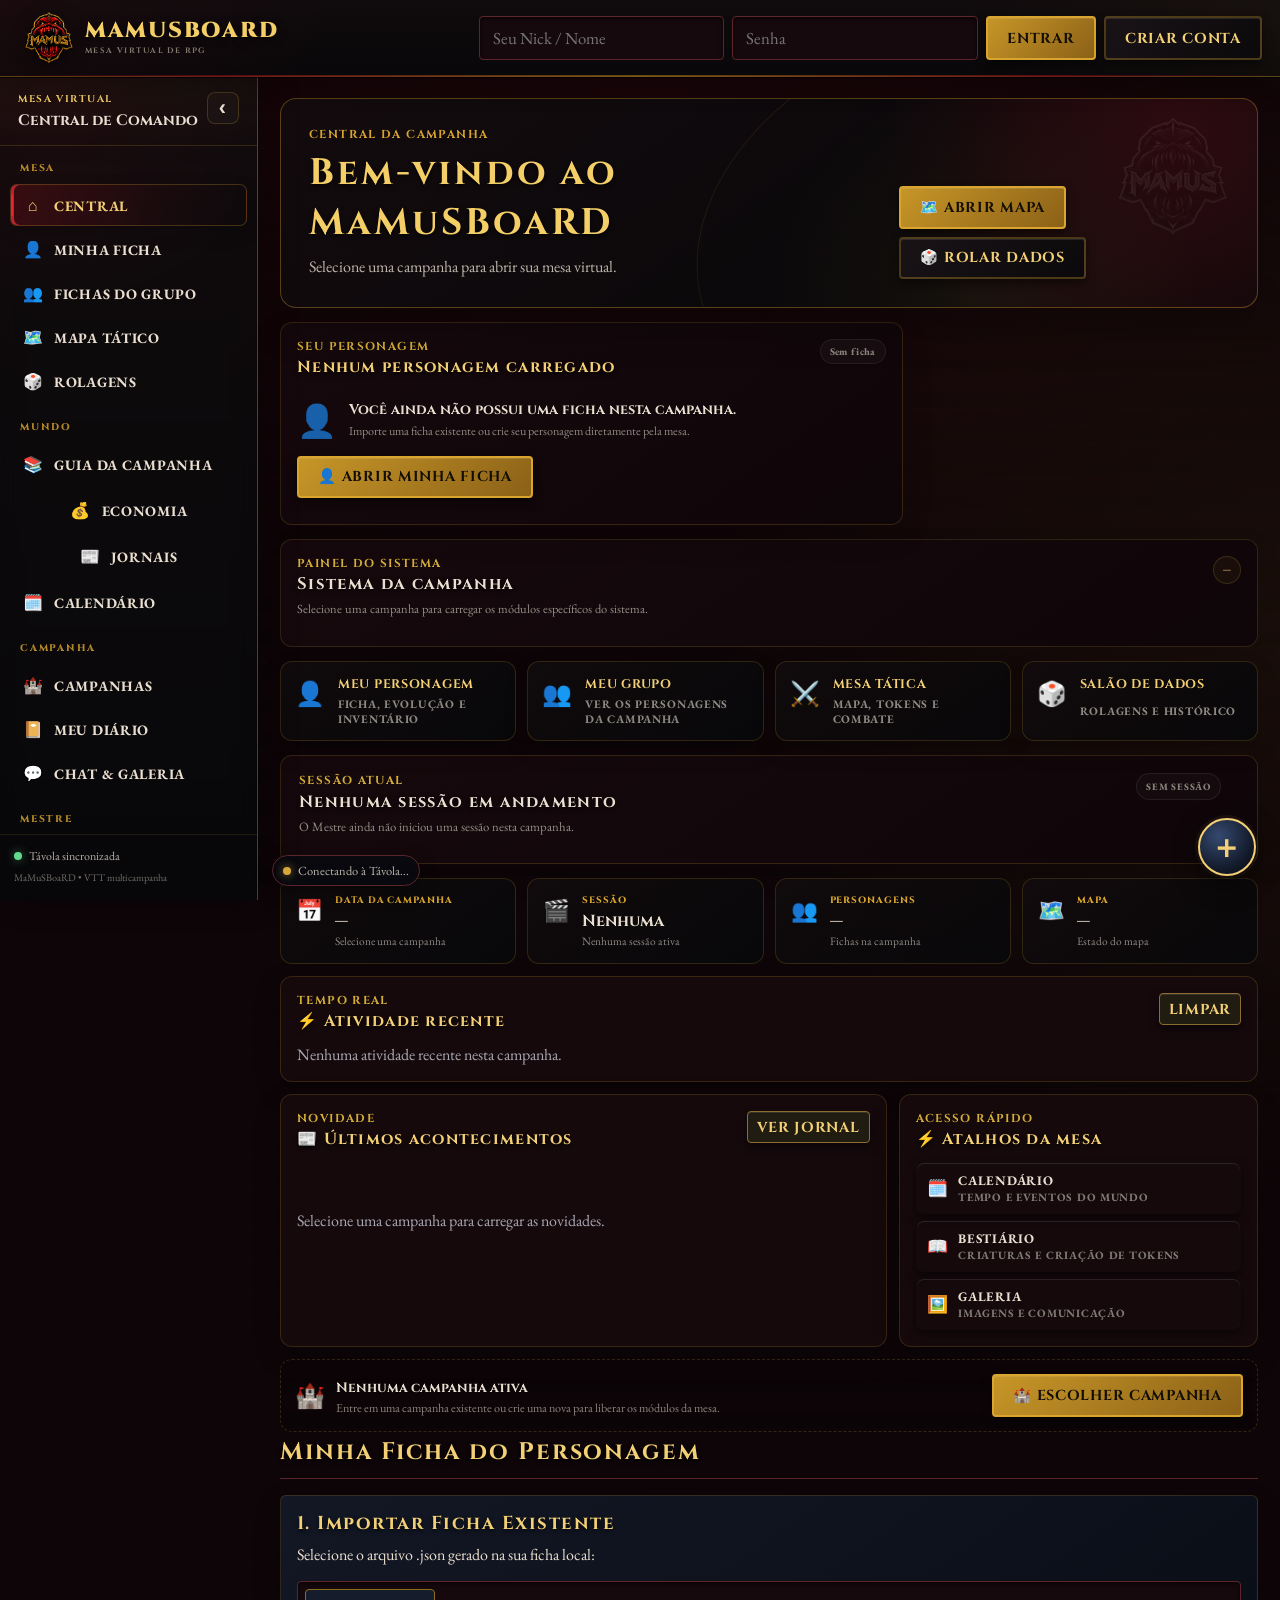
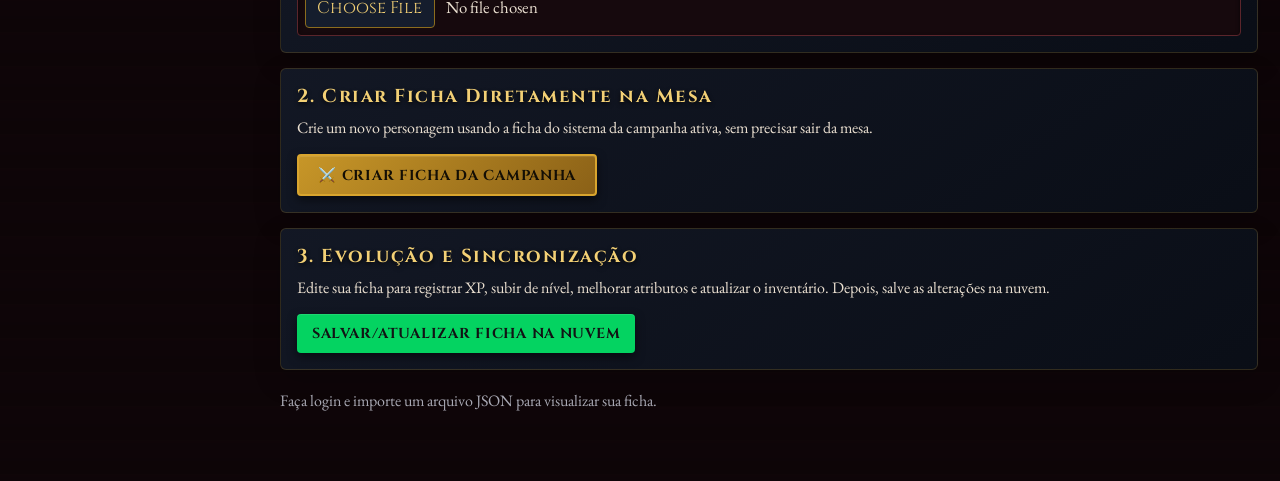
==== index.html @ 80d5f9ea "Add files via upload" ====
<!DOCTYPE html>
<html lang="pt-BR">
<head>
  <meta charset="UTF-8">
  <meta name="viewport" content="width=device-width, initial-scale=1.0, viewport-fit=cover">
  <meta name="theme-color" content="#12070a" id="meta-theme-color">
  <meta name="color-scheme" content="dark">
  <meta name="mobile-web-app-capable" content="yes">
  <meta name="apple-mobile-web-app-capable" content="yes">
  <meta name="apple-mobile-web-app-status-bar-style" content="black-translucent">
  <meta name="apple-mobile-web-app-title" content="MaMuSBoaRD">
  <link rel="manifest" href="manifest.json">
  <title>MaMuSBoaRD</title>
  <link rel="preconnect" href="https://fonts.googleapis.com">
  <link rel="preconnect" href="https://fonts.gstatic.com" crossorigin>
  <link href="https://fonts.googleapis.com/css2?family=Cinzel:wght@600;700;900&family=EB+Garamond:ital,wght@0,400;0,600;1,400&display=swap" rel="stylesheet">
  <link rel="stylesheet" href="style.css?v=fase2-frontend-v3">
  <link rel="icon" type="image/png" sizes="64x64" href="assets/favicon-64.png">
  <script src="https://cdn.jsdelivr.net/npm/@supabase/supabase-js@2"></script>
  <script src="js/core/supabase.js?v=marco4-supabase-v1"></script>
  <!-- MaMuS Core: estado e bootstrap de transição arquitetural -->
  <script src="js/core/state.js?v=marco1-core-v1"></script>
  <script src="js/core/bootstrap.js?v=marco1-core-v1"></script>
  <script src="js/realtime.js?v=marco2-realtime-v1"></script>
  <script src="js/auth/auth.js?v=marco4-auth-v1"></script>
  <script src="js/campaigns/campaigns.js?v=marco4-campaigns-v1"></script>
  <script src="js/systems/systems.js?v=marco5-systems-v1"></script>
</head>
<body>
  <!-- Cabeçalho global da aplicação -->
  <div id="topo-geral">
    <header class="topo-mesa">
      <div class="topo-marca">
        <button type="button" id="btn-menu-mobile" class="btn-menu-mobile" aria-label="Abrir menu de navegação" aria-expanded="false" aria-controls="sidebar-navegacao" onclick="alternarMenuNavegacao(event)">☰</button>
        <button type="button" class="logo-mamusboard" onclick="mudarAba('inicio')" aria-label="Ir para a Central da Campanha">
          <span class="logo-marca-imagem" aria-label="Logo MaMuS">
            <img class="logo-layer logo-layer-original" src="assets/mamus-logo.png" alt="Logo MaMuS">
            <span class="logo-layer logo-layer-base" aria-hidden="true"></span>
            <span class="logo-layer logo-layer-red" aria-hidden="true"></span>
            <span class="logo-layer logo-layer-gold" aria-hidden="true"></span>
          </span>
          <span class="logo-wordmark"><span class="logo-texto">MaMuSBoaRD</span><small>MESA VIRTUAL DE RPG</small></span>
        </button>
      </div>
      <div class="auth-container" aria-label="Autenticação">
        <div id="form-login" class="form-login">
          <input type="text" id="auth-nick" placeholder="Seu Nick / Nome">
          <input type="password" id="auth-senha" placeholder="Senha">
          <button onclick="fazerLogin()" class="btn-acao">Entrar</button>
          <button onclick="fazerCadastro()" class="btn-secundario">Criar Conta</button>
        </div>
        <div id="status-usuario" style="display: none; align-items: center; gap: 10px;">
          <span class="status-usuario-texto">🟢 <strong id="user-nick-display"></strong></span><span id="badge-master-global" class="badge-master-global" style="display:none;">👑 MASTER</span>
          <button onclick="fazerLogout()" class="btn-perigo btn-sair">Sair</button>
        </div>
      </div>
    </header>
  </div>

  <div id="overlay-menu-navegacao" class="overlay-menu-navegacao" aria-hidden="true" onclick="fecharMenuNavegacao()"></div>

  <div id="app-shell">
    <aside id="sidebar-navegacao" class="sidebar-navegacao" aria-label="Navegação principal">
      <div class="sidebar-cabecalho">
        <div class="sidebar-cabecalho-linha">
          <div class="sidebar-cabecalho-marca">
            <span class="sidebar-overline">MESA VIRTUAL</span>
            <strong>Central de Comando</strong>
          </div>
          <button type="button" id="btn-recolher-sidebar" class="btn-recolher-sidebar" aria-label="Recolher menu lateral" aria-expanded="true" title="Recolher menu lateral" onclick="alternarSidebarNavegacao(event)">‹</button>
        </div>
      </div>
      <nav class="abas-navegacao" aria-label="Módulos da mesa">
        <div class="nav-grupo" data-nav-group="mesa">
          <div class="nav-grupo-titulo">MESA</div>
          <button class="ativo nav-principal" data-nav-group-item="mesa" onclick="mudarAba('inicio', event)"><span>⌂</span><span>Central</span></button>
          <button data-nav-group-item="mesa" onclick="mudarAba('ficha', event)"><span>👤</span><span>Minha Ficha</span></button>
          <button data-nav-group-item="mesa" onclick="mudarAba('grupo', event)"><span>👥</span><span>Fichas do Grupo</span></button>
          <button data-nav-group-item="mesa" onclick="mudarAba('mapa', event)"><span>🗺️</span><span>Mapa Tático</span></button>
          <button data-nav-group-item="mesa" onclick="mudarAba('rolagens', event)"><span>🎲</span><span>Rolagens</span></button>
        </div>

        <div class="nav-grupo" data-nav-group="mundo">
          <div class="nav-grupo-titulo">MUNDO</div>
          <button id="btn-aba-bestiario" data-nav-group-item="mundo" onclick="mudarAba('bestiario', event)" style="display:none;"><span>📖</span><span>Bestiário</span></button>
          <button id="btn-aba-guias" class="aba-mundo" data-nav-group-item="mundo" onclick="mudarAba('guias', event)" aria-hidden="true"><span>📚</span><span>Guia da Campanha</span></button>
          <button id="btn-aba-noctavell" class="aba-mundo" data-nav-group-item="mundo" onclick="mudarAba('noctavell', event)" style="display:none;"><span>🕯️</span><span>Véu</span></button>
          <button id="btn-aba-economia" class="aba-mundo" data-nav-group-item="mundo" onclick="mudarAba('economia', event)" aria-label="Economia do Mundo"><span>💰</span><span>Economia</span></button>
          <button id="btn-aba-jornais" class="aba-mundo" data-nav-group-item="mundo" onclick="mudarAba('jornais', event)" aria-label="Jornais do Mundo"><span>📰</span><span>Jornais</span></button>
          <button id="btn-aba-calendario" class="aba-mundo" data-nav-group-item="mundo" onclick="mudarAba('calendario', event)" aria-label="Calendário das Brasas"><span>🗓️</span><span>Calendário</span></button>
        </div>

        <div class="nav-grupo" data-nav-group="campanha">
          <div class="nav-grupo-titulo">CAMPANHA</div>
          <button data-nav-group-item="campanha" onclick="mudarAba('campanhas', event)"><span>🏰</span><span>Campanhas</span></button>
          <button id="btn-aba-sessoes" data-nav-group-item="campanha" onclick="mudarAba('sessoes', event)" style="display:none;"><span>🎬</span><span>Sessões</span></button>
          <button id="btn-aba-diario" data-nav-group-item="campanha" onclick="mudarAba('diario', event)"><span>📔</span><span>Meu Diário</span></button>
          <button data-nav-group-item="campanha" onclick="mudarAba('galeria', event)"><span>💬</span><span>Chat & Galeria</span></button>
        </div>

        <div class="nav-grupo" data-nav-group="mestre">
          <div class="nav-grupo-titulo">MESTRE</div>
          <button id="btn-aba-sistemas" data-nav-group-item="mestre" onclick="mudarAba('sistemas', event)"><span>⚙️</span><span>Sistemas RPG</span></button>
        </div>
      </nav>
      <div class="sidebar-rodape">
        <div class="sidebar-status"><span class="sidebar-status-dot"></span><span>Távola sincronizada</span></div>
        <small>MaMuSBoaRD • VTT multicampanha</small>
      </div>
    </aside>

    <div id="conteudo-aplicacao">
      <div id="contexto-campanha" class="contexto-campanha" style="display:none;">
        <div class="contexto-campanha-identidade">
          <span class="contexto-campanha-rotulo">CAMPANHA ATIVA</span>
          <strong id="campanha-ativa-nome">Nenhuma campanha</strong>
        </div>
        <span class="contexto-campanha-sistema" id="campanha-ativa-sistema">Sistema: —</span>
        <span class="contexto-campanha-sistema" id="campanha-ativa-papel">Papel: —</span>
        <button type="button" class="btn-contexto-trocar" onclick="mudarAba('campanhas')">Trocar campanha</button>
      </div>

      <main>
        <section id="aba-inicio" class="painel ativo painel-central">
          <div class="central-hero">
            <div class="central-hero-texto">
              <span class="eyebrow-galeria">CENTRAL DA CAMPANHA</span>
              <h2 id="central-titulo">Bem-vindo ao MaMuSBoaRD</h2>
              <p id="central-subtitulo">Selecione uma campanha para abrir sua mesa virtual.</p>
            </div>
            <div class="central-hero-acoes">
              <button type="button" id="central-btn-mapa" class="btn-ficha-principal" onclick="mudarAba('mapa')">🗺️ Abrir Mapa</button>
              <button type="button" id="central-btn-rolagem" class="btn-secundario" onclick="mudarAba('rolagens')">🎲 Rolar Dados</button>
            </div>
          </div>

          <div class="central-dashboard-principal">
            <section class="central-personagem-card" id="central-personagem-card">
              <div class="central-card-titulo">
                <div><span class="eyebrow-galeria">SEU PERSONAGEM</span><h3 id="central-personagem-titulo">Nenhum personagem carregado</h3></div>
                <span id="central-ficha-status" class="central-save-status central-save-status-vazio">Sem ficha</span>
              </div>
              <div id="central-personagem-conteudo" class="central-personagem-conteudo">
                <div class="central-personagem-vazio">
                  <span>👤</span>
                  <div><strong>Você ainda não possui uma ficha nesta campanha.</strong><p>Importe uma ficha existente ou crie seu personagem diretamente pela mesa.</p></div>
                </div>
                <div class="central-personagem-acoes">
                  <button type="button" class="btn-ficha-principal" onclick="mudarAba('ficha')">👤 Abrir Minha Ficha</button>
                </div>
              </div>
            </section>

            <section class="central-mestre-card" id="central-mestre-card" style="display:none;">
              <div class="central-card-titulo">
                <div><span class="eyebrow-galeria">MESTRE</span><h3>👑 Painel da Mesa</h3></div>
              </div>
              <div class="central-mestre-resumo" id="central-mestre-resumo">
                <div><strong id="central-mestre-jogadores">—</strong><small>Personagens</small></div>
                <div><strong id="central-mestre-sessao">—</strong><small>Sessão atual</small></div>
                <div><strong id="central-mestre-mapa">—</strong><small>Mapa</small></div>
              </div>
              <div class="central-mestre-acoes">
                <button type="button" onclick="mudarAba('sessoes')">🎬 Sessões</button>
                <button type="button" onclick="mudarAba('mapa')">🗺️ Mapa</button>
                <button type="button" onclick="mudarAba('grupo')">👥 Grupo</button>
              </div>
            </section>
          </div>

          <section class="central-sistema-card" id="central-sistema-card">
            <div class="central-card-titulo central-sistema-titulo">
              <div><span class="eyebrow-galeria">PAINEL DO SISTEMA</span><h3 id="central-sistema-titulo">Sistema da campanha</h3></div>
              <span id="central-sistema-badge" class="central-system-badge">—</span>
            </div>
            <p id="central-sistema-descricao" class="central-sistema-descricao">Selecione uma campanha para carregar os módulos específicos do sistema.</p>
            <div id="central-sistema-widgets" class="central-sistema-widgets"></div>
          </section>

          <div class="central-acoes-rapidas">
            <button type="button" onclick="mudarAba('ficha')"><span>👤</span><strong>Meu personagem</strong><small>Ficha, evolução e inventário</small></button>
            <button type="button" onclick="mudarAba('grupo')"><span>👥</span><strong>Meu grupo</strong><small>Ver os personagens da campanha</small></button>
            <button type="button" onclick="mudarAba('mapa')"><span>⚔️</span><strong>Mesa tática</strong><small>Mapa, tokens e combate</small></button>
            <button type="button" onclick="mudarAba('rolagens')"><span>🎲</span><strong>Salão de dados</strong><small>Rolagens e histórico</small></button>
          </div>

          <section class="central-sessao-card" id="central-sessao-card">
            <div class="central-sessao-principal">
              <div class="central-card-titulo central-sessao-titulo">
                <div><span class="eyebrow-galeria">SESSÃO ATUAL</span><h3 id="central-sessao-titulo">Nenhuma sessão em andamento</h3></div>
                <span id="central-sessao-status" class="central-session-badge central-session-badge-vazia">SEM SESSÃO</span>
              </div>
              <p id="central-sessao-descricao" class="central-sessao-descricao">O Mestre ainda não iniciou uma sessão nesta campanha.</p>
              <div class="central-sessao-meta" id="central-sessao-meta"></div>
            </div>
            <div class="central-sessao-acoes" id="central-sessao-acoes"></div>
          </section>

          <div class="central-kpis">
            <article class="central-kpi"><span>📅</span><div><small>DATA DA CAMPANHA</small><strong id="central-kpi-data">—</strong><em id="central-kpi-data-detalhe">Selecione uma campanha</em></div></article>
            <article class="central-kpi"><span>🎬</span><div><small>SESSÃO</small><strong id="central-kpi-sessao">Nenhuma</strong><em id="central-kpi-sessao-detalhe">Nenhuma sessão ativa</em></div></article>
            <article class="central-kpi"><span>👥</span><div><small>PERSONAGENS</small><strong id="central-kpi-grupo">—</strong><em>Fichas na campanha</em></div></article>
            <article class="central-kpi"><span>🗺️</span><div><small>MAPA</small><strong id="central-kpi-mapa">—</strong><em id="central-kpi-mapa-detalhe">Estado do mapa</em></div></article>
          </div>

          <section class="central-painel-card central-atividade-card">
            <div class="central-card-titulo"><div><span class="eyebrow-galeria">TEMPO REAL</span><h3>⚡ Atividade recente</h3></div><button type="button" class="btn-pequeno" onclick="limparAtividadeCentral()">Limpar</button></div>
            <div id="central-atividade" class="central-atividade-lista"><p class="texto-vazio">Nenhuma atividade recente nesta campanha.</p></div>
          </section>

          <div class="central-grid-inferior">
            <section class="central-painel-card">
              <div class="central-card-titulo"><div><span class="eyebrow-galeria">NOVIDADE</span><h3>📰 Últimos acontecimentos</h3></div><button type="button" class="btn-pequeno" onclick="mudarAba('jornais')">Ver jornal</button></div>
              <div id="central-ultima-noticia" class="central-noticia"><p class="texto-vazio">Selecione uma campanha para carregar as novidades.</p></div>
            </section>
            <section class="central-painel-card">
              <div class="central-card-titulo"><div><span class="eyebrow-galeria">ACESSO RÁPIDO</span><h3>⚡ Atalhos da mesa</h3></div></div>
              <div class="central-lista-atalhos">
                <button type="button" onclick="mudarAba('calendario')"><span>🗓️</span><div><strong>Calendário</strong><small>Tempo e eventos do mundo</small></div></button>
                <button type="button" onclick="mudarAba('bestiario')"><span>📖</span><div><strong>Bestiário</strong><small>Criaturas e criação de tokens</small></div></button>
                <button type="button" onclick="mudarAba('galeria')"><span>🖼️</span><div><strong>Galeria</strong><small>Imagens e comunicação</small></div></button>
              </div>
            </section>
          </div>

          <div id="central-sem-campanha" class="central-sem-campanha">
            <div><span>🏰</span><div><strong>Nenhuma campanha ativa</strong><p>Entre em uma campanha existente ou crie uma nova para liberar os módulos da mesa.</p></div></div>
            <button type="button" class="btn-ficha-principal" onclick="mudarAba('campanhas')">🏰 Escolher campanha</button>
          </div>
        </section>


  <div id="acoes-rapidas" class="acoes-rapidas" aria-label="Ações rápidas">
    <button type="button" id="btn-acoes-rapidas" class="btn-acoes-rapidas" aria-expanded="false" aria-controls="menu-acoes-rapidas" aria-label="Abrir ações rápidas" onclick="alternarAcoesRapidas(event)">
      <span class="acoes-rapidas-icone">＋</span>
    </button>

    <div id="menu-acoes-rapidas" class="menu-acoes-rapidas" aria-hidden="true">
      <button type="button" class="acao-rapida acao-rolagem" onclick="acaoRapida('rolagem')">
        <span class="acao-icone">🎲</span><span><strong>Rolar</strong><small>Dados e expressões</small></span>
      </button>
      <button type="button" class="acao-rapida acao-ataque" onclick="acaoRapida('ataque')">
        <span class="acao-icone">⚔️</span><span><strong>Ação / Ataque</strong><small>Rolar uma ação rápida</small></span>
      </button>
      <button type="button" class="acao-rapida acao-vida" onclick="acaoRapida('vida')">
        <span class="acao-icone">❤️</span><span><strong>Alterar Vida</strong><small>Último token tocado</small></span>
      </button>
      <button type="button" class="acao-rapida acao-chat" onclick="acaoRapida('chat')">
        <span class="acao-icone">💬</span><span><strong>Chat & Galeria</strong><small>Ir para comunicação</small></span>
      </button>
      <button type="button" class="acao-rapida acao-nota" onclick="acaoRapida('nota')">
        <span class="acao-icone">📝</span><span><strong>Nota rápida</strong><small>Salvar uma anotação</small></span>
      </button>
      <button type="button" class="acao-rapida acao-mapa" onclick="acaoRapida('mapa')">
        <span class="acao-icone">🗺️</span><span><strong>Ir para o Mapa</strong><small>Abrir a mesa tática</small></span>
      </button>
    </div>
  </div>

    <section id="aba-guias" class="painel">
      <div class="cabecalho-campanhas">
        <div>
          <span class="eyebrow-galeria">📚 Biblioteca da Mesa</span>
          <h2 style="margin:4px 0 0;">Guia da Campanha</h2>
          <p id="guias-subtitulo" class="texto-vazio">Entre em uma campanha para carregar os materiais do sistema.</p>
        </div>
      </div>
      <div id="guias-lista" class="guias-lista"><div class="estado-galeria">Nenhum guia carregado.</div></div>
      <div id="guia-leitor" class="guia-leitor" style="display:none;">
        <div class="guia-leitor-barra">
          <button type="button" class="btn-secundario" onclick="fecharLeitorGuia()">← Voltar aos guias</button>
          <strong id="guia-leitor-titulo">Guia</strong>
          <a id="guia-abrir-original" class="btn-secundario guia-link-original" href="#" target="_blank" rel="noopener">Abrir</a>
        </div>
        <iframe id="guia-iframe" title="Leitor de guia do RPG" loading="lazy"></iframe>
      </div>
    </section>

    <section id="aba-campanhas" class="painel">
      <div class="cabecalho-campanhas">
        <div>
          <span class="eyebrow-galeria">🏰 Távola de Campanhas</span>
          <h2>Campanhas</h2>
          <p class="subtexto-galeria">Cada campanha possui seus próprios personagens, mapas, imagens e recursos. Nada é misturado entre mesas.</p>
        </div>
        <button id="btn-nova-campanha" class="btn-nova-campanha" style="display:none;" onclick="abrirNovaCampanha()">＋ Nova Campanha</button>
      </div>

      <div id="painel-nova-campanha" class="card-secao card-nova-campanha" style="display:none;">
        <h3 id="titulo-form-campanha">👑 Criar nova campanha</h3>
        <p id="texto-form-campanha">Escolha um nome para a nova mesa. Ela será criada separada da campanha atual.</p>
        <div class="form-nova-campanha">
          <input id="nova-campanha-nome" type="text" maxlength="80" placeholder="Ex.: A Queda de Avalon">
          <input id="nova-campanha-descricao" type="text" maxlength="180" placeholder="Descrição curta (opcional)">
          <label class="campo-formulario-campanha"><span>⚙️ Sistema RPG</span><select id="nova-campanha-sistema"><option value="">Carregando sistemas...</option></select></label>
          <button id="btn-salvar-campanha" type="button" onclick="criarNovaCampanha()" class="btn-ficha-principal">⚔️ Criar Campanha</button>
          <button type="button" onclick="fecharNovaCampanha()" class="btn-secundario">Cancelar</button>
        </div>
      </div>

      <div id="painel-pedidos-campanha" class="card-secao card-nova-campanha" style="display:none;">
        <h3>👑 Pedidos de entrada</h3>
        <p>Gerencie quem pediu acesso às suas campanhas.</p>
        <div id="lista-pedidos-campanha" class="lista-campanhas"><div class="estado-galeria">Nenhum pedido pendente.</div></div>
      </div>

      <div id="aviso-campanha-encerrada" class="aviso-campanha-encerrada" style="display:none;"></div>
      <div id="lista-campanhas" class="lista-campanhas">
        <div class="estado-galeria">Faça login para carregar campanhas.</div>
      </div>
    </section>

    <section id="aba-sistemas" class="painel">
      <div class="cabecalho-campanhas">
        <div>
          <span class="eyebrow-galeria">⚙️ Forja das Regras</span>
          <h2>Sistemas RPG</h2>
          <p class="subtexto-galeria">Crie sistemas reutilizáveis. O sistema define a estrutura da ficha; a campanha guarda os personagens.</p>
        </div>
        <button id="btn-novo-sistema" class="btn-nova-campanha" style="display:none;" onclick="abrirNovoSistema()">＋ Novo Sistema</button>
      </div>
      <div id="painel-novo-sistema" class="card-secao card-nova-campanha" style="display:none;">
        <h3 id="titulo-editor-sistema">👑 Criar novo sistema</h3>
        <p>Defina as regras e monte visualmente a ficha. A estrutura fica salva dentro do sistema e pode ser reutilizada por várias campanhas.</p>
        <input type="hidden" id="sistema-editando-id">
        <div class="form-sistema">
          <label><span>Nome do sistema</span><input id="novo-sistema-nome" type="text" maxlength="100" placeholder="Ex.: D&D 5e"></label>
          <label><span>Descrição</span><textarea id="novo-sistema-descricao" maxlength="500" rows="2" placeholder="Como funciona este sistema?"></textarea></label>
          <div class="builder-bloco builder-tema-bloco">
            <div class="builder-titulo"><strong>🎨 Identidade visual</strong><small>Defina as cores usadas pela ficha deste sistema.</small></div>
            <div class="builder-tema-grid">
              <label><span>Cor principal</span><input id="sistema-cor-primaria" type="color" value="#c5a059"></label>
              <label><span>Fundo</span><input id="sistema-cor-fundo" type="color" value="#080a0f"></label>
              <label><span>Painel</span><input id="sistema-cor-painel" type="color" value="#151821"></label>
            </div>
          </div>

          <div class="builder-etapa-nav">
            <button type="button" class="builder-etapa ativo" onclick="mudarEtapaBuilder(1)">1. Componentes</button>
            <button type="button" class="builder-etapa" onclick="mudarEtapaBuilder(2)">2. Layout da Ficha</button>
            <button type="button" class="builder-etapa" onclick="mudarEtapaBuilder(3)">3. Pré-visualização</button>
          </div>

          <div id="builder-etapa-1" class="builder-etapa-conteudo ativo">
            <div class="builder-bloco">
              <div class="builder-titulo"><strong>🎲 Dados disponíveis</strong><small>Selecione os dados usados pelo sistema.</small></div>
              <div id="builder-dados" class="builder-chips"></div>
            </div>
            <div class="builder-bloco">
              <div class="builder-titulo"><strong>🛡️ Atributos</strong><button type="button" class="btn-pequeno" onclick="adicionarCampoSistema('atributos')">＋ Adicionar</button></div>
              <div id="builder-atributos" class="builder-lista"></div>
            </div>
            <div class="builder-bloco">
              <div class="builder-titulo"><strong>❤️ Recursos</strong><button type="button" class="btn-pequeno" onclick="adicionarCampoSistema('recursos')">＋ Adicionar</button></div>
              <div id="builder-recursos" class="builder-lista"></div>
            </div>
            <div class="builder-bloco">
              <div class="builder-titulo"><strong>🎯 Perícias</strong><button type="button" class="btn-pequeno" onclick="adicionarCampoSistema('pericias')">＋ Adicionar</button></div>
              <div id="builder-pericias" class="builder-lista"></div>
            </div>
            <div class="builder-bloco">
              <div class="builder-titulo"><strong>📜 Campos livres da ficha</strong><button type="button" class="btn-pequeno" onclick="adicionarCampoSistema('campos')">＋ Adicionar</button></div>
              <div id="builder-campos" class="builder-lista"></div>
            </div>
          </div>

          <div id="builder-etapa-2" class="builder-etapa-conteudo">
            <div class="builder-bloco">
              <div class="builder-titulo"><strong>🧱 Seções da ficha</strong><button type="button" class="btn-pequeno" onclick="adicionarSecaoSistema()">＋ Nova seção</button></div>
              <p class="builder-ajuda">Crie a ordem visual da ficha. Cada seção pode receber componentes do sistema e uma largura de coluna.</p>
              <div id="builder-secoes" class="builder-secoes"></div>
            </div>
          </div>

          <div id="builder-etapa-3" class="builder-etapa-conteudo">
            <div class="builder-bloco">
              <div class="builder-titulo"><strong>👁️ Prévia em tempo real</strong><small>Esta é uma aproximação da ficha que os jogadores verão.</small></div>
              <div id="builder-preview" class="builder-preview"></div>
            </div>
          </div>

          <div class="builder-acoes">
            <button onclick="salvarSistema()" class="btn-ficha-principal">⚒️ Salvar Sistema</button>
            <button onclick="fecharNovoSistema()" class="btn-secundario">Cancelar</button>
          </div>
        </div>
      </div>
      <div id="lista-sistemas" class="lista-campanhas"><div class="estado-galeria">Faça login para carregar os sistemas.</div></div>
    </section>

    <section id="aba-noctavell" class="painel">
      <div class="cabecalho-campanhas">
        <div>
          <span class="eyebrow-galeria">🕯️ NOCTAVELL</span>
          <h2>Central do Véu</h2>
          <p class="subtexto-galeria">Quadro de trabalhos, batidas narrativas e ferramentas do submundo.</p>
        </div>
      </div>
      <div class="grid-campanhas">
        <div class="card-secao"><h3>🎲 Dado do Véu</h3><p>1d6 simbólico: Equilíbrio · Ruptura · Silêncio · Eco · Verdade · Olho do Véu.</p><button type="button" class="btn-ficha-principal" onclick="rolarDadoNoctavell()">Rolar 1d6</button><div id="noctavell-resultado-dado" style="margin-top:10px;font-size:1.1rem;"></div></div>
        <div class="card-secao"><h3>🕯️ Batidas da Cena</h3><div class="toolbar-noctavell"><button type="button" class="btn-secundario" onclick="batidaNoctavell('Preparação')">Preparação</button><button type="button" class="btn-secundario" onclick="batidaNoctavell('Confronto')">Confronto</button><button type="button" class="btn-secundario" onclick="batidaNoctavell('Clímax')">Clímax</button><button type="button" class="btn-secundario" onclick="batidaNoctavell('Desfecho')">Desfecho</button></div><p class="texto-vazio">Preparação → Confronto → Clímax → Desfecho. Detalhes sensoriais podem render Ponto de Imersão.</p></div>
        <div class="card-secao"><h3>📜 Quadro de Trabalhos</h3><div id="noctavell-trabalhos-lista"><p class="texto-vazio">Carregando trabalhos...</p></div><button type="button" class="btn-secundario" onclick="novoTrabalhoNoctavell()">＋ Novo trabalho</button></div>
        <div class="card-secao"><h3>⚖️ Consequências de Contratos</h3><p><b>Leve:</b> Marca do Véu / perda de influência.</p><p><b>Média:</b> maldição menor / dívida com Arcântria.</p><p><b>Grave:</b> caçado pela Corte de Cera ou entidade.</p><p><b>Total:</b> perda do Nome Verdadeiro ou alma selada.</p></div>
      </div>
    </section>

    <section id="aba-ficha" class="painel ativo">
      <h2>Minha Ficha do Personagem</h2>
      <div class="card-secao">
        <h3>1. Importar Ficha Existente</h3>
        <p>Selecione o arquivo .json gerado na sua ficha local:</p>
        <input type="file" id="arquivo-json" accept=".json" onchange="importarArquivoJSON(event)">
      </div>
      <div class="card-secao" style="margin-top: 15px;">
        <h3>2. Criar Ficha Diretamente na Mesa</h3>
        <p>Crie um novo personagem usando a ficha do sistema da campanha ativa, sem precisar sair da mesa.</p>
        <button onclick="abrirCriadorFicha()" class="btn-ficha-principal">⚔️ Criar Ficha da Campanha</button>
      </div>
      <div class="card-secao" style="margin-top: 15px;">
        <h3>3. Evolução e Sincronização</h3>
        <p>Edite sua ficha para registrar XP, subir de nível, melhorar atributos e atualizar o inventário. Depois, salve as alterações na nuvem.</p>
        <button onclick="salvarFichaNoSupabase()" style="background: #04d361; color: #121214; font-weight: bold; padding: 10px 15px; border: none; border-radius: 4px; cursor: pointer;">Salvar/Atualizar Ficha na Nuvem</button>
      </div>
      <div id="container-ficha-carregada" style="margin-top: 20px;">
        <p class="texto-vazio">Faça login e importe um arquivo JSON para visualizar sua ficha.</p>
      </div>
    </section>

    <section id="aba-grupo" class="painel">
      <h2>Fichas dos Cavaleiros da Távola</h2>
      <button onclick="carregarFichasDoGrupo()" style="background: #8257e5; color: #fff; border: none; padding: 8px 12px; border-radius: 4px; cursor: pointer; margin-bottom: 15px;">Atualizar Lista do Grupo</button>
      <div id="lista-fichas-grupo">
        <p style="color: #a8a8b3;">Carregando fichas...</p>
      </div>
    </section>

    <section id="aba-bestiario" class="painel">
      <div class="cabecalho-campanhas">
        <div>
          <span id="bestiario-eyebrow" class="eyebrow-galeria">📖 Bestiário</span>
          <h2 id="bestiario-titulo-aba">📖 Bestiário</h2>
          <p id="bestiario-subtexto-aba" class="subtexto-galeria">Consulte criaturas do sistema ativo, filtre por reino/nível e coloque monstros diretamente no mapa.</p>
        </div>
      </div>
      <div class="bestiario-filtros card-secao">
        <input id="bestiario-busca" type="search" placeholder="🔎 Buscar criatura..." autocomplete="off">
        <select id="bestiario-reino"><option value="">🌍 Todos os reinos</option></select>
        <select id="bestiario-nivel"><option value="">⭐ Todos os níveis</option></select>
        <select id="bestiario-papel"><option value="">🎭 Todos os papéis</option></select>
      </div>
      <div id="bestiario-status" class="estado-galeria">Carregando bestiário...</div>
      <div id="bestiario-lista" class="bestiario-grid"></div>
      <div id="bestiario-detalhe" class="modal-ficha-grupo" style="display:none;">
        <div class="modal-ficha-conteudo bestiario-modal-conteudo">
          <div class="modal-ficha-cabecalho"><h2 id="bestiario-detalhe-titulo">Criatura</h2><button type="button" class="btn-fechar-modal" onclick="fecharDetalheBestiario()">×</button></div>
          <div id="bestiario-detalhe-corpo" class="modal-ficha-grupo-body"></div>
        </div>
      </div>
    </section>


    <section id="aba-economia" class="painel">
      <div class="cabecalho-campanhas">
        <div>
          <span class="eyebrow-galeria">💰 Mercado Vivo</span>
          <h2>Economia do Mundo</h2>
          <p class="subtexto-galeria">Os preços, a oferta e a demanda pertencem à campanha. O Mestre pode transformar acontecimentos em mudanças econômicas reais.</p>
        </div>
        <div class="economia-acoes-mestre" id="economia-acoes-mestre" style="display:none;">
          <button class="btn-nova-campanha" type="button" onclick="abrirEditorMercado()">＋ Mercado</button>
          <button class="btn-nova-campanha" type="button" onclick="abrirEditorMercadoria()">＋ Mercadoria</button>
          <button class="btn-nova-campanha" type="button" onclick="abrirEditorEventoEconomico()">＋ Evento</button>
        </div>
      </div>

      <div id="economia-sem-campanha" class="estado-galeria">Selecione uma campanha para carregar a economia.</div>
      <div id="economia-painel-mestre" class="card-secao economia-mestre" style="display:none;">
        <div class="economia-mestre-cabecalho"><div><h3>👑 Painel do Mestre</h3><p>Altere mercados, mercadorias e choques econômicos sem misturar dados de outras campanhas.</p></div><button type="button" class="btn-secundario" onclick="recarregarEconomiaAtual()">↻ Atualizar</button></div>
        <div id="economia-formulario" class="economia-formulario" style="display:none;"></div>
      </div>
      <div id="economia-resumo" class="economia-grid"></div>
      <div class="economia-secao"><div class="economia-secao-titulo"><h3>🪙 Moedas do mundo</h3><span>Valores-base do Éter & Brasas</span></div><div id="lista-moedas-economia" class="economia-grid"></div></div>
      <div class="economia-secao">
        <div class="economia-secao-titulo"><h3>🏪 Mercados</h3><span id="economia-contagem-mercados"></span></div>
        <div id="lista-mercados-economia" class="economia-grid"></div>
      </div>
      <div class="economia-secao">
        <div class="economia-secao-titulo"><h3>📦 Mercadorias</h3><span id="economia-contagem-itens"></span></div>
        <div id="lista-itens-economia" class="economia-grid"></div>
      </div>
      <div class="economia-secao">
        <div class="economia-secao-titulo"><h3>🌪️ Eventos econômicos</h3><span>Histórico da campanha</span></div>
        <div id="lista-eventos-economia" class="lista-campanhas"></div>
      </div>
    </section>

    <section id="aba-jornais" class="painel">
      <div class="cabecalho-campanhas">
        <div>
          <span class="eyebrow-galeria">📰 Notícias do mundo</span>
          <h2>Jornais</h2>
          <p class="subtexto-galeria">O Mestre registra acontecimentos, rumores, guerras, crises e descobertas. Os jogadores acompanham apenas as notícias publicadas para a campanha.</p>
        </div>
        <button id="btn-novo-jornal" class="btn-nova-campanha" type="button" style="display:none;" onclick="abrirEditorJornal()">＋ Nova notícia</button>
      </div>
      <div id="jornais-sem-campanha" class="estado-galeria">Selecione uma campanha para ler o jornal.</div>
      <div id="painel-editor-jornal" class="card-secao jornal-editor" style="display:none;"></div>
      <div class="jornal-filtros card-secao">
        <input id="jornal-busca" type="search" placeholder="🔎 Buscar notícia..." autocomplete="off">
        <select id="jornal-categoria"><option value="">Todas as categorias</option><option>Política</option><option>Guerra</option><option>Economia</option><option>Monstros</option><option>Magia</option><option>Guildas</option><option>Reinos</option><option>Mundo</option><option>Urgente</option><option>Rumor</option></select>
        <select id="jornal-regiao"><option value="">Todas as regiões</option></select>
      </div>
      <div id="lista-jornais" class="jornal-grid"></div>
    </section>

    <section id="aba-calendario" class="painel">
      <div class="cabecalho-campanhas">
        <div>
          <span class="eyebrow-galeria">🗓️ Calendário das Brasas</span>
          <h2>Calendário de Éter & Brasas</h2>
          <p class="subtexto-galeria">365 dias por ano: 10 meses de 36 dias e 5 Dias Livres. O Dia do Eclipse ocorre a cada 4 anos.</p>
        </div>
      </div>
      <div id="calendario-sem-campanha" class="estado-galeria">Selecione uma campanha de Éter & Brasas para carregar o calendário.</div>
      <div id="calendario-painel" style="display:none;">
        <div class="calendario-cabecalho">
          <div class="calendario-data-atual">
            <span class="calendario-rotulo">DATA ATUAL DA CAMPANHA</span>
            <strong id="calendario-data-titulo">Ano 1 • Dia 1</strong>
            <span id="calendario-data-detalhe">Aurora • Brasal, dia 1</span>
          </div>
          <div class="calendario-controles-mestre" id="calendario-controles-mestre" style="display:none;">
            <button type="button" class="btn-secundario" onclick="alterarDiaCalendario(-1)">◀ Dia anterior</button>
            <button type="button" class="btn-acao" onclick="alterarDiaCalendario(1)">Dia seguinte ▶</button>
          </div>
        </div>
        <div class="calendario-resumo" id="calendario-resumo"></div>
        <div class="calendario-legenda" id="calendario-legenda"></div>
        <div class="calendario-ano-controles">
          <button type="button" class="btn-secundario" onclick="mudarAnoCalendario(-1)">◀ Ano anterior</button>
          <strong id="calendario-ano-titulo">Ano 1</strong>
          <button type="button" class="btn-secundario" onclick="mudarAnoCalendario(1)">Ano seguinte ▶</button>
        </div>
        <div id="calendario-ano" class="calendario-ano"></div>
        <div class="calendario-nota">📜 <strong>Regra oficial:</strong> 10 meses × 36 dias = 360 dias; os Dias Livres são Fornalha Nova (37), Semeadura (146), Veio do Gelo (219), Colheita & Brumas (292) e Brasas Altas (365). O Dia do Eclipse é um dia extra a cada 4 anos.</div>
      </div>
    </section>

    <section id="aba-mapa" class="painel">
      <div style="display: flex; justify-content: space-between; align-items: center; margin-bottom: 12px; flex-wrap: wrap; gap: 8px;">
        <h2 style="margin: 0;">Mapa Tático e Mini-VTT</h2>
        <button onclick="alternarModoImersivoMapa()" id="btn-modo-imersivo" style="background: #8257e5; color: #fff; border: none; padding: 6px 14px; border-radius: 4px; cursor: pointer; font-weight: bold; font-size: 0.85rem;">
          📐 Maximizar Mapa
        </button>
      </div>

      <!-- Painel retrátil usando a tag <details> -->
      <details id="painel-upload-mestre" style="display: none; background: #202024; padding: 10px 15px; border-radius: 6px; margin-bottom: 15px; border: 1px solid #c5a059;">
        <summary style="color: #c5a059; font-weight: bold; cursor: pointer; font-size: 0.95rem; user-select: none;">
          👑 Painel do Mestre: Enviar Novo Mapa (clique para recolher/expandir)
        </summary>
        <div style="margin-top: 12px; border-top: 1px solid #29292e; padding-top: 10px;">
          <input type="file" id="arquivo-mapa" accept="image/*" style="margin-bottom: 10px; display: block;">
          <button onclick="fazerUploadMapa()" style="background: #c5a059; color: #121214; font-weight: bold; border: none; padding: 6px 12px; border-radius: 4px; cursor: pointer;">Publicar Mapa para o Grupo</button>
        </div>
      </details>

      <div id="container-mapa">
        <p style="color: #a8a8b3;">Nenhum mapa carregado no momento.</p>
      </div>
    </section>

    <section id="aba-rolagens" class="painel">
      <h2>Salão de Rolagens de Dados</h2>
      <div style="background: #202024; padding: 15px; border-radius: 6px; margin-bottom: 15px;">
        <h3>Rolagem Rápida</h3>
        <div style="display: flex; gap: 10px; flex-wrap: wrap; margin-top: 10px;">
          <button type="button" class="btn-dado" data-lados="4">d4</button>
          <button type="button" class="btn-dado" data-lados="6">d6</button>
          <button type="button" class="btn-dado" data-lados="8">d8</button>
          <button type="button" class="btn-dado" data-lados="10">d10</button>
          <button type="button" class="btn-dado" data-lados="12">d12</button>
          <button type="button" class="btn-dado" data-lados="20">d20</button>
          <button type="button" class="btn-dado" data-lados="100">d100</button>
        </div>
      </div>
      <div style="background: #202024; padding: 15px; border-radius: 6px; margin-bottom: 15px;">
        <h3>Expressão Personalizada</h3>
        <div style="display: flex; gap: 10px; margin-top: 10px;">
          <input type="text" id="expressao-dado" placeholder="ex: 2d20+5" style="flex: 1; padding: 8px; background: #121214; border: 1px solid #29292e; color: #fff; border-radius: 4px;">
          <button onclick="rolarExpressaoPersonalizada()" style="background: #8257e5; color: #fff; border: none; padding: 8px 15px; border-radius: 4px; cursor: pointer;">Rolar</button>
        </div>
      </div>
      <div>
        <h3>Histórico de Rolagens</h3>
        <div id="historico-rolagens" style="margin-top: 10px; max-height: 250px; overflow-y: auto;">
          <p style="color: #a8a8b3;">Nenhuma rolagem realizada ainda.</p>
        </div>
      </div>
    </section>

    <section id="aba-diario" class="painel">
      <div class="cabecalho-campanhas">
        <div>
          <span class="eyebrow-galeria">📔 Diário da sessão</span>
          <h2>Meu Bloco de Notas</h2>
          <p class="subtexto-galeria">Anote descobertas, pistas, falas e momentos importantes. O conteúdo fica catalogado na sessão atual e pode receber imagens.</p>
        </div>
        <div id="status-diario-sessao" class="status-galeria">Sem sessão aberta</div>
      </div>
      <div id="diario-sem-sessao" class="card-secao" style="display:none;">
        <h3>🕯️ Nenhuma sessão está aberta</h3>
        <p>Quando o Mestre iniciar uma sessão, seu diário ficará vinculado automaticamente a ela.</p>
      </div>
      <div id="painel-diario-editor" class="card-secao" style="display:none;">
        <div class="diario-meta">
          <label>📌 Título<input id="diario-titulo" type="text" maxlength="120" placeholder="Ex.: Pistas sobre Avalon"></label>
          <span id="diario-sessao-label">Sessão —</span>
        </div>
        <label class="diario-editor-label">✍️ Anotações
          <textarea id="diario-conteudo" rows="16" maxlength="30000" placeholder="Escreva aqui o que seu personagem descobriu, sentiu ou precisa lembrar..."></textarea>
        </label>
        <div class="diario-imagens-area">
          <div class="diario-imagens-cabecalho"><strong>🖼️ Imagens do diário</strong><span>Você pode anexar mapas, pistas, retratos e referências.</span></div>
          <input id="diario-arquivos" type="file" accept="image/*" multiple>
          <div id="diario-imagens-preview" class="diario-imagens-grid"></div>
        </div>
        <div class="diario-acoes">
          <button type="button" class="btn-ficha-principal" onclick="salvarDiarioAtual()">💾 Salvar Diário</button>
          <span id="diario-ultima-salvacao">Ainda não salvo nesta sessão.</span>
        </div>
      </div>
      <div id="diario-historico-pessoal" class="card-secao" style="display:none;">
        <h3>📚 Meus registros anteriores</h3>
        <div id="lista-diario-historico"></div>
      </div>
    </section>

    <section id="aba-sessoes" class="painel">
      <div class="cabecalho-campanhas">
        <div>
          <span class="eyebrow-galeria">🎬 Controle da mesa</span>
          <h2>Sessões da Campanha</h2>
          <p class="subtexto-galeria">Cada sessão guarda as rolagens e os diários separadamente, criando um histórico completo da campanha.</p>
        </div>
        <div id="status-sessao-mestre" class="status-galeria">Nenhuma sessão aberta</div>
      </div>
      <div id="painel-controle-sessao" class="card-secao" style="display:none;"></div>
      <div id="painel-resumo-sessao" class="card-secao" style="display:none;"></div>
      <div class="card-secao">
        <h3>📜 Histórico de sessões</h3>
        <div id="lista-sessoes-campanha"><div class="estado-galeria">Selecione uma campanha para carregar as sessões.</div></div>
      </div>
      <div id="painel-detalhes-sessao" class="card-secao" style="display:none;"></div>
    </section>

    <section id="aba-galeria" class="painel">
      <div class="cabecalho-galeria">
        <div>
          <span class="eyebrow-galeria">📚 Biblioteca visual da campanha</span>
          <h2>Galeria e Recursos Visuais</h2>
          <p class="subtexto-galeria">Organize imagens por pastas e escolha o que fica visível para o grupo.</p>
        </div>
        <div id="status-galeria" class="status-galeria">Sincronizada</div>
      </div>

      <div id="painel-galeria-mestre" class="card-galeria-mestre" style="display:none;">
        <div class="titulo-painel-galeria">
          <div>
            <strong>👑 Biblioteca do Mestre</strong>
            <small>Envie e organize os recursos visuais da campanha.</small>
          </div>
        </div>
        <div class="form-galeria-mestre">
          <label class="campo-galeria">
            <span>Imagem</span>
            <input type="file" id="arquivo-imagem" accept="image/*">
          </label>
          <label class="campo-galeria">
            <span>Nome</span>
            <input type="text" id="nome-imagem" maxlength="120" placeholder="Ex.: Retrato de Arthur">
          </label>
          <label class="campo-galeria">
            <span>Pasta</span>
            <input type="text" id="pasta-imagem" maxlength="60" value="Geral" placeholder="Ex.: NPCs">
          </label>
          <label class="campo-galeria">
            <span>Visibilidade</span>
            <select id="visibilidade-imagem">
              <option value="publica">🌐 Visível para os jogadores</option>
              <option value="oculta">🔒 Oculta para os jogadores</option>
            </select>
          </label>
          <button onclick="fazerUploadImagem()" class="btn-publicar-galeria">📤 Adicionar à Biblioteca</button>
        </div>
      </div>

      <div class="barra-pastas-galeria">
        <div>
          <span class="rotulo-pastas">PASTAS</span>
          <div id="galeria-pastas" class="galeria-pastas">
            <button class="pasta-galeria ativa" onclick="filtrarGaleriaPasta('Todas', event)">📚 Todas</button>
          </div>
        </div>
        <button id="btn-atualizar-galeria" class="btn-atualizar-galeria" onclick="carregarGaleria(true)">↻ Atualizar</button>
      </div>

      <div id="galeria-grid" class="galeria-grid-profissional">
        <div class="estado-galeria">Carregando biblioteca...</div>
      </div>
    </section>
  </main>

  <div id="modal-imagem-mestre" class="modal-imagem-mestre" style="display:none;" role="dialog" aria-modal="true" aria-label="Imagem compartilhada pelo Mestre">
    <div class="imagem-mestre-backdrop" onclick="fecharImagemMestre()"></div>
    <div class="imagem-mestre-conteudo">
      <div class="imagem-mestre-cabecalho">
        <div>
          <span class="imagem-mestre-kicker">👑 O MESTRE MOSTROU</span>
          <h2 id="imagem-mestre-titulo">Imagem da campanha</h2>
          <span id="imagem-mestre-pasta" class="imagem-mestre-pasta">Geral</span>
        </div>
        <button type="button" onclick="fecharImagemMestre()" class="btn-fechar-imagem-mestre" aria-label="Fechar imagem">✕</button>
      </div>
      <div class="imagem-mestre-palco">
        <img id="imagem-mestre-preview" src="" alt="Imagem compartilhada pelo Mestre">
      </div>
    </div>
  </div>

  <div id="modal-ficha-grupo" style="display: none; position: fixed; top: 0; left: 0; width: 100vw; height: 100vh; background: rgba(0,0,0,0.8); z-index: 9998; justify-content: center; align-items: center; padding: 20px;">
    <div class="modal-ficha-grupo-conteudo">
      <div style="background: #1a1d26; padding: 12px 20px; display: flex; justify-content: space-between; align-items: center; border-bottom: 1px solid #c5a059;">
        <h2 id="modal-titulo-personagem" style="color: #f3d075; font-size: 1.2rem; margin: 0;">Ficha do Cavaleiro</h2>
        <button onclick="fecharModalFichaGrupo()" style="background: #ff5252; color: #fff; border: none; padding: 4px 10px; border-radius: 4px; cursor: pointer; font-weight: bold;">✕ Fechar</button>
      </div>
      <div id="modal-conteudo-ficha" class="modal-ficha-grupo-body"></div>
    </div>
  </div>

  <!-- Editor completo da ficha dentro da Mesa -->
  <div id="modal-criador-ficha" class="modal-ficha-completa" style="display:none;">
    <div class="modal-ficha-completa-conteudo">
      <div class="modal-ficha-cabecalho">
        <h2>⚔️ Criar Nova Ficha — MaMuSBoaRD</h2>
        <button onclick="fecharCriadorFicha()" class="btn-fechar-modal">✕ Fechar</button>
      </div>
      <iframe id="iframe-criador-ficha" title="Criador de Ficha MaMuSBoaRD" src="about:blank"></iframe>
    </div>
  </div>

  <!-- Navegação móvel da Fase 1.5 -->
  <nav id="mobile-bottom-nav" class="mobile-bottom-nav" aria-label="Navegação rápida móvel">
    <button type="button" class="mobile-nav-item" data-mobile-aba="inicio" onclick="navegarMobile('inicio')"><span>⌂</span><small>Central</small></button>
    <button type="button" class="mobile-nav-item" data-mobile-aba="mapa" onclick="navegarMobile('mapa')"><span>🗺️</span><small>Mapa</small></button>
    <button type="button" class="mobile-nav-item" data-mobile-aba="rolagens" onclick="navegarMobile('rolagens')"><span>🎲</span><small>Dados</small></button>
    <button type="button" class="mobile-nav-item" data-mobile-aba="ficha" onclick="navegarMobile('ficha')"><span>👤</span><small>Ficha</small></button>
    <button type="button" id="btn-mobile-mais" class="mobile-nav-item" aria-expanded="false" aria-controls="mobile-more-menu" onclick="alternarMenuMobileMais(event)"><span>⋯</span><small>Mais</small></button>
  </nav>
  <div id="mobile-more-menu" class="mobile-more-menu" aria-hidden="true">
    <div class="mobile-more-backdrop" onclick="fecharMenuMobileMais()"></div>
    <section class="mobile-more-sheet" role="dialog" aria-label="Mais módulos">
      <div class="mobile-more-handle"></div>
      <div class="mobile-more-cabecalho"><strong>Mais módulos</strong><button type="button" onclick="fecharMenuMobileMais()" aria-label="Fechar">✕</button></div>
      <div id="mobile-more-grid" class="mobile-more-grid"></div>
    </section>
  </div>

  <div id="toast-container"></div>

  <div id="status-conexao" class="status-conexao" aria-live="polite"><span class="status-ponto"></span><span id="status-conexao-texto">Conectando à Távola...</span></div>

  <script src="js/characters/characters.js?v=marco6-characters-v1"></script>
  <script src="app.js?v=marco5-systems-v1"></script>
  <script>if("serviceWorker" in navigator){window.addEventListener("load",()=>navigator.serviceWorker.register("./service-worker.js").catch(()=>{}));}</script>
</body>
</html>
---- style.css ----
:root {
  --cam-bg: #100609;
  --cam-panel: #16090d;
  --cam-panel-alt: #211016;
  --cam-gold: #d4af37;
  --cam-gold-light: #f3d075;
  --cam-gold-dark: #8c6d1e;
  --cam-border: #5b252b;
  --cam-text: #eadfd0;
  --cam-blue-royal: #35121b;
  --cam-primary: #c21f32;
  --cam-primary-rgb: 194,31,50;
  --cam-gold-rgb: 212,175,55;
}

* {
  box-sizing: border-box;
  margin: 0;
  padding: 0;
  font-family: 'EB Garamond', serif;
  scrollbar-width: thin;
  scrollbar-color: var(--cam-gold-dark) var(--cam-bg);
}

body {
  background-color: var(--cam-bg);
  background-image: 
    radial-gradient(circle at 50% 0%, rgba(27, 42, 74, 0.3) 0%, transparent 70%),
    radial-gradient(circle at 10% 90%, rgba(140, 109, 30, 0.08) 0%, transparent 40%);
  color: var(--cam-text);
  min-height: 100vh;
  display: flex;
  flex-direction: column;
}

/* Tipografia Épica */
h1, h2, h3, h4, .epic-title {
  font-family: 'Cinzel', serif;
  letter-spacing: 0.08em;
  color: var(--cam-gold-light);
  text-shadow: 0 2px 4px rgba(0,0,0,0.8);
}

/* Header e Navegação */
.topo-mesa {
  background: var(--cam-panel);
  border-bottom: 2px solid var(--cam-border);
  padding: 1rem 1.5rem;
  display: flex;
  justify-content: space-between;
  align-items: center;
  flex-wrap: wrap;
  gap: 1rem;
}

.auth-container {
  display: flex;
  align-items: center;
  gap: 10px;
}

.form-login {
  display: flex;
  gap: 8px;
  flex-wrap: wrap;
}

.abas-navegacao {
  display: flex;
  gap: 6px;
  background: var(--cam-panel-alt);
  padding: 8px 12px;
  border-bottom: 1px solid var(--cam-border);
  overflow-x: auto;
}

.abas-navegacao button {
  background: transparent;
  border: 1px solid transparent;
  color: var(--cam-text);
  padding: 6px 14px;
  font-size: 0.85rem;
  box-shadow: none;
}

/* Abas do Mundo — Economia e Jornais: sempre disponíveis na navegação. */
.abas-navegacao #btn-aba-economia,
.abas-navegacao #btn-aba-jornais {
  display: inline-flex !important;
  align-items: center;
  justify-content: center;
  flex: 0 0 auto;
  visibility: visible !important;
  opacity: 1 !important;
  pointer-events: auto !important;
}

.abas-navegacao button.ativo, .abas-navegacao button:hover {
  background: var(--cam-blue-royal);
  border-color: var(--cam-gold);
  color: var(--cam-gold-light);
}

main {
  padding: 1.2rem;
  flex: 1;
}

/* Scrollbars */
::-webkit-scrollbar {
  width: 8px;
  height: 8px;
}
::-webkit-scrollbar-track {
  background: var(--cam-bg);
  border-left: 1px solid var(--cam-border);
}
::-webkit-scrollbar-thumb {
  background: var(--cam-gold-dark);
  border-radius: 2px;
  border: 1px solid var(--cam-gold);
}
::-webkit-scrollbar-thumb:hover {
  background: var(--cam-gold);
}

/* Botões */
button {
  background: linear-gradient(135deg, #1b2a4a 0%, #0f172a 100%);
  color: var(--cam-gold-light);
  border: 2px solid var(--cam-gold);
  padding: 0.6rem 1.2rem;
  border-radius: 4px;
  cursor: pointer;
  font-family: 'Cinzel', serif;
  font-weight: 700;
  font-size: 0.9rem;
  letter-spacing: 0.05em;
  transition: all 0.25s ease;
  box-shadow: 0 4px 10px rgba(0,0,0,0.5), inset 0 1px 0 rgba(255,255,255,0.1);
  text-transform: uppercase;
}

button:hover {
  background: linear-gradient(135deg, #283e6b 0%, #1b2a4a 100%);
  border-color: #ffe082;
  color: #fff;
  box-shadow: 0 0 15px rgba(212, 175, 55, 0.4), inset 0 1px 3px rgba(255,255,255,0.2);
  transform: translateY(-2px);
}

button:active {
  transform: translateY(1px);
  box-shadow: 0 2px 5px rgba(0,0,0,0.6);
}

/* Inputs e Selects */
input, select, textarea {
  background: var(--cam-panel);
  border: 1px solid var(--cam-border);
  color: var(--cam-text);
  padding: 0.6rem 0.8rem;
  border-radius: 4px;
  font-size: 1.05rem;
  outline: none;
  transition: all 0.2s;
  box-shadow: inset 0 2px 4px rgba(0,0,0,0.6);
}

input:focus, select:focus, textarea:focus {
  border-color: var(--cam-gold);
  box-shadow: inset 0 2px 4px rgba(0,0,0,0.6), 0 0 8px rgba(212, 175, 55, 0.3);
}

/* Painéis de Conteúdo */
.painel {
  display: none;
}

.painel.ativo {
  display: block;
  animation: fadeIn 0.4s cubic-bezier(0.16, 1, 0.3, 1);
}

@keyframes fadeIn {
  from { opacity: 0; transform: translateY(6px); }
  to { opacity: 1; transform: translateY(0); }
}

/* Sistema de Alertas/Toasts */
#toast-container {
  position: fixed;
  bottom: 20px;
  right: 20px;
  z-index: 9999;
  display: flex;
  flex-direction: column;
  gap: 12px;
}

.toast {
  background: linear-gradient(135deg, #10141f 0%, #07090f 100%);
  color: var(--cam-gold-light);
  padding: 14px 20px;
  border-radius: 6px;
  border: 2px solid var(--cam-gold);
  box-shadow: 0 8px 24px rgba(0,0,0,0.8), 0 0 10px rgba(212, 175, 55, 0.2);
  font-size: 1rem;
  font-family: 'EB Garamond', serif;
  animation: slideInRight 0.3s cubic-bezier(0.175, 0.885, 0.32, 1.275);
  display: flex;
  align-items: center;
  gap: 12px;
}

@keyframes slideInRight {
  from { transform: translateX(100%); opacity: 0; }
  to { transform: translateX(0); opacity: 1; }
}

/* --- ESTILO VTT (MAPA TÁTICO E TOKENS) --- */
.vtt-wrapper {
  position: relative;
  width: 100%;
  background: #000;
  border: 2px solid var(--cam-gold);
  border-radius: 6px;
  overflow: hidden;
  display: flex;
  justify-content: center;
  align-items: center;
  box-shadow: inset 0 0 20px rgba(0,0,0,0.9);
}

.vtt-mapa-img {
  max-width: 100%;
  max-height: 100%;
  object-fit: contain;
  display: block;
  user-select: none;
  pointer-events: none;
}

.vtt-grid {
  position: absolute;
  top: 0; left: 0; width: 100%; height: 100%;
  background-image: 
    linear-gradient(to right, rgba(212, 175, 55, 0.25) 1px, transparent 1px),
    linear-gradient(to bottom, rgba(212, 175, 55, 0.25) 1px, transparent 1px);
  pointer-events: none;
  display: none;
}

.vtt-grid.ativo {
  display: block;
}

.vtt-token {
  position: absolute;
  border-radius: 50%;
  border: 2px solid var(--cam-gold);
  background: var(--cam-panel);
  color: var(--cam-gold-light);
  font-family: 'Cinzel', serif;
  font-size: 0.8rem;
  font-weight: bold;
  display: flex;
  justify-content: center;
  align-items: center;
  cursor: grab;
  box-shadow: 0 4px 10px rgba(0,0,0,0.8);
  user-select: none;
  z-index: 10;
  transition: box-shadow 0.2s, border-color 0.2s;
}

.vtt-token:active {
  cursor: grabbing;
  border-color: #fff;
  box-shadow: 0 0 15px var(--cam-gold);
}

.vtt-ping {
  position: absolute;
  width: 30px;
  height: 30px;
  border: 3px solid #00e676;
  border-radius: 50%;
  transform: translate(-50%, -50%);
  animation: pingAnim 1s ease-out forwards;
  pointer-events: none;
  z-index: 99;
}

@keyframes pingAnim {
  0% { transform: translate(-50%, -50%) scale(0.5); opacity: 1; }
  100% { transform: translate(-50%, -50%) scale(3); opacity: 0; }
}

/* Responsividade Mobile */
@media (max-width: 768px) {
  body {
    padding-bottom: 20px;
  }

  h1 { font-size: 1.3rem !important; }
  h2 { font-size: 1.1rem !important; }
  h3 { font-size: 1.0rem !important; }

  button {
    padding: 0.5rem 0.8rem;
    font-size: 0.85rem;
  }

  input, select, textarea {
    font-size: 16px !important;
  }
}


/* ==========================================================
   FICHAS COMPLETAS DENTRO DA MESA
   ========================================================== */
.card-secao {
  background: linear-gradient(135deg, rgba(16,20,31,.96), rgba(22,27,44,.92));
  border: 1px solid var(--cam-border);
  border-radius: 6px;
  padding: 1rem;
  box-shadow: 0 4px 15px rgba(0,0,0,.35);
}
.card-secao h3 { margin-bottom: .5rem; }
.card-secao p { margin-bottom: .8rem; line-height: 1.45; }
.btn-ficha-principal {
  background: linear-gradient(135deg, #8c6d1e, #d4af37) !important;
  color: #080a0f !important;
  border-color: #f3d075 !important;
}
.modal-ficha-completa, .modal-ficha-grupo {
  position: fixed; inset: 0; z-index: 10000;
  background: rgba(3,5,9,.9);
  display: flex; align-items: center; justify-content: center;
  padding: 10px;
}
.modal-ficha-completa-conteudo {
  width: min(1400px, 100%); height: min(96vh, 1100px);
  background: #080a0f; border: 2px solid var(--cam-gold);
  border-radius: 8px; overflow: hidden; display: flex; flex-direction: column;
  box-shadow: 0 0 40px rgba(0,0,0,.9);
}
.modal-ficha-cabecalho {
  min-height: 52px; padding: 8px 12px; background: var(--cam-panel);
  border-bottom: 1px solid var(--cam-border); display:flex;
  align-items:center; justify-content:space-between; gap:10px;
}
.modal-ficha-cabecalho h2 { margin:0; font-size:1rem; }
.btn-fechar-modal { padding:6px 10px; background:#5c2020 !important; }
#iframe-criador-ficha { width:100%; flex:1; border:0; background:#080a0f; }
.modal-ficha-grupo-conteudo {
  width:min(1200px, 100%); height:min(94vh, 1050px); background:#080a0f;
  border:2px solid var(--cam-gold); border-radius:8px; overflow:hidden;
  display:flex; flex-direction:column; box-shadow:0 0 40px rgba(0,0,0,.9);
}
.modal-ficha-grupo-body { flex:1; overflow:hidden; padding:0 !important; }
#modal-conteudo-ficha iframe { width:100%; height:100%; border:0; display:block; }
@media (max-width:768px) {
  main { padding:.7rem; }
  .modal-ficha-completa, .modal-ficha-grupo { padding:0; }
  .modal-ficha-completa-conteudo, .modal-ficha-grupo-conteudo {
    width:100%; height:100%; border-radius:0; border-left:0; border-right:0;
  }
  .modal-ficha-cabecalho { min-height:48px; }
  .modal-ficha-cabecalho h2 { font-size:.82rem; }
}


/* ==========================================================
   POLIMENTO — CRÔNICAS DE CAMELOT
   Camada visual adicional; preserva o comportamento do VTT.
   ========================================================== */
:root {
  --cam-gold-rgb: 212, 175, 55;
  --cam-success: #5fcf82;
  --cam-danger: #d45b5b;
  --cam-shadow: 0 14px 36px rgba(0,0,0,.45);
}

html { scroll-behavior: smooth; }
body {
  background-image:
    radial-gradient(circle at 50% -10%, rgba(39,59,99,.42), transparent 55%),
    radial-gradient(circle at 100% 100%, rgba(212,175,55,.07), transparent 35%),
    linear-gradient(rgba(255,255,255,.012) 1px, transparent 1px),
    linear-gradient(90deg, rgba(255,255,255,.009) 1px, transparent 1px);
  background-size: auto, auto, 34px 34px, 34px 34px;
}

body::before {
  content: "";
  position: fixed;
  inset: 0;
  pointer-events: none;
  z-index: -1;
  opacity: .16;
  background-image: radial-gradient(rgba(255,255,255,.22) .5px, transparent .5px);
  background-size: 5px 5px;
  mix-blend-mode: screen;
}

/* Cabeçalho + navegação permanecem juntos quando a página rola.
   Isso evita que a barra de abas cubra o título do conteúdo. */
#topo-geral {
  position: sticky;
  top: 0;
  z-index: 1000;
}

.topo-mesa {
  position: relative;
  z-index: 2;
  background: linear-gradient(180deg, rgba(16,20,31,.98), rgba(10,13,21,.97));
  box-shadow: 0 8px 24px rgba(0,0,0,.32);
}
.topo-mesa h1 {
  font-size: clamp(1.05rem, 2vw, 1.55rem);
  line-height: 1.15;
}
.topo-mesa h1::before { content: "⚔ "; color: var(--cam-gold); }

.abas-navegacao {
  position: relative;
  top: auto;
  z-index: 1;
  scrollbar-width: none;
  background: rgba(12,16,26,.96);
  backdrop-filter: blur(10px);
  box-shadow: 0 6px 18px rgba(0,0,0,.2);
}
.abas-navegacao::-webkit-scrollbar { display:none; }
.abas-navegacao button { white-space: nowrap; min-height: 40px; }
.abas-navegacao button.ativo { box-shadow: inset 0 -2px 0 var(--cam-gold), 0 0 12px rgba(var(--cam-gold-rgb),.08); }

main { width: min(1500px, 100%); margin: 0 auto; }
.painel > h2 {
  margin: .25rem 0 1rem;
  padding-bottom: .65rem;
  border-bottom: 1px solid var(--cam-border);
}
.card-secao, .painel > div[style*="background: #202024"] {
  box-shadow: var(--cam-shadow);
}
.card-secao:hover { border-color: rgba(var(--cam-gold-rgb),.55); }

button, input, select, textarea { -webkit-tap-highlight-color: transparent; }
button:focus-visible, input:focus-visible, select:focus-visible, textarea:focus-visible {
  outline: 2px solid var(--cam-gold-light);
  outline-offset: 2px;
}
button:disabled { opacity: .55; cursor: not-allowed; transform: none !important; }

.btn-secundario { background: linear-gradient(135deg,#202b42,#111827) !important; }
.btn-perigo { background: linear-gradient(135deg,#6d2929,#3b1717) !important; color:#fff !important; border-color:#b94a4a !important; }
.btn-sair { padding: 6px 10px !important; }

.status-conexao {
  position: fixed;
  left: 14px;
  bottom: 14px;
  z-index: 9997;
  display: inline-flex;
  align-items: center;
  gap: 7px;
  padding: 6px 10px;
  border: 1px solid var(--cam-border);
  border-radius: 999px;
  background: rgba(8,10,15,.88);
  color: #bdb7aa;
  font-size: .78rem;
  box-shadow: 0 6px 18px rgba(0,0,0,.35);
  backdrop-filter: blur(8px);
  transition: opacity .25s ease, transform .25s ease;
}
.status-ponto { width:8px; height:8px; border-radius:50%; background:#d6a83d; box-shadow:0 0 8px rgba(214,168,61,.7); }
.status-conexao.online .status-ponto { background:#5fcf82; box-shadow:0 0 8px rgba(95,207,130,.8); }
.status-conexao.offline .status-ponto { background:#d45b5b; box-shadow:0 0 8px rgba(212,91,91,.7); }

.toast {
  min-width: min(320px, calc(100vw - 28px));
  max-width: 440px;
  animation: toastIn .35s cubic-bezier(.2,.8,.2,1);
}
@keyframes toastIn { from { transform: translateY(8px) translateX(16px); opacity:0; } to { transform:none; opacity:1; } }

.vtt-wrapper { min-height: 280px; box-shadow: inset 0 0 30px rgba(0,0,0,.9), 0 12px 30px rgba(0,0,0,.35); }
.vtt-token { will-change: left, top; }
.vtt-ping { will-change: transform, opacity; }

#galeria-grid > div, #historico-rolagens > div { transition: transform .18s ease, border-color .18s ease, box-shadow .18s ease; }
#galeria-grid > div:hover, #historico-rolagens > div:hover { transform: translateY(-2px); border-color: var(--cam-gold) !important; box-shadow: 0 8px 20px rgba(0,0,0,.3); }
#galeria-grid img { background: #0b0d12; }

.texto-vazio { color:#a8a8b3; }

/* Inputs de arquivo ficam mais amigáveis no celular */
input[type="file"] { width: 100%; min-height: 44px; padding: .45rem; }
input[type="file"]::file-selector-button {
  margin-right: .7rem;
  padding: .45rem .7rem;
  border: 1px solid var(--cam-gold-dark);
  border-radius: 4px;
  background: #151d2d;
  color: var(--cam-gold-light);
  font-family: 'Cinzel', serif;
  cursor: pointer;
}

/* Área de toque confortável */
@media (pointer: coarse) {
  button { min-height: 44px; }
  .abas-navegacao button { min-height: 44px; }
  input, select, textarea { min-height: 44px; }
}

@media (max-width: 768px) {
  .topo-mesa { position: relative; padding: .8rem .75rem; }
  .auth-container, .form-login { width:100%; }
  .form-login { display:grid; grid-template-columns: 1fr 1fr; }
  .form-login input:first-child { grid-column: 1 / -1; }
  .form-login button { width:100%; }
  #status-usuario { width:100%; justify-content:space-between; flex-wrap:wrap; }
  .abas-navegacao { top:auto; padding:6px; }
  main { padding: .75rem; }
  .card-secao { padding: .9rem; }
  .status-conexao { left:50%; transform:translateX(-50%); bottom:8px; }
  #toast-container { left: 10px !important; right: 10px !important; top: 10px !important; align-items: stretch; }
  .toast { width:100%; min-width:0; max-width:none; }
}

@media (max-width: 480px) {
  .abas-navegacao { gap:4px; }
  .abas-navegacao button { padding: .5rem .7rem; font-size:.75rem; }
  .painel > h2 { font-size:1.05rem !important; }
}

@media (prefers-reduced-motion: reduce) {
  html { scroll-behavior: auto; }
  *, *::before, *::after { animation-duration: .01ms !important; animation-iteration-count: 1 !important; transition-duration: .01ms !important; }
}

/* ==========================================================
   TOQUE / MOBILE — garante que a interface continue clicável
   ========================================================== */
html, body {
  -webkit-tap-highlight-color: transparent;
}

button, input, select, textarea, a, label, summary {
  pointer-events: auto;
  touch-action: manipulation;
}

button {
  -webkit-user-select: none;
  user-select: none;
}

.abas-navegacao {
  touch-action: pan-x;
  -webkit-overflow-scrolling: touch;
}

/* O gesto de toque no mapa é tratado pelo próprio VTT.
   Fora dele, o navegador fica livre para rolar a página normalmente. */
.vtt-wrapper {
  touch-action: none;
}

.vtt-token {
  touch-action: none;
  -webkit-user-select: none;
  user-select: none;
}

@media (max-width: 768px) {
  button, .btn-acao, .btn-secundario, .btn-perigo, .btn-ficha-principal {
    touch-action: manipulation !important;
    pointer-events: auto !important;
  }

  .abas-navegacao button {
    flex: 0 0 auto;
  }
}

/* ==========================================================
   CORREÇÃO DEFINITIVA DE TOQUE — MOBILE
   Garante que nenhuma camada visual possa ficar acima dos
   controles da interface. O VTT continua tratando o toque
   apenas dentro do mapa.
   ========================================================== */
#topo-geral,
.topo-mesa,
.auth-container,
.form-login,
.abas-navegacao,
main,
.painel,
.card-secao,
button,
input,
select,
textarea,
a,
label,
summary {
  position: relative;
}

#topo-geral,
main {
  z-index: 1;
}

button,
input,
select,
textarea,
a,
label,
summary {
  z-index: 2;
  -webkit-tap-highlight-color: transparent;
}

/* Não deixar camadas auxiliares capturarem toques da página. */
body::before,
#toast-container,
.status-conexao {
  pointer-events: none !important;
}

/* O status é apenas visual; não pode bloquear controles atrás dele. */
.status-conexao {
  touch-action: none !important;
}

@media (max-width: 768px) {
  html,
  body {
    width: 100%;
    min-height: 100%;
    overflow-x: hidden;
    touch-action: pan-y;
  }

  #topo-geral,
  .topo-mesa,
  .auth-container,
  .form-login,
  .abas-navegacao,
  main {
    pointer-events: auto !important;
  }

  .form-login input,
  .form-login button,
  .abas-navegacao button {
    position: relative;
    z-index: 5;
    pointer-events: auto !important;
    touch-action: manipulation !important;
  }

  .form-login input {
    -webkit-user-select: text !important;
    user-select: text !important;
  }

  /* Scroll horizontal das abas continua funcionando, mas os botões recebem toque. */
  .abas-navegacao {
    pointer-events: auto !important;
    touch-action: pan-x;
  }
}

/* ==========================================================
   CENTRAL DE AÇÕES RÁPIDAS — QoL
   ========================================================== */
/* A Central de Ações Rápidas pertence à mesa, não à Central de Campanhas.
   Mantê-la fora da tela evita que o botão flutuante cubra 'Entrar nesta campanha'
   em telas pequenas. */
.acoes-rapidas { display: none; }

.acoes-rapidas {
  position: fixed;
  right: 24px;
  bottom: 24px;
  z-index: 9990;
  display: flex;
  flex-direction: column-reverse;
  align-items: flex-end;
  gap: 12px;
  pointer-events: none;
}

.btn-acoes-rapidas {
  pointer-events: auto;
  width: 58px;
  height: 58px;
  min-height: 58px !important;
  padding: 0 !important;
  border-radius: 50%;
  border: 2px solid var(--cam-gold-light);
  background: radial-gradient(circle at 35% 30%, #35496f, #111827 68%, #090c13);
  color: var(--cam-gold-light);
  box-shadow: 0 8px 24px rgba(0,0,0,.55), 0 0 0 3px rgba(197,160,89,.08);
  display: grid;
  place-items: center;
  font-family: 'Cinzel', serif;
  font-size: 2rem;
  line-height: 1;
  transition: transform .22s ease, box-shadow .22s ease, border-color .22s ease;
}

.btn-acoes-rapidas:hover {
  transform: translateY(-2px) scale(1.04);
  box-shadow: 0 12px 30px rgba(0,0,0,.62), 0 0 18px rgba(197,160,89,.18);
}

.acoes-rapidas.aberto .btn-acoes-rapidas {
  transform: rotate(45deg);
  border-color: var(--cam-gold);
}

.acoes-rapidas-icone {
  display: block;
  transition: transform .22s ease;
}

.menu-acoes-rapidas {
  display: flex;
  flex-direction: column;
  align-items: flex-end;
  gap: 8px;
  /* Quando fechado, NENHUM descendente pode receber cliques/toques.
     pointer-events:none no pai sozinho não basta porque filhos podem
     sobrescrever a propriedade com pointer-events:auto. */
  pointer-events: none !important;
  visibility: hidden;
  opacity: 0;
  transform: translateY(12px) scale(.96);
  transform-origin: bottom right;
  transition: opacity .18s ease, transform .18s ease;
}

.acoes-rapidas.aberto .menu-acoes-rapidas {
  pointer-events: auto !important;
  visibility: visible;
  opacity: 1;
  transform: none;
}

/* Estado fechado é também um estado de interação, não apenas visual. */
.acoes-rapidas:not(.aberto) .acao-rapida {
  pointer-events: none !important;
  visibility: hidden !important;
  user-select: none !important;
}

/* CORREÇÃO DEFINITIVA:
   Menu fechado não pode existir na árvore de hit-testing.
   pointer-events/visibility sozinhos podem falhar em combinações de
   transform, elementos sobrepostos e navegadores móveis. */
.acoes-rapidas:not(.aberto) #menu-acoes-rapidas {
  display: none !important;
  pointer-events: none !important;
  visibility: hidden !important;
  opacity: 0 !important;
  transform: none !important;
}

.acoes-rapidas.aberto #menu-acoes-rapidas {
  display: flex;
}

.acoes-rapidas.aberto .acao-rapida {
  pointer-events: auto !important;
  visibility: visible;
}

.acao-rapida {
  pointer-events: auto;
  min-height: 48px !important;
  width: min(270px, calc(100vw - 48px));
  padding: 7px 12px !important;
  border: 1px solid var(--cam-border);
  border-left: 3px solid var(--cam-gold);
  border-radius: 8px;
  background: linear-gradient(135deg, rgba(22,29,45,.98), rgba(10,14,23,.98));
  color: var(--cam-text);
  display: flex;
  align-items: center;
  gap: 10px;
  text-align: left;
  box-shadow: 0 7px 20px rgba(0,0,0,.45);
  font-family: 'EB Garamond', serif;
  transition: transform .16s ease, border-color .16s ease, background .16s ease;
}

.acao-rapida:hover {
  transform: translateX(-4px);
  border-color: var(--cam-gold);
  background: linear-gradient(135deg, rgba(31,43,68,.99), rgba(12,17,28,.99));
}

.acao-icone {
  width: 34px;
  min-width: 34px;
  height: 34px;
  display: grid;
  place-items: center;
  border-radius: 6px;
  background: rgba(197,160,89,.08);
  font-size: 1.15rem;
}

.acao-rapida span:last-child {
  display: flex;
  flex-direction: column;
  gap: 1px;
  line-height: 1.05;
}

.acao-rapida strong {
  color: var(--cam-gold-light);
  font-family: 'Cinzel', serif;
  font-size: .78rem;
  letter-spacing: .03em;
}

.acao-rapida small {
  color: #aaa79f;
  font-size: .78rem;
}

@media (max-width: 768px) {
  .acoes-rapidas {
    right: max(14px, env(safe-area-inset-right));
    bottom: max(14px, env(safe-area-inset-bottom));
  }

  .btn-acoes-rapidas {
    width: 56px;
    height: 56px;
    min-height: 56px !important;
  }

  .menu-acoes-rapidas {
    width: min(310px, calc(100vw - 28px));
    max-height: min(70vh, 520px);
    overflow-y: auto;
    padding: 4px;
    gap: 7px;
  }

  .acao-rapida {
    width: 100%;
    min-height: 54px !important;
    touch-action: manipulation !important;
  }
}

@media (prefers-reduced-motion: reduce) {
  .btn-acoes-rapidas,
  .acoes-rapidas-icone,
  .menu-acoes-rapidas,
  .acao-rapida {
    transition: none !important;
  }
}


/* ==========================================================
   POLIMENTO GLOBAL v1 — DESEMPENHO + LEGIBILIDADE + QOL
   ========================================================== */

/* Evita trabalho de layout desnecessário em blocos independentes. */
.card-secao,
#container-ficha-carregada,
#lista-fichas-grupo,
#historico-rolagens,
#galeria-grid {
  contain: layout style;
}

/* Galerias longas não precisam renderizar tudo de uma vez. */
#galeria-grid > div,
#historico-rolagens > div {
  content-visibility: auto;
  contain-intrinsic-size: 150px;
}

/* Área do mapa continua com o comportamento atual, mas evita repaints
   desnecessários no restante da página. */
.vtt-wrapper {
  contain: layout paint;
}

/* Hierarquia visual mais clara nas áreas de conteúdo. */
.card-secao {
  background: linear-gradient(145deg, rgba(19,24,37,.98), rgba(10,14,23,.98));
  border-color: rgba(197,160,89,.32);
}

.card-secao h3 {
  line-height: 1.25;
}

.card-secao p {
  line-height: 1.55;
}

/* Botões ficam mais previsíveis: animação apenas quando existe interação. */
@media (hover: hover) and (pointer: fine) {
  button:hover {
    transform: translateY(-1px);
  }
}

/* Em touch não usamos hover persistente nem efeitos caros. */
@media (pointer: coarse) {
  button:hover {
    transform: none;
    box-shadow: 0 4px 10px rgba(0,0,0,.5), inset 0 1px 0 rgba(255,255,255,.1);
  }

  .card-secao:hover {
    border-color: rgba(197,160,89,.32);
  }
}

/* Navegação mais confortável e estável em telas pequenas. */
@media (max-width: 768px) {
  main {
    padding-bottom: 5rem;
  }

  .topo-mesa h1 {
    letter-spacing: .045em;
  }

  .abas-navegacao {
    overscroll-behavior-x: contain;
  }

  .abas-navegacao button {
    flex: 0 0 auto;
  }
}

/* Reduz consumo visual quando o usuário prefere menos movimento. */
@media (prefers-reduced-motion: reduce) {
  .painel.ativo {
    animation: none !important;
  }
}

/* ==========================================================
   GALERIA v2 — BIBLIOTECA DE CAMPANHA + MOSTRAR PARA TODOS
   ========================================================== */
.cabecalho-galeria {
  display:flex;
  align-items:flex-end;
  justify-content:space-between;
  gap:18px;
  margin-bottom:16px;
}
.eyebrow-galeria,.rotulo-pastas,.imagem-mestre-kicker {
  display:block;
  font-family:'Cinzel',serif;
  font-size:.72rem;
  letter-spacing:.12em;
  color:var(--cam-gold);
  font-weight:700;
  text-transform:uppercase;
}
.subtexto-galeria { margin-top:5px; color:#a8a8b3; }
.status-galeria {
  padding:7px 11px;
  border:1px solid var(--cam-border);
  border-radius:999px;
  background:rgba(16,20,31,.8);
  color:#bfc4d1;
  white-space:nowrap;
  font-size:.82rem;
}
.card-galeria-mestre {
  margin-bottom:16px;
  padding:16px;
  border:1px solid rgba(212,175,55,.45);
  border-radius:8px;
  background:linear-gradient(145deg,rgba(28,28,31,.98),rgba(14,17,25,.98));
  box-shadow:0 8px 25px rgba(0,0,0,.2);
}
.titulo-painel-galeria { margin-bottom:13px; }
.titulo-painel-galeria strong { color:var(--cam-gold-light); font-family:'Cinzel',serif; }
.titulo-painel-galeria small { display:block; color:#a8a8b3; margin-top:3px; }
.form-galeria-mestre {
  display:grid;
  grid-template-columns:minmax(150px,1.2fr) minmax(140px,1fr) minmax(120px,.8fr) minmax(190px,1.2fr) auto;
  gap:10px;
  align-items:end;
}
.campo-galeria { display:flex; flex-direction:column; gap:5px; }
.campo-galeria span { color:#c9c1af; font-size:.8rem; font-family:'Cinzel',serif; }
.campo-galeria input,.campo-galeria select {
  width:100%; min-height:40px; padding:8px 10px; border-radius:5px;
  background:#0d1018; color:#eee; border:1px solid #3a3427;
}
.campo-galeria input:focus,.campo-galeria select:focus { border-color:var(--cam-gold); outline:none; box-shadow:0 0 0 2px rgba(212,175,55,.12); }
.btn-publicar-galeria { min-height:40px; white-space:nowrap; }
.btn-publicar-galeria:disabled { opacity:.6; cursor:wait; }
.barra-pastas-galeria {
  display:flex; justify-content:space-between; align-items:flex-end; gap:12px;
  margin:10px 0 12px; padding-bottom:9px; border-bottom:1px solid rgba(74,61,36,.7);
}
.galeria-pastas { display:flex; gap:7px; flex-wrap:wrap; margin-top:6px; }
.pasta-galeria {
  border:1px solid #3a3427; background:#10141f; color:#c9c1af;
  padding:6px 10px; border-radius:999px; font-family:'EB Garamond',serif; font-size:.88rem;
}
.pasta-galeria:hover,.pasta-galeria.ativa { border-color:var(--cam-gold); color:var(--cam-gold-light); background:#18213a; }
.btn-atualizar-galeria { padding:6px 11px; white-space:nowrap; }
.galeria-grid-profissional {
  display:grid; grid-template-columns:repeat(auto-fill,minmax(180px,1fr)); gap:12px;
}
.card-imagem-galeria {
  min-width:0; overflow:hidden; border:1px solid #302b22; border-radius:8px;
  background:#0e121b; transition:transform .16s ease,border-color .16s ease,box-shadow .16s ease;
}
.card-imagem-galeria:hover { transform:translateY(-2px); border-color:var(--cam-gold); box-shadow:0 10px 24px rgba(0,0,0,.3); }
.card-imagem-galeria.imagem-oculta { border-color:#493f2b; }
.thumb-galeria { height:145px; background:#07090f; position:relative; overflow:hidden; }
.thumb-galeria img { width:100%; height:100%; object-fit:cover; display:block; }
.info-imagem-galeria { padding:9px 10px 5px; }
.info-imagem-galeria strong { display:block; color:#eee; white-space:nowrap; overflow:hidden; text-overflow:ellipsis; }
.info-imagem-galeria span { display:block; margin-top:3px; color:#8f95a3; font-size:.76rem; }
.acoes-imagem-galeria { display:flex; gap:6px; padding:7px 9px 9px; }
.btn-mini-galeria { flex:1; padding:6px 7px; font-family:'EB Garamond',serif; font-size:.8rem; border-width:1px; }
.btn-mostrar-galeria { border-color:#9b7a22; color:#f3d075; }
.estado-galeria { grid-column:1/-1; padding:30px 15px; text-align:center; color:#8f95a3; border:1px dashed #3a3427; border-radius:8px; }

.modal-imagem-mestre {
  position:fixed; inset:0; z-index:10050; display:flex; align-items:center; justify-content:center;
  padding:20px; isolation:isolate;
}
.imagem-mestre-backdrop { position:absolute; inset:0; background:rgba(2,4,8,.91); backdrop-filter:blur(4px); }
.imagem-mestre-conteudo {
  position:relative; z-index:1; width:min(1100px,96vw); max-height:94vh;
  border:1px solid var(--cam-gold); border-radius:10px; overflow:hidden;
  background:linear-gradient(145deg,#10141f,#080b12); box-shadow:0 25px 80px rgba(0,0,0,.75);
  animation:imagemMestreEntrada .22s ease-out;
}
@keyframes imagemMestreEntrada { from{opacity:0;transform:scale(.97)} to{opacity:1;transform:scale(1)} }
.imagem-mestre-cabecalho { display:flex; justify-content:space-between; gap:15px; align-items:flex-start; padding:13px 16px; border-bottom:1px solid rgba(212,175,55,.35); }
.imagem-mestre-cabecalho h2 { margin:2px 0 2px; font-size:1.15rem; }
.imagem-mestre-pasta { color:#9ca3af; font-size:.8rem; }
.btn-fechar-imagem-mestre { border-color:#704044; background:#2b1518; color:#ffb5b5; padding:7px 10px; }
.imagem-mestre-palco { display:flex; justify-content:center; align-items:center; padding:16px; max-height:calc(94vh - 92px); overflow:auto; }
.imagem-mestre-palco img { display:block; max-width:100%; max-height:calc(94vh - 130px); width:auto; height:auto; object-fit:contain; border-radius:5px; }
body.imagem-mestre-aberta { overflow:hidden !important; }

@media (max-width:900px) {
  .form-galeria-mestre { grid-template-columns:repeat(2,minmax(0,1fr)); }
  .btn-publicar-galeria { width:100%; }
}
@media (max-width:600px) {
  .cabecalho-galeria { align-items:flex-start; flex-direction:column; }
  .form-galeria-mestre { grid-template-columns:1fr; }
  .barra-pastas-galeria { align-items:stretch; flex-direction:column; }
  .galeria-pastas { flex-wrap:nowrap; overflow-x:auto; padding-bottom:3px; }
  .pasta-galeria { flex:0 0 auto; }
  .galeria-grid-profissional { grid-template-columns:repeat(2,minmax(0,1fr)); gap:9px; }
  .thumb-galeria { height:120px; }
  .acoes-imagem-galeria { flex-direction:column; }
  .imagem-mestre-conteudo { width:100%; }
  .imagem-mestre-palco { padding:8px; }
  .imagem-mestre-palco img { max-height:calc(94vh - 110px); }
}
@media (prefers-reduced-motion:reduce) {
  .card-imagem-galeria,.imagem-mestre-conteudo { transition:none; animation:none; }
}

/* ==========================================
   MULTICAMPANHA — ETAPA 1
   ========================================== */
.contexto-campanha {
  display:flex;
  align-items:center;
  gap:10px;
  flex-wrap:wrap;
  padding:8px 14px;
  background:linear-gradient(90deg,rgba(197,160,89,.10),rgba(16,20,31,.92));
  border-top:1px solid rgba(197,160,89,.18);
  border-bottom:1px solid rgba(197,160,89,.28);
  color:#e8e0cf;
  font-size:.9rem;
}
.contexto-campanha-rotulo {
  color:#c5a059;
  font-family:'Cinzel',serif;
  font-size:.78rem;
  text-transform:uppercase;
  letter-spacing:.04em;
}
.contexto-campanha strong { color:#f3d075; }
.contexto-campanha-sistema { color:#9ca3af; }

.cabecalho-campanhas {
  display:flex;
  align-items:flex-start;
  justify-content:space-between;
  gap:18px;
  margin-bottom:18px;
}
.cabecalho-campanhas h2 { margin:4px 0 5px; }
.btn-nova-campanha {
  min-height:42px;
  padding:9px 14px;
  border:1px solid #c5a059;
  border-radius:6px;
  background:linear-gradient(145deg,#c5a059,#8d6d2f);
  color:#15120b;
  font-weight:800;
  cursor:pointer;
  white-space:nowrap;
}
.btn-nova-campanha:hover { filter:brightness(1.08); }
.card-nova-campanha { border-color:#c5a059; margin-bottom:18px; }
.form-nova-campanha {
  display:grid;
  grid-template-columns:1.1fr 1.4fr auto auto;
  gap:9px;
  align-items:center;
  margin-top:12px;
}
.form-nova-campanha input {
  width:100%; min-height:40px; box-sizing:border-box; padding:8px 10px;
  background:#0d1018; color:#eee; border:1px solid #3a3427; border-radius:5px;
}
.form-nova-campanha input:focus { outline:none; border-color:#c5a059; box-shadow:0 0 0 2px rgba(197,160,89,.12); }
.lista-campanhas { display:grid; grid-template-columns:repeat(auto-fit,minmax(280px,1fr)); gap:12px; }
.card-campanha {
  display:flex; flex-direction:column; justify-content:space-between; gap:14px;
  min-width:0; padding:16px; border:1px solid #302b22; border-radius:9px;
  background:linear-gradient(145deg,#151923,#0d1018);
  box-shadow:0 8px 20px rgba(0,0,0,.18);
}
.card-campanha.ativa { border-color:#c5a059; box-shadow:0 10px 28px rgba(0,0,0,.28), inset 0 0 0 1px rgba(197,160,89,.10); }
.card-campanha-conteudo { display:flex; gap:12px; align-items:flex-start; }
.card-campanha-icone { font-size:2rem; line-height:1; filter:drop-shadow(0 3px 5px rgba(0,0,0,.35)); }
.card-campanha h3 { margin:0 0 5px; color:#f3d075; font-family:'Cinzel',serif; font-size:1.05rem; }
.card-campanha p { margin:0 0 8px; color:#a8a8b3; line-height:1.4; }
.card-campanha-meta { color:#8f95a3; font-size:.78rem; }
.btn-selecionar-campanha {
  width:100%; min-height:39px; padding:8px 10px; border-radius:5px;
  border:1px solid #3a3427; background:#202024; color:#eee; cursor:pointer; font-weight:700;
}
.card-campanha.ativa .btn-selecionar-campanha { border-color:#8d6d2f; color:#f3d075; background:#211c12; }
.btn-selecionar-campanha:hover { border-color:#c5a059; }

@media (max-width:800px) {
  .cabecalho-campanhas { flex-direction:column; }
  .btn-nova-campanha { width:100%; }
  .form-nova-campanha { grid-template-columns:1fr; }
}
@media (max-width:600px) {
  .contexto-campanha { padding:7px 10px; gap:7px; font-size:.82rem; }
  .contexto-campanha-rotulo { font-size:.7rem; }
  .lista-campanhas { grid-template-columns:1fr; }
}

/* ===== FORJA DE SISTEMAS RPG ===== */
.form-sistema { display:grid; gap:14px; }
.form-sistema > label { display:grid; gap:6px; color:#e6ca88; font-family:'Cinzel',serif; font-size:.82rem; }
.form-sistema input, .form-sistema textarea { width:100%; box-sizing:border-box; background:#0d1018; color:#eee; border:1px solid #3a3427; border-radius:5px; padding:9px 10px; font-family:'EB Garamond',serif; font-size:1rem; }
.form-sistema input:focus, .form-sistema textarea:focus { outline:none; border-color:#c5a059; box-shadow:0 0 0 2px rgba(197,160,89,.12); }
.builder-bloco { border:1px solid #332d23; border-radius:8px; padding:12px; background:linear-gradient(145deg,#121620,#0d1017); }
.builder-titulo { display:flex; justify-content:space-between; align-items:center; gap:10px; margin-bottom:10px; color:#f3d075; font-family:'Cinzel',serif; }
.builder-titulo small { margin-left:auto; color:#8f95a3; font-family:'EB Garamond',serif; font-weight:400; }
.builder-chips { display:flex; flex-wrap:wrap; gap:7px; }
.builder-chip { border:1px solid #4a3d24; background:#17150f; color:#d9c79c; border-radius:999px; padding:7px 11px; cursor:pointer; font-weight:700; }
.builder-chip.ativo { background:#c5a059; color:#15120b; border-color:#f3d075; }
.builder-lista { display:grid; gap:7px; }
.builder-linha { display:grid; grid-template-columns:1.3fr .7fr auto; gap:7px; align-items:center; }
.builder-linha.campo-livre { grid-template-columns:1fr .8fr auto; }
.builder-linha input, .builder-linha select { min-width:0; width:100%; box-sizing:border-box; background:#0b0d12; color:#eee; border:1px solid #3a3427; border-radius:5px; padding:7px 8px; }
.btn-pequeno { min-height:32px; min-width:auto; padding:5px 9px; background:#211c12; color:#f3d075; border:1px solid #8d6d2f; border-radius:4px; cursor:pointer; }
.btn-remover-campo { min-height:32px; min-width:36px; padding:5px 8px; background:#2a1515; color:#ff9b9b; border:1px solid #713b3b; border-radius:4px; cursor:pointer; }
.builder-acoes { display:flex; gap:9px; flex-wrap:wrap; }
.card-sistema { display:flex; flex-direction:column; gap:12px; padding:16px; border:1px solid #302b22; border-radius:9px; background:linear-gradient(145deg,#151923,#0d1018); }
.card-sistema.legado { border-color:#8d6d2f; }
.card-sistema-topo { display:flex; justify-content:space-between; gap:15px; align-items:flex-start; }
.card-sistema h3 { margin:0 0 4px; color:#f3d075; font-family:'Cinzel',serif; }
.card-sistema p { margin:0; color:#a8a8b3; line-height:1.4; }
.card-sistema-meta { color:#8f95a3; font-size:.8rem; margin-top:7px; }
.card-sistema-acoes { display:flex; flex-wrap:wrap; gap:7px; }
.btn-sistema-acao { min-height:37px; padding:7px 10px; border:1px solid #3a3427; border-radius:5px; background:#202024; color:#eee; cursor:pointer; font-weight:700; }
.btn-sistema-acao:hover { border-color:#c5a059; color:#f3d075; }
.badge-legado { display:inline-flex; align-items:center; padding:4px 7px; border-radius:999px; background:#211c12; border:1px solid #8d6d2f; color:#f3d075; font-size:.72rem; font-weight:800; }
@media(max-width:700px){ .builder-titulo { align-items:flex-start; flex-wrap:wrap; } .builder-titulo small { width:100%; margin-left:0; } .builder-linha, .builder-linha.campo-livre { grid-template-columns:1fr; } .btn-remover-campo { width:100%; } }

/* =========================================================
   CONSTRUTOR VISUAL DE SISTEMAS — ETAPA 3
   ========================================================= */
.builder-etapa-nav{display:flex;gap:8px;flex-wrap:wrap;margin:18px 0 14px;padding-bottom:10px;border-bottom:1px solid rgba(197,160,89,.28)}
.builder-etapa{flex:1 1 160px!important;min-width:140px!important;background:#12151c!important;color:#cbbd9e!important;border:1px solid #4a3d24!important;padding:10px 12px!important;border-radius:5px!important}
.builder-etapa.ativo{background:linear-gradient(135deg,#5d451b,#241a0d)!important;color:#f3d075!important;border-color:#c5a059!important;box-shadow:0 0 12px rgba(197,160,89,.16)!important}
.builder-etapa-conteudo{display:none}.builder-etapa-conteudo.ativo{display:block}
.builder-ajuda{color:#aaa08d;font-size:.9rem;margin:0 0 12px}
.builder-item-avancado{border:1px solid #3e3525;border-radius:6px;background:rgba(5,7,10,.35);padding:8px;margin-bottom:8px}
.builder-item-avancado .builder-linha{margin-bottom:7px}
.builder-opcoes{display:flex;align-items:center;gap:12px;flex-wrap:wrap;color:#bcb29d;font-size:.82rem}
.builder-opcoes select{width:auto;min-width:70px;padding:5px 7px}
.builder-check{display:flex;align-items:center;gap:5px;white-space:nowrap}.builder-check input{width:auto!important}
.builder-movimento{display:flex;gap:4px;margin-left:auto}.builder-movimento button{min-width:34px!important;width:34px;padding:5px!important;flex:0 0 34px!important}.builder-movimento button:disabled{opacity:.3;cursor:not-allowed}
.builder-secoes{display:grid;gap:12px}
.builder-secao-card{border:1px solid #514329;border-radius:7px;padding:12px;background:rgba(9,11,16,.55)}
.builder-secao-cabecalho{display:flex;align-items:center;gap:10px;border-bottom:1px solid #3e3525;padding-bottom:9px;margin-bottom:9px}
.builder-secao-titulo{display:flex;gap:7px;align-items:center;flex:1}.builder-secao-titulo input{min-width:0}.builder-secao-titulo .builder-icone{width:58px;text-align:center}
.builder-secao-opcoes{display:flex;align-items:center;gap:8px;color:#bcb29d;font-size:.85rem;margin-bottom:10px}.builder-secao-opcoes select{width:auto}
.builder-catalogo-campos{display:grid;grid-template-columns:repeat(auto-fit,minmax(180px,1fr));gap:7px}
.builder-campo-toggle{display:grid;grid-template-columns:auto 1fr;grid-template-rows:auto auto;gap:0 7px;padding:8px;border:1px solid #3c3426;border-radius:5px;background:#0b0d12;cursor:pointer}.builder-campo-toggle input{grid-row:1/3;width:auto}.builder-campo-toggle span{color:#e2d9c5}.builder-campo-toggle small{color:#9b8d72;font-size:.72rem}
.builder-preview{border:1px solid #4a3d24;border-radius:7px;padding:12px;background:#090b10;min-height:300px}.preview-ficha{max-width:900px;margin:auto;border:1px solid #6b5730;background:#151821;padding:14px;border-radius:6px}.preview-cabecalho{text-align:center;border-bottom:1px solid #6b5730;margin-bottom:12px;padding-bottom:8px}.preview-cabecalho h3{font-family:Cinzel;color:#f3d075;margin:0}.preview-cabecalho p{margin:3px 0;color:#b9aa88}.preview-secao{border:1px solid #3f3626;border-radius:5px;padding:10px;margin-bottom:10px;background:#0d1018}.preview-secao h4{font-family:Cinzel;color:#e6ca88;margin:0 0 9px;border-bottom:1px solid #332d22;padding-bottom:5px}.preview-grid{display:grid;grid-template-columns:repeat(var(--cols,2),minmax(0,1fr));gap:8px}.preview-campo{min-width:0}.preview-campo label,.preview-grid>div>label{display:block;font-size:.78rem;color:#cbbd9e;margin-bottom:3px}.preview-campo input,.preview-campo textarea,.preview-grid input{width:100%;box-sizing:border-box;background:#080a0f;border:1px solid #3d3425;color:#eee;border-radius:4px;padding:6px}.preview-checkbox{display:flex!important;gap:5px;align-items:center;background:#080a0f;border:1px solid #3d3425;padding:6px;border-radius:4px}.preview-checkbox input{width:auto!important}.preview-campo.span-2{grid-column:span 2}.preview-campo.span-3{grid-column:span 3}.preview-campo.span-4{grid-column:span 4}
@media(max-width:700px){.builder-secao-cabecalho{align-items:flex-start}.builder-secao-cabecalho .builder-movimento{flex-wrap:wrap}.builder-campo-toggle{min-width:0}.preview-grid{grid-template-columns:1fr!important}.preview-campo.span-2,.preview-campo.span-3,.preview-campo.span-4{grid-column:auto}.builder-opcoes{gap:7px}}

/* ETAPA 4 — construtor avançado */
.builder-item-avancado{border:1px solid #4a3d24;border-radius:7px;background:rgba(8,10,15,.72);margin:8px 0;overflow:hidden}.builder-item-avancado summary{list-style:none;cursor:pointer;display:flex;justify-content:space-between;align-items:center;gap:10px;padding:10px 12px;color:#f3d075}.builder-item-avancado summary::-webkit-details-marker{display:none}.builder-item-avancado summary small{display:block;color:#9e947f;font-size:.78em;font-weight:400}.builder-item-avancado summary .builder-movimento{display:flex;gap:4px}.builder-item-corpo{padding:0 12px 12px;border-top:1px solid #3b3121}.builder-opcoes-avancadas{display:grid!important;grid-template-columns:repeat(3,minmax(0,1fr));gap:8px!important;margin-top:8px}.builder-opcoes-avancadas label{display:grid;gap:4px;font-size:.78rem;color:#cdbd9b}.builder-opcoes-avancadas input,.builder-opcoes-avancadas select{min-width:0}.builder-formula{grid-column:span 2}.builder-tema-grid{display:grid;grid-template-columns:repeat(3,1fr);gap:12px}.builder-tema-grid label{display:grid;gap:5px;color:#cdbd9b;font-size:.82rem}.builder-tema-grid input[type=color]{width:100%;height:42px;padding:3px;border:1px solid #4a3d24;border-radius:5px;background:#080a0f;cursor:pointer}.builder-preview .preview-ficha{background:var(--preview-bg,#151821)}
@media(max-width:700px){.builder-opcoes-avancadas{grid-template-columns:1fr!important}.builder-formula{grid-column:auto}.builder-tema-grid{grid-template-columns:1fr}}

/* =========================================================
   WORLD TRIGGER — CAMPO TÁTICO
   ========================================================= */
.wt-mesa-painel{
  margin:0 0 10px;
  padding:10px;
  border:1px solid #1e4f68;
  border-radius:7px;
  background:linear-gradient(135deg,rgba(7,20,30,.96),rgba(9,15,22,.98));
  box-shadow:0 5px 18px rgba(0,0,0,.28);
}
.wt-mesa-cabecalho{display:flex;align-items:center;justify-content:space-between;gap:10px;margin-bottom:8px}
.wt-mesa-cabecalho strong{font-family:'Cinzel',serif;color:#69d3ff}
.wt-mesa-cabecalho small{display:block;color:#8aaaba;font-size:.75rem;margin-top:2px}
#wt-radar-contador{font-size:.75rem;color:#bdeaff;border:1px solid #1e4f68;border-radius:999px;padding:4px 8px;white-space:nowrap}
.wt-mesa-controles{display:flex;gap:7px;align-items:end;flex-wrap:wrap}
.wt-mesa-controles label{display:grid;gap:3px;color:#9ec8dd;font-size:.78rem}
.wt-mesa-controles input{width:100px;background:#08141e;color:#fff;border:1px solid #1e4f68;border-radius:4px;padding:6px;font:inherit}
.wt-mesa-controles button{background:#0c2433;color:#bdeaff;border:1px solid #2d91bd;border-radius:5px;padding:7px 9px;cursor:pointer;font:inherit;font-size:.82rem}
.wt-mesa-controles button:hover{border-color:#69d3ff}
.wt-mesa-controles .wt-toggle.ativo{background:#123d51;border-color:#69d3ff;box-shadow:0 0 9px rgba(57,184,255,.16)}
.wt-fov-controle{display:flex!important;align-items:center;gap:6px!important;white-space:nowrap;color:#bdeaff!important}
.wt-fov-controle input[type="range"]{width:105px!important;padding:0!important;accent-color:#39b8ff}
#wt-fov-label{min-width:28px;color:#69d3ff;font-weight:bold}
.wt-fov-camada{z-index:2}
.wt-fov-circulo{position:absolute;transform:translate(-50%,-50%);border:1px solid rgba(105,211,255,.65);border-radius:50%;box-shadow:0 0 0 9999px rgba(57,184,255,.025), inset 0 0 22px rgba(57,184,255,.08);background:radial-gradient(circle,rgba(57,184,255,.04),rgba(57,184,255,0) 68%);pointer-events:none}
.wt-fov-mestre{position:absolute;top:8px;right:8px;padding:5px 8px;border:1px solid #1e4f68;border-radius:999px;background:rgba(7,16,24,.82);color:#69d3ff;font-size:.72rem}

.wt-radar-lista{display:grid;grid-template-columns:repeat(2,minmax(0,1fr));gap:6px;margin-top:9px;max-height:170px;overflow:auto}
.wt-radar-item{display:grid;gap:2px;padding:7px;border:1px solid #173c4f;border-radius:5px;background:#08141e;min-width:0}
.wt-radar-item strong{font-size:.75rem;color:#69d3ff}
.wt-radar-item span{font-size:.82rem;color:#e2d9c5;white-space:nowrap;overflow:hidden;text-overflow:ellipsis}
.wt-radar-item small{font-size:.72rem;color:#8aaaba;white-space:nowrap;overflow:hidden;text-overflow:ellipsis}
.wt-radar-vazio{grid-column:1/-1;text-align:center;color:#718a98;font-size:.78rem;padding:7px}
@media(max-width:700px){
  .wt-mesa-cabecalho{align-items:flex-start}
  .wt-mesa-controles label{flex:1;min-width:105px}
  .wt-mesa-controles input{width:100%}
  .wt-radar-lista{grid-template-columns:1fr}
}

/* Ações destrutivas exclusivas do Mestre */
.btn-excluir-galeria { border-color:#8f4747 !important; color:#ffc5c5 !important; background:#261414 !important; }
.btn-excluir-galeria:hover { border-color:#c96a6a !important; color:#ffe1e1 !important; }

/* World Trigger — loadout e opções do mapa */
.wt-triggers-mapa{margin:10px 0;padding:10px;border:1px solid #1e4f68;border-radius:6px;background:#071018}.wt-triggers-mapa>strong{display:block;color:#69d3ff;margin-bottom:7px}.wt-triggers-mapa-lista{display:flex;flex-wrap:wrap;gap:7px}.wt-trigger-btn{background:#0c2433;color:#d7f3ff;border:1px solid #2d91bd;border-radius:5px;padding:7px 9px;cursor:pointer;font:inherit}.wt-trigger-btn:hover,.wt-trigger-btn.ativo{border-color:#69d3ff;box-shadow:0 0 8px rgba(57,184,255,.14)}.wt-trigger-btn small{display:block;color:#8aaaba;font-size:.72rem}.wt-sem-triggers{padding:9px;border:1px dashed #765b2b;border-radius:5px;color:#ffca70;background:#15110a}.wt-slot-group{max-height:360px;overflow:auto}


/* Proteção de interação dos dados no mobile. */
.btn-dado { position: relative; z-index: 1; pointer-events: auto !important; touch-action: manipulation !important; }


/* =========================================================
   WORLD TRIGGER — RADAR / VISÃO / GEOMETRIA TÁTICA
   ========================================================= */
.wt-edicao-tatica{display:none;align-items:center;gap:6px;flex-wrap:wrap;padding:7px 8px;border:1px solid #3d5360;border-radius:6px;background:#09131b;margin-top:7px}
.wt-edicao-tatica.ativo{display:flex}
.wt-edicao-tatica strong{color:#f3d075;margin-right:3px;font-size:.78rem}
.wt-edicao-tatica button{background:#0c2433!important;color:#bdeaff!important;border:1px solid #2d91bd!important;border-radius:5px;padding:6px 8px!important;font-size:.76rem!important;cursor:pointer}
.wt-edicao-tatica button.ativo{background:#173f50!important;border-color:#69d3ff!important;box-shadow:0 0 8px rgba(57,184,255,.16)}
.wt-obstaculos-camada{z-index:3}
.wt-obstaculo{position:absolute;box-sizing:border-box;pointer-events:none}
.wt-obstaculo.parede{background:repeating-linear-gradient(135deg,rgba(35,39,45,.92) 0 5px,rgba(15,18,22,.94) 5px 10px);border:1px solid rgba(180,190,200,.65);box-shadow:inset 0 0 0 1px rgba(0,0,0,.4)}
.wt-obstaculo.cobertura{background:rgba(197,160,89,.16);border:2px dashed rgba(243,208,117,.75);box-shadow:inset 0 0 12px rgba(197,160,89,.12)}
.wt-edicao-tatica + .wt-fov-controle{margin-left:0}
@media(max-width:700px){
  .wt-edicao-tatica{width:100%}
  .wt-edicao-tatica strong{width:100%}
  .wt-edicao-tatica button{flex:1;min-width:70px}
}

/* Bestiário Elarion */
.bestiario-filtros{display:grid;grid-template-columns:2fr 1fr 1fr 1fr;gap:10px;margin-bottom:16px}
.bestiario-filtros input,.bestiario-filtros select{width:100%;box-sizing:border-box;padding:11px;border-radius:8px;border:1px solid #39333f;background:#0e0d12;color:#eee}
.bestiario-grid{display:grid;grid-template-columns:repeat(auto-fill,minmax(280px,1fr));gap:14px}
.bestiario-card{background:linear-gradient(145deg,#19151d,#100e13);border:1px solid #3a303f;border-radius:12px;padding:15px;box-shadow:0 8px 20px rgba(0,0,0,.2)}
.bestiario-card h3{margin:0 0 5px;color:#e3bd68}.bestiario-meta{color:#aaa;font-size:.86rem;margin-bottom:10px}.bestiario-recursos{display:grid;grid-template-columns:repeat(4,1fr);gap:6px;margin:10px 0}.bestiario-recurso{background:#0d0c10;border-radius:7px;padding:7px;text-align:center}.bestiario-recurso strong{display:block;font-size:1rem}.bestiario-recurso small{color:#999}.bestiario-acoes{display:flex;gap:7px;flex-wrap:wrap;margin-top:12px}.bestiario-acoes button{flex:1;min-width:110px}.bestiario-modal-conteudo{max-width:850px;max-height:88vh;overflow:auto}.bestiario-detalhe-grid{display:grid;grid-template-columns:repeat(4,1fr);gap:8px}.bestiario-bloco{background:#121016;border:1px solid #302933;border-radius:9px;padding:12px;margin-top:10px}.bestiario-bloco h4{margin:0 0 8px;color:#d6b15f}.bestiario-bloco ul{margin:6px 0 0 18px;padding:0}.bestiario-ataque{padding:8px 0;border-bottom:1px solid #2b2630}.bestiario-ataque:last-child{border-bottom:0}
@media(max-width:700px){.bestiario-filtros{grid-template-columns:1fr}.bestiario-detalhe-grid{grid-template-columns:repeat(2,1fr)}.bestiario-grid{grid-template-columns:1fr}}


/* Bestiário Elarion — modal de ficha da criatura */
#bestiario-detalhe { position:fixed; inset:0; z-index:10050; background:rgba(3,5,9,.92); align-items:center; justify-content:center; padding:10px; }
#bestiario-detalhe[style*="display: flex"] { display:flex !important; }
#bestiario-detalhe .bestiario-modal-conteudo { width:min(1000px,100%); max-height:min(94vh,1000px); overflow:auto; background:#080a0f; border:2px solid var(--cam-gold,#d4af37); border-radius:8px; box-shadow:0 0 40px rgba(0,0,0,.9); }
#bestiario-detalhe .modal-ficha-grupo-body { overflow:auto !important; padding:16px !important; }
@media (max-width:768px){ #bestiario-detalhe{padding:0;} #bestiario-detalhe .bestiario-modal-conteudo{width:100%;height:100%;max-height:none;border-radius:0;border-left:0;border-right:0;} }

/* =========================================================
   ÉTER & BRASAS — ECONOMIA VIVA + JORNAIS
   ========================================================= */
.economia-acoes-mestre{display:flex;gap:7px;flex-wrap:wrap;align-items:center}
.economia-mestre{border-color:#70411f;background:linear-gradient(135deg,rgba(47,25,14,.88),rgba(20,13,10,.94))}
.economia-mestre-cabecalho,.economia-secao-titulo{display:flex;justify-content:space-between;align-items:center;gap:10px}
.economia-mestre h3,.economia-secao-titulo h3{margin:0;color:#f0b36d;font-family:'Cinzel',serif}
.economia-mestre p,.economia-secao-titulo span{color:#a99b8a;font-size:.82rem}
.economia-formulario{margin-top:12px}
.economia-editor{padding:14px;border:1px solid #70411f;border-radius:10px;background:#120c09}
.economia-editor h3{margin-top:0;color:#f0b36d}
.economia-form-grid{display:grid;grid-template-columns:repeat(4,minmax(0,1fr));gap:10px}
.economia-form-grid label,.economia-editor>label{display:grid;gap:5px;color:#d5c1a5;font-size:.82rem;margin-bottom:10px}
.economia-form-grid input,.economia-form-grid select,.economia-editor textarea,.economia-editor>label input{width:100%;box-sizing:border-box;background:#0b0908;color:#f6eee4;border:1px solid #4b3325;border-radius:7px;padding:9px;font:inherit}
.economia-editor textarea{resize:vertical}
.economia-editor-acoes{display:flex;gap:8px;flex-wrap:wrap}
.economia-grid{display:grid;grid-template-columns:repeat(auto-fit,minmax(260px,1fr));gap:12px;margin-top:12px}
.economia-kpi{background:linear-gradient(145deg,#21140d,#120c09);border:1px solid #4b3325;border-radius:10px;padding:14px;text-align:center}
.economia-kpi strong{display:block;font-size:1.7rem;color:#f0b36d;font-family:'Cinzel',serif}.economia-kpi span{color:#a99b8a;font-size:.8rem}
.economia-secao{margin-top:20px}.economia-card{background:linear-gradient(145deg,#1b120e,#100b09);border:1px solid #463126;border-radius:10px;padding:14px;box-shadow:0 7px 18px rgba(0,0,0,.18)}
.economia-card-topo{display:flex;justify-content:space-between;gap:10px;align-items:flex-start}.economia-card h4{margin:5px 0 0;color:#f3d2a7;font-family:'Cinzel',serif}.economia-selo{font-size:.72rem;color:#bc8b60}.economia-moeda{font-size:1.35rem;color:#f0b36d}.economia-preco{font-size:1.05rem;color:#f0b36d;white-space:nowrap}.economia-card p{color:#c5b8aa;line-height:1.5;font-size:.85rem}.economia-mini-grid{display:grid;grid-template-columns:repeat(2,1fr);gap:6px;margin-top:10px}.economia-mini-grid span{padding:7px;background:#0b0908;border-radius:6px;color:#938679;font-size:.73rem}.economia-mini-grid b{display:block;color:#e6d8c8;margin-top:2px}.economia-card-acoes{display:flex;gap:6px;margin-top:11px}.economia-card-acoes button{flex:1;background:#17100c;color:#e8d2ba;border:1px solid #51382a;border-radius:6px;padding:7px;cursor:pointer}.economia-card-acoes button:hover{border-color:#c57e42}
.economia-evento{display:flex;justify-content:space-between;align-items:center;gap:12px}.economia-evento .card-campanha-conteudo{flex:1}
.jornal-filtros{display:grid;grid-template-columns:2fr 1fr 1fr;gap:10px;margin:14px 0}.jornal-filtros input,.jornal-filtros select{width:100%;box-sizing:border-box;padding:10px;border-radius:8px;border:1px solid #47362a;background:#100c0a;color:#eee}
.jornal-grid{display:grid;grid-template-columns:repeat(auto-fit,minmax(330px,1fr));gap:16px}.jornal-folha{background:#e9dfc9;color:#241d16;border-radius:3px;padding:17px;box-shadow:0 8px 24px rgba(0,0,0,.28);border:1px solid #9d8b70;position:relative}.jornal-folha.jornal-destaque{grid-column:1/-1}.jornal-cabecalho{display:flex;justify-content:space-between;gap:8px;border-bottom:2px solid #4d4031;padding-bottom:7px;color:#675946;font-size:.72rem}.jornal-marca{font-family:'Cinzel',serif;font-weight:900;letter-spacing:.08em}.jornal-meta{display:flex;gap:7px;flex-wrap:wrap;margin:10px 0}.jornal-meta span,.jornal-meta b{font-size:.67rem;padding:3px 6px;border:1px solid #9b896f;border-radius:999px;color:#574a3a}.jornal-folha h3{font-family:'Cinzel',serif;font-size:1.45rem;line-height:1.15;margin:8px 0;color:#201811}.jornal-manchete{font-family:'EB Garamond',serif;font-size:1.05rem;font-weight:600;margin:0 0 10px;color:#554738}.jornal-corpo{font-family:'EB Garamond',serif;font-size:1rem;line-height:1.55;white-space:normal}.jornal-acoes{display:flex;gap:7px;margin-top:14px;padding-top:10px;border-top:1px dashed #9d8b70}.jornal-acoes button{padding:7px 9px;border-radius:5px;border:1px solid #776652;background:#d9ccb5;color:#2b2219;cursor:pointer}.jornal-editor{background:linear-gradient(145deg,#21140d,#120c09);border-color:#70411f}.jornal-editor h3{color:#f0b36d}.jornal-editor-grid{display:grid;grid-template-columns:2fr 1fr 1fr 1fr;gap:10px}.jornal-editor label{display:grid;gap:5px;color:#d5c1a5;font-size:.82rem;margin-bottom:10px}.jornal-editor input,.jornal-editor select,.jornal-editor textarea{width:100%;box-sizing:border-box;background:#0b0908;color:#f6eee4;border:1px solid #4b3325;border-radius:7px;padding:9px;font:inherit}.jornal-editor textarea{resize:vertical}.jornal-editor-acoes{display:flex;gap:8px;flex-wrap:wrap}
@media(max-width:800px){.economia-form-grid,.jornal-editor-grid{grid-template-columns:repeat(2,minmax(0,1fr))}.jornal-grid{grid-template-columns:1fr}.jornal-folha.jornal-destaque{grid-column:auto}}
@media(max-width:600px){.economia-acoes-mestre{width:100%}.economia-acoes-mestre button{flex:1}.economia-form-grid,.jornal-editor-grid,.jornal-filtros{grid-template-columns:1fr}.economia-evento{align-items:flex-start;flex-direction:column}.economia-evento>button{width:100%}}


/* Campanhas encerradas */
.status-campanha { display:inline-flex; align-items:center; gap:5px; margin-left:7px; padding:3px 8px; border:1px solid rgba(180,180,180,.25); border-radius:999px; font-size:.72rem; color:#c5c5cc; background:rgba(255,255,255,.04); }
.status-campanha.encerrada { color:#e2b9a0; border-color:rgba(190,110,80,.35); background:rgba(90,45,30,.18); }
.aviso-campanha-encerrada { margin:0 0 14px; padding:12px 14px; border:1px solid rgba(190,110,80,.35); border-radius:12px; background:rgba(90,45,30,.18); color:#e7c9ba; }
.acoes-campanha { display:flex; gap:8px; flex-wrap:wrap; align-items:center; margin-top:10px; }
.btn-perigo-campanha { background:linear-gradient(135deg,#54241f,#301613)!important; border:1px solid rgba(190,90,70,.5)!important; color:#ffd8d0!important; }
.btn-encerrar-campanha { background:linear-gradient(135deg,#4b3820,#282014)!important; border:1px solid rgba(197,160,89,.45)!important; color:#f3d075!important; }


/* Sessões e Diário */
.status-sessao-aberta { color:#04d361; border-color:#2f7d52 !important; }
.status-sessao-encerrada { color:#c9bfa9; border-color:#5b5549 !important; }
.diario-meta { display:grid; grid-template-columns:minmax(0,1fr) auto; gap:14px; align-items:end; margin-bottom:14px; }
.diario-meta label, .diario-editor-label { display:flex; flex-direction:column; gap:7px; color:var(--cam-gold-light); font-weight:700; }
.diario-meta span { padding:10px 14px; border:1px solid var(--cam-border); border-radius:4px; color:#b9b3a6; background:var(--cam-panel); white-space:nowrap; }
.diario-editor-label textarea { resize:vertical; min-height:280px; line-height:1.55; }
.diario-imagens-area { margin-top:16px; padding:14px; border:1px solid var(--cam-border); background:rgba(16,20,31,.75); border-radius:6px; }
.diario-imagens-cabecalho { display:flex; justify-content:space-between; gap:12px; flex-wrap:wrap; margin-bottom:10px; }
.diario-imagens-cabecalho strong { color:var(--cam-gold-light); font-family:'Cinzel',serif; }
.diario-imagens-cabecalho span { color:#aaa5a0; }
.diario-imagens-grid { display:grid; grid-template-columns:repeat(auto-fill,minmax(150px,1fr)); gap:10px; margin-top:12px; }
.diario-imagem-card { position:relative; border:1px solid var(--cam-border); background:#0b0e15; border-radius:5px; overflow:hidden; min-height:150px; }
.diario-imagem-card img { width:100%; height:150px; object-fit:cover; display:block; }
.diario-imagem-card .diario-imagem-nome { padding:7px 8px; color:#ddd5c5; font-size:.9rem; overflow-wrap:anywhere; }
.diario-imagem-card button { position:absolute; top:6px; right:6px; padding:4px 7px; min-width:36px; }
.diario-acoes { display:flex; align-items:center; gap:12px; flex-wrap:wrap; margin-top:14px; }
.diario-acoes span { color:#9e9aa0; font-size:.9rem; }
.sessao-controle { display:flex; align-items:center; justify-content:space-between; gap:16px; flex-wrap:wrap; }
.sessao-controle h3 { margin-bottom:5px; }
.sessao-controle p { color:#aaa5a0; }
.sessao-resumo-grid { display:grid; grid-template-columns:repeat(3,minmax(0,1fr)); gap:10px; margin-top:12px; }
.sessao-resumo-item { border:1px solid var(--cam-border); background:var(--cam-panel); padding:12px; border-radius:5px; }
.sessao-resumo-item span { display:block; color:#9f9aa0; font-size:.82rem; }
.sessao-resumo-item strong { display:block; color:var(--cam-gold-light); font-size:1.35rem; margin-top:3px; }
.sessao-detalhe { border-top:1px solid var(--cam-border); padding:14px 0; }
.sessao-detalhe:first-child { border-top:0; }
.sessao-detalhe summary { cursor:pointer; color:var(--cam-gold-light); font-weight:700; }
.diario-registro { border:1px solid var(--cam-border); background:var(--cam-panel); padding:13px; border-radius:5px; margin:10px 0; }
.diario-registro h4 { margin-bottom:5px; }
.diario-registro-conteudo { white-space:pre-wrap; color:#ddd5c5; line-height:1.5; margin-top:9px; }
.diario-registro-meta { color:#9e9aa0; font-size:.85rem; }
.diario-registro-imagens { display:grid; grid-template-columns:repeat(auto-fill,minmax(120px,1fr)); gap:8px; margin-top:10px; }
.diario-registro-imagens img { width:100%; height:120px; object-fit:cover; border-radius:4px; border:1px solid var(--cam-border); }
@media (max-width:700px) { .diario-meta { grid-template-columns:1fr; } .diario-meta span { white-space:normal; } .sessao-resumo-grid { grid-template-columns:1fr; } .diario-imagens-grid { grid-template-columns:repeat(2,minmax(0,1fr)); } }

/* ==========================================================
   CORREÇÃO — NAVEGAÇÃO COMPLETA VISÍVEL
   Em desktop, as abas agora quebram em mais de uma linha em
   vez de ficarem escondidas além da largura da tela.
   Em telas pequenas, mantém rolagem horizontal por toque.
   ========================================================== */
@media (min-width: 769px) {
  .abas-navegacao {
    flex-wrap: wrap !important;
    overflow-x: visible !important;
    overflow-y: visible !important;
    align-items: center;
    row-gap: 4px;
  }

  .abas-navegacao button {
    flex: 0 0 auto !important;
  }
}

@media (max-width: 768px) {
  .abas-navegacao {
    flex-wrap: nowrap !important;
    overflow-x: auto !important;
    overflow-y: hidden !important;
    align-items: center;
    white-space: nowrap;
  }
}


/* ==========================================================
   MaMuSBoaRD — IDENTIDADE GLOBAL E TEMAS POR SISTEMA
   ========================================================== */
body {
  background-color: var(--cam-bg);
  background-image:
    radial-gradient(circle at 50% 0%, rgba(var(--cam-primary-rgb), .18) 0%, transparent 70%),
    radial-gradient(circle at 10% 90%, rgba(var(--cam-gold-rgb), .07) 0%, transparent 40%);
  transition: background-color .25s ease, color .25s ease;
}

.topo-mesa {
  background: linear-gradient(180deg, color-mix(in srgb, var(--cam-panel) 98%, black), color-mix(in srgb, var(--cam-bg) 96%, black));
  border-bottom-color: var(--cam-border);
}

.abas-navegacao {
  background: color-mix(in srgb, var(--cam-panel-alt) 96%, black);
  border-bottom-color: var(--cam-border);
}

.abas-navegacao button.ativo,
.abas-navegacao button:hover {
  background: color-mix(in srgb, var(--cam-primary) 30%, var(--cam-panel-alt));
  border-color: var(--cam-gold);
  color: var(--cam-gold-light);
}

button {
  background: linear-gradient(135deg,
    color-mix(in srgb, var(--cam-primary) 42%, var(--cam-panel-alt)),
    color-mix(in srgb, var(--cam-bg) 88%, var(--cam-primary)));
  color: var(--cam-gold-light);
  border-color: var(--cam-gold);
}

.btn-secundario {
  background: linear-gradient(135deg,
    color-mix(in srgb, var(--cam-primary) 20%, var(--cam-panel-alt)),
    var(--cam-panel)) !important;
}

.card-secao,
.card-campanha,
.card-sistema,
.card-secao-campanha {
  border-color: var(--cam-border);
}

input, select, textarea {
  border-color: var(--cam-border);
}

#contexto-campanha {
  border-color: var(--cam-border);
  background: color-mix(in srgb, var(--cam-panel) 94%, var(--cam-primary));
}

/* O tema principal da mesa: vermelho + preto + dourado.
   Os temas de sistema substituem estes tokens automaticamente. */
body.tema-sistema {
  --cam-gold: var(--tema-primaria);
  --cam-gold-light: color-mix(in srgb, var(--tema-primaria) 72%, white);
  --cam-gold-dark: color-mix(in srgb, var(--tema-primaria) 60%, black);
  --cam-border: color-mix(in srgb, var(--tema-primaria) 35%, #25252b);
  --cam-primary: var(--tema-primaria);
  --cam-primary-rgb: var(--tema-primary-rgb);
  --cam-bg: var(--tema-fundo);
  --cam-panel: var(--tema-painel);
  --cam-panel-alt: color-mix(in srgb, var(--tema-painel) 82%, var(--tema-primaria));
  --cam-blue-royal: color-mix(in srgb, var(--tema-primaria) 25%, var(--tema-painel));
}

body.tema-base {
  --cam-gold-rgb: 212,175,55;
}

#meta-theme-color { color-scheme: dark; }

@media (prefers-reduced-motion: reduce) {
  body { transition: none; }
}

/* ==========================================================
   MaMuSBoaRD — SINCRONIZAÇÃO VISUAL COM A FICHA DO SISTEMA
   A campanha ativa passa a usar a mesma identidade cromática
   definida pela ficha/configuração do sistema.
   ========================================================== */
body.tema-sistema {
  --cam-bg: var(--tema-fundo);
  --cam-panel: var(--tema-painel);
  --cam-panel-alt: var(--tema-painel-2, var(--tema-painel));
  --cam-primary: var(--tema-primaria);
  --cam-primary-rgb: var(--tema-primary-rgb);
  --cam-gold: var(--tema-primaria);
  --cam-gold-light: color-mix(in srgb, var(--tema-primaria) 68%, white);
  --cam-gold-dark: color-mix(in srgb, var(--tema-primaria) 58%, black);
  --cam-border: color-mix(in srgb, var(--tema-primaria) 38%, var(--tema-painel));
  --tema-accent: var(--tema-secundaria, var(--tema-primaria));
}

body.tema-sistema .card-secao,
body.tema-sistema .card-campanha,
body.tema-sistema .card-sistema,
body.tema-sistema .card-secao-campanha,
body.tema-sistema .painel,
body.tema-sistema .modal-conteudo,
body.tema-sistema .bloco,
body.tema-sistema .resultado,
body.tema-sistema .historico-item,
body.tema-sistema .diario-registro {
  border-color: var(--cam-border) !important;
  background-color: var(--cam-panel) !important;
}

body.tema-sistema input,
body.tema-sistema select,
body.tema-sistema textarea,
body.tema-sistema .campo-input,
body.tema-sistema .campo-select {
  background-color: color-mix(in srgb, var(--cam-bg) 88%, var(--cam-primary)) !important;
  border-color: var(--cam-border) !important;
  color: var(--cam-text, #eee8df) !important;
}

body.tema-sistema input:focus,
body.tema-sistema select:focus,
body.tema-sistema textarea:focus {
  border-color: var(--cam-gold) !important;
  box-shadow: 0 0 0 2px color-mix(in srgb, var(--cam-primary) 22%, transparent) !important;
}

body.tema-sistema .abas-navegacao,
body.tema-sistema .topo-mesa,
body.tema-sistema #contexto-campanha {
  background-color: var(--cam-panel) !important;
  border-color: var(--cam-border) !important;
}

body.tema-sistema .abas-navegacao button.ativo,
body.tema-sistema .abas-navegacao button:hover,
body.tema-sistema button.btn-primary,
body.tema-sistema .btn-primary,
body.tema-sistema .btn-blue,
body.tema-sistema .builder-chip.ativo {
  background: color-mix(in srgb, var(--tema-primaria) 34%, var(--cam-panel)) !important;
  border-color: var(--cam-gold) !important;
  color: var(--cam-gold-light) !important;
}

body.tema-sistema button,
body.tema-sistema .btn {
  border-color: var(--cam-gold) !important;
}

body.tema-sistema h1,
body.tema-sistema h2,
body.tema-sistema h3,
body.tema-sistema .titulo-secao,
body.tema-sistema .card-sistema h3,
body.tema-sistema .card-campanha h3 {
  color: var(--cam-gold-light) !important;
}

body.tema-sistema .card-sistema .sistema-icone,
body.tema-sistema .badge-sistema,
body.tema-sistema .pill,
body.tema-sistema .tag,
body.tema-sistema .status-badge {
  border-color: var(--cam-border) !important;
  background: color-mix(in srgb, var(--tema-secundaria, var(--tema-primaria)) 16%, var(--cam-panel)) !important;
}

body.tema-sistema a,
body.tema-sistema .link,
body.tema-sistema .texto-destaque {
  color: var(--tema-secundaria, var(--cam-gold-light));
}

body.tema-sistema .barra-progresso > div,
body.tema-sistema .progress > div,
body.tema-sistema .vida-fill,
body.tema-sistema .xp-fill {
  background: var(--tema-primaria) !important;
}

/* Biblioteca de Guias do RPG */
.guias-lista{display:grid;grid-template-columns:repeat(auto-fit,minmax(260px,1fr));gap:14px;margin-top:16px}.guia-card{display:flex;gap:14px;align-items:flex-start;background:var(--viz-card,#151923);border:1px solid rgba(201,168,91,.28);border-radius:12px;padding:16px;min-width:0}.guia-card-icone{font-size:2rem;line-height:1}.guia-card-corpo{min-width:0;flex:1}.guia-card h3{margin:0 0 5px}.guia-card p{margin:0 0 12px;color:var(--muted-color,#a8a8b3)}.guia-leitor{margin-top:16px}.guia-leitor-barra{display:flex;align-items:center;gap:10px;flex-wrap:wrap;margin-bottom:10px;padding:10px 12px;background:var(--panel-bg,#151923);border:1px solid rgba(201,168,91,.28);border-radius:10px}.guia-leitor-barra strong{flex:1;min-width:180px}.guia-link-original{text-decoration:none}.guia-leitor iframe{width:100%;height:72vh;min-height:520px;border:1px solid rgba(201,168,91,.28);border-radius:10px;background:#0b0d12}@media(max-width:640px){.guias-lista{grid-template-columns:1fr}.guia-leitor iframe{height:70vh;min-height:480px}.guia-card{padding:14px}}


/* Calendário das Brasas */
.calendario-cabecalho{display:flex;justify-content:space-between;align-items:center;gap:16px;flex-wrap:wrap;background:var(--cam-panel);border:1px solid var(--cam-border);border-radius:8px;padding:16px;margin-bottom:14px}
.calendario-data-atual{display:flex;flex-direction:column;gap:4px}.calendario-rotulo{font-size:.72rem;letter-spacing:.12em;color:var(--cam-gold);font-family:'Cinzel',serif}.calendario-data-atual strong{font-family:'Cinzel',serif;color:var(--cam-gold-light);font-size:1.35rem}.calendario-data-atual span:last-child{color:var(--cam-text);opacity:.82}.calendario-controles-mestre,.calendario-ano-controles{display:flex;gap:8px;align-items:center;flex-wrap:wrap}
.calendario-resumo{display:grid;grid-template-columns:repeat(4,minmax(0,1fr));gap:10px;margin-bottom:12px}.calendario-resumo>div{background:var(--cam-panel-alt);border:1px solid var(--cam-border);padding:12px;border-radius:7px;min-width:0}.calendario-resumo span{display:block;font-size:.75rem;opacity:.7}.calendario-resumo strong{display:block;color:var(--cam-gold-light);font-family:'Cinzel',serif;margin-top:4px;overflow-wrap:anywhere}
.calendario-legenda{display:flex;gap:8px;flex-wrap:wrap;margin:10px 0 16px}.calendario-legenda span{padding:6px 9px;border:1px solid var(--cam-border);background:var(--cam-panel);border-radius:5px;font-size:.85rem}
.calendario-ano-controles{justify-content:center;margin:12px 0 18px}.calendario-ano-controles strong{font-family:'Cinzel',serif;color:var(--cam-gold-light);min-width:100px;text-align:center}
.calendario-ano{display:grid;grid-template-columns:repeat(2,minmax(0,1fr));gap:14px}.calendario-mes{background:var(--cam-panel);border:1px solid var(--cam-border);border-radius:8px;padding:12px}.calendario-mes header{display:flex;justify-content:space-between;gap:10px;align-items:flex-start;margin-bottom:10px}.calendario-mes header div{display:flex;gap:9px;align-items:center}.calendario-mes header div span{font-family:'Cinzel',serif;color:var(--cam-gold);font-size:.8rem}.calendario-mes header strong{font-family:'Cinzel',serif;color:var(--cam-gold-light);font-size:1rem}.calendario-mes header small{color:var(--cam-text);opacity:.65;text-align:right}.calendario-semana,.calendario-grade{display:grid;grid-template-columns:repeat(6,minmax(0,1fr));gap:4px}.calendario-semana{margin-bottom:4px}.calendario-semana span{text-align:center;font-size:.68rem;color:var(--cam-gold);white-space:nowrap;overflow:hidden;text-overflow:ellipsis}.calendario-dia{min-height:38px;background:var(--cam-panel-alt);border:1px solid rgba(212,175,55,.16);color:var(--cam-text);border-radius:4px;padding:4px;cursor:pointer}.calendario-dia:hover{border-color:var(--cam-gold);color:var(--cam-gold-light)}.calendario-dia.atual{background:var(--cam-blue-royal);border-color:var(--cam-gold);color:var(--cam-gold-light);font-weight:700;box-shadow:inset 0 0 0 1px var(--cam-gold-dark)}
.calendario-festival{grid-column:1/-1;background:linear-gradient(135deg,var(--cam-panel),var(--cam-panel-alt));border:1px solid var(--cam-gold-dark);border-radius:8px;padding:13px 15px;display:flex;align-items:center;gap:12px;flex-wrap:wrap}.calendario-festival span{font-size:.72rem;color:var(--cam-gold)}.calendario-festival strong{font-family:'Cinzel',serif;color:var(--cam-gold-light)}.calendario-festival small{opacity:.78}.calendario-festival.atual{box-shadow:inset 0 0 0 2px var(--cam-gold)}
.calendario-nota{margin-top:16px;padding:13px;border-left:3px solid var(--cam-gold);background:var(--cam-panel);border-radius:4px;line-height:1.45}.calendario-nota strong{color:var(--cam-gold-light)}
@media (max-width:760px){.calendario-resumo{grid-template-columns:repeat(2,minmax(0,1fr))}.calendario-ano{grid-template-columns:1fr}.calendario-mes header{flex-direction:column}.calendario-mes header small{text-align:left}.calendario-dia{min-height:34px}.calendario-semana span{font-size:.6rem}.calendario-cabecalho{align-items:flex-start}}
@media (max-width:420px){.calendario-resumo{grid-template-columns:1fr 1fr}.calendario-dia{min-height:31px;font-size:.8rem;padding:2px}.calendario-semana span{font-size:.52rem}.calendario-festival{display:block}.calendario-festival strong,.calendario-festival small{display:block;margin-top:3px}}


/* =========================================================
   MaMuSBoaRD — FASE 1: SHELL + CENTRAL DA CAMPANHA
   Navegação lateral, desktop/mobile e dashboard inicial.
   ========================================================= */
#topo-geral {
  position: sticky;
  top: 0;
  z-index: 1200;
}
.topo-mesa {
  min-height: 72px;
  padding: 10px 18px;
  background: linear-gradient(180deg, color-mix(in srgb, var(--cam-panel) 96%, #000), color-mix(in srgb, var(--cam-bg) 92%, #000));
  border-bottom: 1px solid var(--cam-border);
}
.topo-marca { display:flex; align-items:center; gap:10px; min-width:0; }
.logo-mamusboard {
  appearance:none; border:0; background:transparent; color:var(--cam-gold-light); padding:4px 6px; cursor:pointer;
  display:flex; align-items:center; gap:9px; text-align:left;
}
.logo-icone { font-size:1.2rem; color:var(--cam-gold); text-shadow:0 0 12px rgba(var(--cam-gold-rgb),.25); }
.logo-texto { font-family:'Cinzel',serif; font-size:clamp(1.05rem,2vw,1.35rem); font-weight:900; letter-spacing:.07em; }
.logo-mamusboard:hover .logo-texto { color:var(--cam-gold-light); }
.btn-menu-mobile { display:none; }
.status-usuario-texto { color:#8ee4a8; font-size:.88rem; white-space:nowrap; }
.badge-mestre { background:var(--cam-gold); color:#15130c; padding:3px 7px; border-radius:999px; font-size:.65rem; font-weight:900; letter-spacing:.08em; }
#app-shell { min-height:calc(100vh - 72px); }
.sidebar-navegacao {
  position:fixed; z-index:1100; top:72px; left:0; bottom:0; width:258px;
  display:flex; flex-direction:column; background:linear-gradient(180deg,var(--cam-panel),var(--cam-bg));
  border-right:1px solid var(--cam-border); box-shadow:10px 0 30px rgba(0,0,0,.22);
  overflow:hidden;
}
.sidebar-cabecalho { padding:20px 18px 14px; border-bottom:1px solid rgba(var(--cam-gold-rgb),.14); }
.sidebar-overline { display:block; color:var(--cam-gold); font-family:'Cinzel',serif; font-weight:700; font-size:.62rem; letter-spacing:.16em; }
.sidebar-cabecalho strong { display:block; margin-top:4px; font-family:'Cinzel',serif; color:var(--cam-text); font-size:.95rem; }
.abas-navegacao {
  position:relative; top:auto; z-index:auto; display:block; flex:1; overflow-y:auto; overflow-x:hidden;
  padding:13px 10px 12px; background:transparent; border:0; box-shadow:none;
}
.nav-grupo { margin:0 0 16px; }
.nav-grupo.grupo-vazio { display:none; }
.nav-grupo-titulo { padding:2px 10px 7px; color:color-mix(in srgb,var(--cam-gold) 68%,#fff); font-family:'Cinzel',serif; font-weight:800; font-size:.61rem; letter-spacing:.18em; opacity:.82; }
.abas-navegacao button {
  width:100%; min-height:42px; display:flex; align-items:center; gap:10px; justify-content:flex-start;
  padding:9px 11px; margin:2px 0; border:1px solid transparent; border-radius:8px;
  background:transparent; color:var(--cam-text); font-size:.9rem; box-shadow:none; text-align:left;
}
.abas-navegacao button span:first-child { width:22px; text-align:center; font-size:1rem; flex:0 0 22px; }
.abas-navegacao button:hover { background:color-mix(in srgb,var(--cam-primary) 10%,transparent); border-color:rgba(var(--cam-gold-rgb),.16); color:var(--cam-gold-light); transform:none; }
.abas-navegacao button.ativo { background:linear-gradient(90deg,color-mix(in srgb,var(--cam-primary) 24%,transparent),transparent); border-color:rgba(var(--cam-gold-rgb),.27); box-shadow:inset 3px 0 0 var(--cam-primary),0 7px 18px rgba(0,0,0,.15); color:var(--cam-gold-light); }
.sidebar-rodape { padding:13px 14px 15px; border-top:1px solid rgba(var(--cam-gold-rgb),.12); color:#8e8982; }
.sidebar-status { display:flex; align-items:center; gap:7px; font-size:.75rem; color:#b8b0a6; }
.sidebar-status-dot { width:8px; height:8px; border-radius:50%; background:#62d98b; box-shadow:0 0 10px rgba(98,217,139,.5); }
.sidebar-rodape small { display:block; margin-top:7px; font-size:.64rem; line-height:1.35; color:#716d67; }
#conteudo-aplicacao { margin-left:258px; min-width:0; }
#conteudo-aplicacao main { width:min(1500px,calc(100% - 0px)); padding:20px 22px 70px; margin:0 auto; }
.contexto-campanha {
  position:sticky; top:72px; z-index:900; margin:0; min-height:58px; padding:9px 20px;
  display:flex; align-items:center; gap:14px; border-bottom:1px solid var(--cam-border);
  background:color-mix(in srgb,var(--cam-panel) 94%,transparent); backdrop-filter:blur(12px); box-shadow:0 7px 18px rgba(0,0,0,.12);
}
.contexto-campanha-identidade { min-width:0; flex:1; display:flex; align-items:center; gap:10px; flex-wrap:wrap; }
.contexto-campanha-rotulo { font-family:'Cinzel',serif; font-size:.61rem; letter-spacing:.15em; color:var(--cam-gold); }
.contexto-campanha strong { color:var(--cam-text); font-family:'Cinzel',serif; font-size:.92rem; }
.contexto-campanha-sistema { padding:5px 9px; border:1px solid rgba(var(--cam-gold-rgb),.18); border-radius:999px; color:var(--cam-gold-light); font-size:.73rem; }
.btn-contexto-trocar { background:transparent; border:1px solid rgba(var(--cam-gold-rgb),.22); color:var(--cam-text); border-radius:7px; padding:6px 9px; cursor:pointer; white-space:nowrap; }
.btn-contexto-trocar:hover { border-color:var(--cam-gold); color:var(--cam-gold-light); }

/* Central */
.painel-central { max-width:1500px; margin:0 auto; }
.central-hero {
  display:flex; justify-content:space-between; align-items:flex-end; gap:20px; padding:28px;
  border:1px solid var(--cam-border); border-radius:16px; overflow:hidden; position:relative;
  background:radial-gradient(circle at 85% 20%, color-mix(in srgb,var(--cam-primary) 19%,transparent), transparent 35%), linear-gradient(145deg,color-mix(in srgb,var(--cam-panel) 96%,#000),var(--cam-panel-alt));
  box-shadow:0 18px 44px rgba(0,0,0,.22);
}
.central-hero::after { content:''; position:absolute; inset:auto -5% -60% 42%; height:200%; border-radius:50%; border:1px solid rgba(var(--cam-gold-rgb),.1); transform:rotate(-15deg); pointer-events:none; }
.central-hero-texto { position:relative; z-index:1; min-width:0; }
.central-hero h2 { margin:.35rem 0 .45rem; font-size:clamp(1.45rem,3vw,2.3rem); }
.central-hero p { color:#bdb5aa; max-width:740px; line-height:1.5; font-size:1rem; }
.central-hero-acoes { display:flex; gap:8px; flex-wrap:wrap; position:relative; z-index:1; }
.central-acoes-rapidas { display:grid; grid-template-columns:repeat(4,1fr); gap:11px; margin:14px 0; }
.central-acoes-rapidas button {
  text-align:left; border:1px solid rgba(var(--cam-gold-rgb),.15); background:color-mix(in srgb,var(--cam-panel) 90%,transparent); color:var(--cam-text); border-radius:12px;
  padding:14px; cursor:pointer; display:grid; grid-template-columns:34px 1fr; grid-template-rows:auto auto; column-gap:9px; box-shadow:0 10px 25px rgba(0,0,0,.14);
}
.central-acoes-rapidas button:hover { border-color:rgba(var(--cam-gold-rgb),.42); transform:translateY(-1px); }
.central-acoes-rapidas button > span { grid-row:1 / 3; font-size:1.5rem; padding-top:2px; }
.central-acoes-rapidas strong { font-family:'Cinzel',serif; font-size:.78rem; color:var(--cam-gold-light); }
.central-acoes-rapidas small { color:#8e8982; font-size:.72rem; margin-top:3px; }
.central-kpis { display:grid; grid-template-columns:repeat(4,1fr); gap:11px; }
.central-kpi { display:flex; gap:12px; align-items:flex-start; padding:15px; border:1px solid rgba(var(--cam-gold-rgb),.12); background:color-mix(in srgb,var(--cam-panel) 94%,#000); border-radius:12px; min-width:0; }
.central-kpi > span { font-size:1.35rem; padding-top:2px; }
.central-kpi small { display:block; color:var(--cam-gold); font-family:'Cinzel',serif; font-weight:800; font-size:.58rem; letter-spacing:.1em; }
.central-kpi strong { display:block; color:var(--cam-text); font-family:'Cinzel',serif; font-size:1rem; margin-top:4px; white-space:nowrap; overflow:hidden; text-overflow:ellipsis; }
.central-kpi em { display:block; color:#8f8a84; font-size:.71rem; font-style:normal; margin-top:2px; white-space:nowrap; overflow:hidden; text-overflow:ellipsis; }
.central-grid-inferior { display:grid; grid-template-columns:1.35fr .8fr; gap:12px; margin-top:12px; }
.central-painel-card { min-width:0; padding:16px; border:1px solid rgba(var(--cam-gold-rgb),.13); background:color-mix(in srgb,var(--cam-panel) 95%,#000); border-radius:12px; }
.central-card-titulo { display:flex; align-items:flex-start; justify-content:space-between; gap:10px; margin-bottom:12px; }
.central-card-titulo h3 { margin:2px 0 0; color:var(--cam-gold-light); font-size:1rem; }
.central-noticia { min-height:116px; display:flex; align-items:center; }
.central-noticia-detalhe span { display:inline-block; color:var(--cam-gold); font-family:'Cinzel',serif; font-size:.62rem; font-weight:800; letter-spacing:.12em; text-transform:uppercase; }
.central-noticia-detalhe h4 { margin:6px 0 4px; color:var(--cam-text); font-family:'Cinzel',serif; font-size:1rem; }
.central-noticia-detalhe p { color:#aaa39b; line-height:1.45; font-size:.82rem; margin:0; }
.central-noticia-detalhe small { color:#706c66; display:block; margin-top:8px; }
.central-lista-atalhos { display:grid; gap:6px; }
.central-lista-atalhos button { display:flex; gap:10px; align-items:center; width:100%; padding:9px 10px; text-align:left; border:1px solid transparent; background:transparent; color:var(--cam-text); border-radius:8px; cursor:pointer; }
.central-lista-atalhos button:hover { border-color:rgba(var(--cam-gold-rgb),.18); background:rgba(255,255,255,.018); }
.central-lista-atalhos button > span { font-size:1.05rem; }
.central-lista-atalhos strong { display:block; font-size:.82rem; }
.central-lista-atalhos small { display:block; color:#807b75; margin-top:1px; font-size:.7rem; }
.central-sem-campanha { margin-top:12px; padding:14px; border:1px dashed rgba(var(--cam-gold-rgb),.2); border-radius:12px; display:flex; justify-content:space-between; align-items:center; gap:12px; background:rgba(0,0,0,.12); }
.central-sem-campanha > div { display:flex; align-items:center; gap:11px; }
.central-sem-campanha > div > span { font-size:1.5rem; }
.central-sem-campanha strong { font-family:'Cinzel',serif; color:var(--cam-text); font-size:.85rem; }
.central-sem-campanha p { color:#89847d; margin-top:3px; font-size:.76rem; }

/* Mobile menu */
.overlay-menu-navegacao { display:none; }
@media(max-width:900px){
  .topo-mesa { min-height:64px; padding:8px 10px; }
  .btn-menu-mobile { display:flex; align-items:center; justify-content:center; width:40px; height:40px; border:1px solid rgba(var(--cam-gold-rgb),.22); background:transparent; color:var(--cam-text); border-radius:8px; font-size:1.15rem; cursor:pointer; }
  .auth-container { max-width:58%; }
  .form-login { justify-content:flex-end; }
  .form-login input { min-width:110px; max-width:140px; }
  #app-shell { min-height:calc(100vh - 64px); }
  .sidebar-navegacao { top:0; width:min(86vw,300px); transform:translateX(-102%); transition:transform .22s ease; box-shadow:18px 0 40px rgba(0,0,0,.4); }
  .sidebar-navegacao.aberto { transform:translateX(0); }
  .overlay-menu-navegacao.aberto { display:block; position:fixed; inset:0; z-index:1050; background:rgba(0,0,0,.52); backdrop-filter:blur(2px); }
  #conteudo-aplicacao { margin-left:0; }
  #conteudo-aplicacao main { padding:14px 12px 82px; }
  .contexto-campanha { top:64px; padding:8px 12px; flex-wrap:wrap; }
  .contexto-campanha-identidade { flex-basis:calc(100% - 130px); }
  .contexto-campanha-sistema { max-width:100%; }
  .central-hero { padding:20px; align-items:flex-start; flex-direction:column; }
  .central-hero-acoes { width:100%; }
  .central-hero-acoes button { flex:1; }
  .central-acoes-rapidas { grid-template-columns:repeat(2,1fr); }
  .central-kpis { grid-template-columns:repeat(2,1fr); }
  .central-grid-inferior { grid-template-columns:1fr; }
}
@media(max-width:620px){
  .topo-mesa { gap:8px; }
  .logo-texto { font-size:1rem; }
  .auth-container { max-width:none; }
  #form-login input { max-width:95px; min-width:84px; padding:8px; }
  #form-login .btn-secundario { display:none; }
  #status-usuario .status-usuario-texto { max-width:110px; overflow:hidden; text-overflow:ellipsis; }
  .contexto-campanha { align-items:flex-start; }
  .btn-contexto-trocar { margin-left:auto; }
  .central-acoes-rapidas, .central-kpis { grid-template-columns:1fr; }
  .central-sem-campanha { align-items:flex-start; flex-direction:column; }
  .central-sem-campanha .btn-ficha-principal { width:100%; }
}
@media(prefers-reduced-motion:reduce){
  .sidebar-navegacao { transition:none; }
}

/* Ajustes finais da Fase 1 */
@media(min-width:901px){ .status-conexao{ left:272px; } }
@media(max-width:900px){ .status-conexao{ left:50%; transform:translateX(-50%); } }


/* ==========================================================
   FASE 1.1 — SIDEBAR RECOLHÍVEL + WORKSPACE
   ========================================================== */
.sidebar-cabecalho-linha{display:flex;align-items:flex-start;justify-content:space-between;gap:8px}
.sidebar-cabecalho-marca{min-width:0}
.btn-recolher-sidebar{width:32px;height:32px;min-height:32px!important;flex:0 0 32px;display:flex;align-items:center;justify-content:center;padding:0!important;border:1px solid rgba(var(--cam-gold-rgb),.22);border-radius:8px;background:rgba(255,255,255,.025);color:var(--cam-text);cursor:pointer;font-family:Arial,sans-serif;font-size:1.35rem;line-height:1;box-shadow:none}
.btn-recolher-sidebar:hover{color:var(--cam-gold-light);border-color:var(--cam-gold);background:rgba(var(--cam-gold-rgb),.08);transform:none}
#conteudo-aplicacao{margin-left:258px;transition:margin-left .24s ease}
.sidebar-navegacao{width:258px;transition:width .24s ease,box-shadow .24s ease}
#app-shell.sidebar-recolhida .sidebar-navegacao,.sidebar-navegacao.recolhida{width:76px}
#app-shell.sidebar-recolhida #conteudo-aplicacao{margin-left:76px}
#app-shell.sidebar-recolhida .sidebar-cabecalho{padding:14px 8px 12px}
#app-shell.sidebar-recolhida .sidebar-cabecalho-linha{justify-content:center}
#app-shell.sidebar-recolhida .sidebar-cabecalho-marca{display:none}
#app-shell.sidebar-recolhida .nav-grupo-titulo{display:none}
#app-shell.sidebar-recolhida .nav-grupo{margin-bottom:10px}
#app-shell.sidebar-recolhida .abas-navegacao{padding:12px 8px}
#app-shell.sidebar-recolhida .abas-navegacao button{justify-content:center;gap:0;padding:9px 6px}
#app-shell.sidebar-recolhida .abas-navegacao button span:first-child{width:28px;flex-basis:28px;font-size:1.05rem}
#app-shell.sidebar-recolhida .abas-navegacao button span:nth-child(2){display:none}
#app-shell.sidebar-recolhida .sidebar-rodape{padding:11px 8px 14px}
#app-shell.sidebar-recolhida .sidebar-status{justify-content:center}
#app-shell.sidebar-recolhida .sidebar-status span:last-child,#app-shell.sidebar-recolhida .sidebar-rodape small{display:none}

/* A barra de contexto fica no fluxo do workspace; não cobre o mapa nem os controles do VTT. */
.contexto-campanha{position:relative!important;top:auto!important;z-index:3!important;margin:0}
#conteudo-aplicacao main{width:100%;max-width:none}

@media(max-width:900px){
  #conteudo-aplicacao,#app-shell.sidebar-recolhida #conteudo-aplicacao{margin-left:0}
  .sidebar-navegacao.recolhida,#app-shell.sidebar-recolhida .sidebar-navegacao{width:min(86vw,300px)}
  .btn-recolher-sidebar{display:none}
}

/* =========================================================
   FASE 1.2 — CENTRAL DO PERSONAGEM / PAINEL DO MESTRE
========================================================= */
.central-dashboard-principal{display:grid;grid-template-columns:minmax(0,1.45fr) minmax(280px,.8fr);gap:12px;margin:14px 0}
.central-personagem-card,.central-mestre-card{min-width:0;padding:16px;border:1px solid rgba(var(--cam-gold-rgb),.15);background:linear-gradient(145deg,color-mix(in srgb,var(--cam-panel) 96%,#000),color-mix(in srgb,var(--cam-bg) 93%,#000));border-radius:12px;box-shadow:0 12px 30px rgba(0,0,0,.12)}
.central-save-status{display:inline-flex;align-items:center;white-space:nowrap;padding:5px 9px;border-radius:999px;font-size:.64rem;font-weight:800;letter-spacing:.03em;border:1px solid transparent}
.central-save-status-ok{color:#a7efba;background:rgba(83,194,119,.08);border-color:rgba(83,194,119,.22)}
.central-save-status-alerta{color:#ffd49a;background:rgba(242,161,73,.08);border-color:rgba(242,161,73,.25)}
.central-save-status-salvando{color:var(--cam-gold-light);background:rgba(var(--cam-gold-rgb),.08);border-color:rgba(var(--cam-gold-rgb),.22)}
.central-save-status-vazio{color:#8a857e;background:rgba(255,255,255,.03);border-color:rgba(255,255,255,.07)}
.central-personagem-conteudo{min-height:118px;display:flex;flex-direction:column;gap:14px;justify-content:center}
.central-personagem-vazio{display:flex;align-items:center;gap:12px;color:#8f8a83}
.central-personagem-vazio>span{font-size:2rem;opacity:.8}
.central-personagem-vazio strong{display:block;color:var(--cam-text);font-family:'Cinzel',serif;font-size:.88rem}
.central-personagem-vazio p{margin:4px 0 0;font-size:.76rem;line-height:1.45}
.central-personagem-identidade{display:flex;align-items:center;gap:12px}
.central-personagem-avatar{width:48px;height:48px;border-radius:12px;display:flex;align-items:center;justify-content:center;font-family:'Cinzel',serif;font-size:1.25rem;font-weight:900;color:var(--cam-gold-light);background:linear-gradient(145deg,rgba(var(--cam-gold-rgb),.18),rgba(255,255,255,.035));border:1px solid rgba(var(--cam-gold-rgb),.25)}
.central-personagem-identidade strong{display:block;color:var(--cam-text);font-family:'Cinzel',serif;font-size:1.05rem}
.central-personagem-identidade small{display:block;color:#8c8780;margin-top:3px;font-size:.73rem}
.central-personagem-metricas{display:grid;grid-template-columns:repeat(3,minmax(0,1fr));gap:8px}
.central-personagem-metrica{padding:10px 11px;border-radius:9px;border:1px solid rgba(var(--cam-gold-rgb),.1);background:rgba(255,255,255,.018)}
.central-personagem-metrica small{display:block;color:var(--cam-gold);font-family:'Cinzel',serif;font-size:.57rem;letter-spacing:.1em;font-weight:800}
.central-personagem-metrica strong{display:block;color:var(--cam-text);margin-top:4px;font-family:'Cinzel',serif;font-size:.86rem;white-space:nowrap;overflow:hidden;text-overflow:ellipsis}
.central-barra{height:4px;background:rgba(255,255,255,.07);border-radius:999px;overflow:hidden;margin-top:7px}.central-barra span{display:block;height:100%;background:var(--cam-gold);border-radius:999px}
.central-personagem-acoes{display:flex;gap:7px;flex-wrap:wrap}
.central-personagem-acoes button{min-height:36px!important}
.central-mestre-resumo{display:grid;grid-template-columns:repeat(3,1fr);gap:7px;margin-top:2px}
.central-mestre-resumo>div{padding:12px 8px;text-align:center;border:1px solid rgba(var(--cam-gold-rgb),.1);border-radius:9px;background:rgba(255,255,255,.017)}
.central-mestre-resumo strong{display:block;color:var(--cam-text);font-family:'Cinzel',serif;font-size:1.05rem}.central-mestre-resumo small{display:block;color:#817c75;font-size:.62rem;margin-top:3px}
.central-mestre-acoes{display:grid;grid-template-columns:repeat(3,1fr);gap:7px;margin-top:10px}.central-mestre-acoes button{padding:9px 7px;border:1px solid rgba(var(--cam-gold-rgb),.15);background:rgba(255,255,255,.018);color:var(--cam-text);border-radius:8px;cursor:pointer;font-family:'Cinzel',serif;font-size:.7rem}.central-mestre-acoes button:hover{border-color:var(--cam-gold);background:rgba(var(--cam-gold-rgb),.06)}

@media (max-width:980px){.central-dashboard-principal{grid-template-columns:1fr}.central-personagem-metricas{grid-template-columns:repeat(3,1fr)}}
@media (max-width:650px){.central-personagem-metricas{grid-template-columns:1fr 1fr}.central-personagem-metrica:last-child:nth-child(3){grid-column:1/-1}.central-card-titulo{align-items:flex-start}.central-save-status{font-size:.58rem}.central-mestre-acoes{grid-template-columns:1fr}.central-personagem-acoes{display:grid;grid-template-columns:1fr 1fr}.central-personagem-acoes button:last-child{grid-column:1/-1}.central-personagem-vazio{align-items:flex-start}}


/* =========================================================
   FASE 1.3 — CENTRAL DE SESSÃO / ATIVIDADE EM TEMPO REAL
========================================================= */
.central-sessao-card{display:grid;grid-template-columns:minmax(0,1fr) auto;gap:18px;align-items:center;margin:14px 0;padding:17px 18px;border:1px solid rgba(var(--cam-gold-rgb),.16);border-radius:12px;background:linear-gradient(145deg,color-mix(in srgb,var(--cam-panel) 97%,#000),color-mix(in srgb,var(--cam-bg) 94%,#000));box-shadow:0 10px 26px rgba(0,0,0,.1)}
.central-sessao-titulo{margin-bottom:4px}.central-sessao-titulo h3{margin:3px 0 0;color:var(--cam-text);font-family:'Cinzel',serif;font-size:1.02rem}
.central-sessao-descricao{color:#938d85;font-size:.8rem;line-height:1.45;margin:5px 0 0}.central-sessao-meta{display:flex;gap:8px;flex-wrap:wrap;margin-top:10px}.central-sessao-meta span{padding:4px 8px;border-radius:999px;border:1px solid rgba(var(--cam-gold-rgb),.12);background:rgba(255,255,255,.02);color:#9d978f;font-size:.66rem}
.central-session-badge{display:inline-flex;align-items:center;justify-content:center;white-space:nowrap;padding:6px 9px;border-radius:999px;font-size:.61rem;font-weight:900;letter-spacing:.08em;border:1px solid transparent}.central-session-badge-aberta{color:#a7efba;background:rgba(83,194,119,.08);border-color:rgba(83,194,119,.23)}.central-session-badge-encerrada{color:#d1cbc3;background:rgba(255,255,255,.04);border-color:rgba(255,255,255,.1)}.central-session-badge-vazia{color:#88827b;background:rgba(255,255,255,.025);border-color:rgba(255,255,255,.07)}
.central-sessao-acoes{display:flex;gap:8px;align-items:center;justify-content:flex-end;flex-wrap:wrap}.central-sessao-acoes button{min-height:36px!important}
.central-atividade-card{margin-top:12px}.central-atividade-lista{display:grid;gap:6px}.central-atividade-item{display:grid;grid-template-columns:26px minmax(0,1fr) auto;gap:9px;align-items:center;padding:9px 10px;border:1px solid rgba(var(--cam-gold-rgb),.08);background:rgba(255,255,255,.015);border-radius:9px}.central-atividade-icone{width:26px;height:26px;display:flex;align-items:center;justify-content:center;border-radius:7px;background:rgba(var(--cam-gold-rgb),.07);font-size:.9rem}.central-atividade-texto{min-width:0;color:#c1bbb3;font-size:.76rem;line-height:1.35}.central-atividade-texto strong{color:var(--cam-text);font-weight:700}.central-atividade-tempo{color:#716c66;font-size:.62rem;white-space:nowrap}
.central-atividade-vazio{padding:16px 8px}
@media(max-width:760px){.central-sessao-card{grid-template-columns:1fr}.central-sessao-acoes{justify-content:stretch}.central-sessao-acoes button{flex:1}.central-atividade-item{grid-template-columns:26px minmax(0,1fr)}.central-atividade-tempo{grid-column:2}}

/* ============================================================
   FASE 1.4 — DASHBOARD DINÂMICO POR SISTEMA
   ============================================================ */
.central-sistema-card{margin:14px 0;padding:16px;border:1px solid rgba(var(--cam-gold-rgb),.16);border-radius:12px;background:linear-gradient(145deg,color-mix(in srgb,var(--cam-panel) 97%,#000),color-mix(in srgb,var(--cam-bg) 94%,#000));box-shadow:0 10px 26px rgba(0,0,0,.10)}
.central-sistema-titulo{margin-bottom:5px}.central-sistema-titulo h3{font-size:1.04rem;color:var(--cam-text)}
.central-system-badge{display:inline-flex;align-items:center;padding:6px 9px;border-radius:999px;border:1px solid rgba(var(--cam-gold-rgb),.18);background:rgba(var(--cam-gold-rgb),.05);color:var(--cam-gold-light);font-family:'Cinzel',serif;font-size:.61rem;font-weight:800;white-space:nowrap}
.central-sistema-descricao{color:#938d85;font-size:.78rem;line-height:1.45;margin:0 0 12px}
.central-sistema-widgets{display:grid;grid-template-columns:repeat(4,minmax(0,1fr));gap:8px}
.central-sistema-widget{display:grid;grid-template-columns:34px minmax(0,1fr) 16px;gap:9px;align-items:center;min-width:0;text-align:left;padding:10px;border:1px solid rgba(var(--cam-gold-rgb),.10);border-radius:10px;background:rgba(255,255,255,.018);color:var(--cam-text);cursor:pointer;transition:transform .16s ease,border-color .16s ease,background .16s ease}
.central-sistema-widget:hover{transform:translateY(-1px);border-color:rgba(var(--cam-gold-rgb),.3);background:rgba(var(--cam-gold-rgb),.05)}
.central-sistema-widget-icone{width:34px;height:34px;display:flex;align-items:center;justify-content:center;border-radius:9px;background:rgba(var(--cam-gold-rgb),.08);font-size:1.05rem}
.central-sistema-widget-corpo{min-width:0}.central-sistema-widget-corpo strong{display:block;color:var(--cam-text);font-family:'Cinzel',serif;font-size:.72rem;white-space:nowrap;overflow:hidden;text-overflow:ellipsis}.central-sistema-widget-corpo small{display:block;margin-top:3px;color:#847e77;font-size:.65rem;line-height:1.3}
.central-sistema-widget-seta{color:var(--cam-gold);font-size:1.15rem;text-align:center}
@media(max-width:1100px){.central-sistema-widgets{grid-template-columns:repeat(2,minmax(0,1fr))}}
@media(max-width:650px){.central-sistema-widgets{grid-template-columns:1fr}.central-sistema-card{padding:13px}.central-system-badge{font-size:.56rem}.central-sistema-widget{padding:11px}}


/* ==========================================================
   FASE 1.5 — MOBILE / TABLET / TOUCH
   ========================================================== */
.mobile-bottom-nav,.mobile-more-menu{display:none}

@media(max-width:900px){
  body{padding-bottom:70px;overscroll-behavior-y:contain}
  #conteudo-aplicacao main{padding-bottom:96px}
  .mobile-bottom-nav{
    display:grid;grid-template-columns:repeat(5,1fr);position:fixed;left:0;right:0;bottom:0;z-index:1200;
    min-height:64px;padding:6px max(8px,env(safe-area-inset-left)) calc(6px + env(safe-area-inset-bottom)) max(8px,env(safe-area-inset-right));
    background:color-mix(in srgb,var(--cam-panel) 96%,#000);border-top:1px solid rgba(var(--cam-gold-rgb),.2);
    box-shadow:0 -12px 30px rgba(0,0,0,.32);backdrop-filter:blur(12px)
  }
  .mobile-nav-item{appearance:none;border:0;background:transparent;color:#928d85;border-radius:12px;display:flex;flex-direction:column;align-items:center;justify-content:center;gap:2px;min-height:50px;padding:6px 3px;cursor:pointer;touch-action:manipulation;-webkit-tap-highlight-color:transparent}
  .mobile-nav-item span{font-size:1.15rem;line-height:1.1}
  .mobile-nav-item small{font-size:.58rem;line-height:1.1;font-family:'Cinzel',serif;font-weight:800;letter-spacing:.02em}
  .mobile-nav-item.ativo{color:var(--cam-gold-light);background:color-mix(in srgb,var(--cam-primary) 16%,transparent)}
  .mobile-nav-item:active{transform:scale(.96)}

  .mobile-more-menu{position:fixed;inset:0;z-index:1250;pointer-events:none;opacity:0;transition:opacity .18s ease}
  .mobile-more-menu.aberto{display:block;pointer-events:auto;opacity:1}
  .mobile-more-backdrop{position:absolute;inset:0;background:rgba(0,0,0,.56);backdrop-filter:blur(2px)}
  .mobile-more-sheet{position:absolute;left:0;right:0;bottom:0;max-height:min(76vh,620px);overflow:auto;padding:10px 14px calc(14px + env(safe-area-inset-bottom));background:linear-gradient(180deg,color-mix(in srgb,var(--cam-panel) 98%,#000),color-mix(in srgb,var(--cam-bg) 94%,#000));border-top:1px solid rgba(var(--cam-gold-rgb),.22);border-radius:18px 18px 0 0;box-shadow:0 -20px 60px rgba(0,0,0,.42);transform:translateY(18px);transition:transform .2s ease}
  .mobile-more-menu.aberto .mobile-more-sheet{transform:translateY(0)}
  .mobile-more-handle{width:38px;height:4px;border-radius:999px;background:rgba(255,255,255,.22);margin:2px auto 10px}
  .mobile-more-cabecalho{display:flex;justify-content:space-between;align-items:center;padding:3px 2px 12px;color:var(--cam-gold-light);font-family:'Cinzel',serif}
  .mobile-more-cabecalho button{width:34px;height:34px;border:1px solid rgba(var(--cam-gold-rgb),.18);background:transparent;color:var(--cam-text);border-radius:9px;cursor:pointer}
  .mobile-more-grid{display:grid;grid-template-columns:repeat(3,minmax(0,1fr));gap:8px}
  .mobile-more-item{min-height:72px;padding:9px 5px;border:1px solid rgba(var(--cam-gold-rgb),.11);border-radius:12px;background:rgba(255,255,255,.018);color:var(--cam-text);display:flex;flex-direction:column;align-items:center;justify-content:center;gap:6px;cursor:pointer;touch-action:manipulation}
  .mobile-more-item span{font-size:1.35rem}
  .mobile-more-item strong{font-family:'Cinzel',serif;font-size:.67rem;text-align:center;line-height:1.2}

  /* Alvos de toque mais generosos nos controles principais. */
  button,input,select,textarea{touch-action:manipulation}
  .btn-acao,.btn-secundario,.btn-ficha-principal,.btn-perigo{min-height:42px}
  .vtt-wrapper button,.vtt-wrapper input[type="range"]{min-height:40px}
}

@media(max-width:620px){
  .mobile-bottom-nav{min-height:62px}
  .mobile-more-grid{grid-template-columns:repeat(3,minmax(0,1fr))}
  .mobile-more-item{min-height:68px}
  .contexto-campanha{margin-bottom:8px}
  .central-hero h2{font-size:1.45rem}
  .central-hero-texto p{font-size:.82rem}
}

@media(min-width:901px) and (max-width:1180px){
  #conteudo-aplicacao main{padding-left:16px;padding-right:16px}
  .sidebar-navegacao{width:224px}
  #conteudo-aplicacao{margin-left:224px}
  #app-shell.sidebar-recolhida #conteudo-aplicacao{margin-left:72px}
}

@media(prefers-reduced-motion:reduce){
  .mobile-more-menu,.mobile-more-sheet{transition:none}
}

/* ==========================================================
   PATCH — SCROLL VERTICAL MOBILE / TABLET
   O documento inteiro deve continuar rolável fora de mapas/modais.
   ========================================================== */
html {
  min-height: 100%;
  overflow-x: hidden !important;
  overflow-y: auto !important;
  overscroll-behavior-y: auto !important;
  touch-action: pan-y !important;
}

body {
  min-height: 100%;
  height: auto !important;
  overflow-x: hidden !important;
  overflow-y: auto !important;
  overscroll-behavior-y: auto !important;
  touch-action: pan-y !important;
}

#app-shell,
#conteudo-aplicacao,
#conteudo-aplicacao main {
  height: auto !important;
  min-height: 0;
}

#conteudo-aplicacao {
  overflow: visible !important;
}

@media (max-width: 900px) {
  body {
    padding-bottom: 82px !important;
    overflow-y: auto !important;
    touch-action: pan-y !important;
  }

  #app-shell {
    min-height: 0 !important;
    height: auto !important;
    overflow: visible !important;
  }

  #conteudo-aplicacao {
    min-height: calc(100vh - 64px) !important;
    overflow: visible !important;
  }

  #conteudo-aplicacao main {
    overflow: visible !important;
  }

  /* A navegação móvel continua touch-friendly, mas não captura o gesto vertical. */
  .mobile-bottom-nav,
  .mobile-more-menu,
  .mobile-more-sheet,
  .sidebar-navegacao {
    touch-action: auto;
  }

  /* Só o mapa deve consumir o gesto para pan/zoom. */
  .vtt-wrapper,
  .vtt-token {
    touch-action: none !important;
  }
}

/* ==========================================================
   PATCH DEFINITIVO — SCROLL DE PÁGINA MOBILE/TABLET v4
   A página inteira é o container de rolagem. Nenhum wrapper geral
   pode capturar o gesto vertical. O VTT permanece independente.
   ========================================================== */
@media (max-width: 900px) {
  html {
    display: block !important;
    width: 100% !important;
    min-height: 100% !important;
    height: auto !important;
    overflow-x: hidden !important;
    overflow-y: scroll !important;
    -webkit-overflow-scrolling: touch !important;
    touch-action: pan-y !important;
  }

  body {
    display: block !important;
    width: 100% !important;
    min-height: 100% !important;
    height: auto !important;
    margin: 0 !important;
    overflow-x: hidden !important;
    overflow-y: visible !important;
    -webkit-overflow-scrolling: touch !important;
    touch-action: pan-y !important;
  }

  #topo-geral {
    position: sticky !important;
    top: 0 !important;
    z-index: 1200 !important;
  }

  #app-shell {
    display: block !important;
    width: 100% !important;
    min-height: 0 !important;
    height: auto !important;
    overflow: visible !important;
  }

  #conteudo-aplicacao {
    display: block !important;
    width: 100% !important;
    min-width: 0 !important;
    min-height: 0 !important;
    height: auto !important;
    margin-left: 0 !important;
    overflow: visible !important;
  }

  #conteudo-aplicacao main {
    display: block !important;
    width: 100% !important;
    max-width: none !important;
    min-height: 0 !important;
    height: auto !important;
    overflow: visible !important;
    padding-top: 14px !important;
    padding-bottom: 98px !important;
    -webkit-transform: none !important;
    transform: none !important;
  }

  /* Nenhum painel deve criar uma viewport própria. */
  #conteudo-aplicacao .painel {
    max-height: none !important;
    height: auto !important;
    overflow: visible !important;
  }

  /* Elementos fixos continuam fixos, mas nunca interferem com o scroll do documento. */
  .mobile-bottom-nav,
  .mobile-more-menu {
    touch-action: auto !important;
  }

  /* O menu lateral móvel é o único painel de navegação que pode ter scroll próprio. */
  .sidebar-navegacao.aberto {
    overflow-y: auto !important;
    -webkit-overflow-scrolling: touch !important;
    touch-action: pan-y !important;
  }

  /* O mapa mantém sua própria captura de gestos. */
  .vtt-wrapper,
  .vtt-wrapper * {
    touch-action: none;
  }

  /* Campos e controles continuam utilizáveis sem bloquear a rolagem da página. */
  input, select, textarea, button, a, label, summary {
    -webkit-tap-highlight-color: transparent;
  }
}


/* ==========================================================
   PATCH v5 — FALLBACK REAL DE SCROLL TOUCH
   O documento é rolado via JS somente para gestos verticais fora
   de mapa, abas horizontais, campos e painel Mais. Isso evita que
   overlays/fixed wrappers de navegadores móveis impeçam o scroll.
   ========================================================== */
@media (max-width: 900px) {
  html, body {
    overscroll-behavior-y: auto !important;
    -webkit-overflow-scrolling: touch !important;
  }
  body {
    position: relative !important;
  }
  #conteudo-aplicacao, #conteudo-aplicacao main, #conteudo-aplicacao .painel {
    scroll-margin-top: 64px;
  }
}

/* ==========================================================
   FASE 1.5 — MOBILE NAV v6
   No celular, a sidebar NÃO participa do layout nem captura gestos.
   A navegação móvel oficial é a barra inferior + menu Mais.
   ========================================================== */
@media (max-width: 900px) {
  /* Elimina completamente a sidebar e o overlay de navegação no mobile. */
  #sidebar-navegacao,
  .sidebar-navegacao,
  #overlay-menu-navegacao,
  .overlay-menu-navegacao,
  #btn-menu-mobile,
  .btn-menu-mobile {
    display: none !important;
    visibility: hidden !important;
    pointer-events: none !important;
  }

  /* O shell não reserva espaço para a sidebar. */
  #app-shell,
  #conteudo-aplicacao {
    width: 100% !important;
    margin-left: 0 !important;
    padding-left: 0 !important;
  }

  /* O documento continua sendo a área de rolagem principal. */
  html {
    overflow-x: hidden !important;
    overflow-y: auto !important;
    height: auto !important;
    min-height: 100% !important;
    touch-action: pan-y !important;
  }
  body {
    display: block !important;
    overflow-x: hidden !important;
    overflow-y: auto !important;
    height: auto !important;
    min-height: 100% !important;
    touch-action: pan-y !important;
    padding-bottom: calc(78px + env(safe-area-inset-bottom)) !important;
  }

  /* Header fixo/compacto sem botão de menu lateral. */
  #topo-geral {
    position: sticky !important;
    top: 0 !important;
    z-index: 1200 !important;
  }
  .topo-mesa {
    min-height: 60px !important;
    padding: 8px 12px !important;
    flex-wrap: nowrap !important;
  }
  .topo-marca { min-width: 0 !important; }
  .logo-mamusboard { min-width: 0 !important; }
  .logo-texto { white-space: nowrap !important; }
  .auth-container { min-width: 0 !important; }

  /* O contexto da campanha deixa de ficar sobreposto à navegação. */
  .contexto-campanha {
    position: relative !important;
    top: auto !important;
    z-index: 10 !important;
    flex-wrap: wrap !important;
    padding: 9px 12px !important;
  }

  /* Workspace ocupa toda a largura. */
  #conteudo-aplicacao main {
    width: 100% !important;
    max-width: none !important;
    margin: 0 !important;
    padding: 14px 12px calc(96px + env(safe-area-inset-bottom)) !important;
    overflow: visible !important;
  }
  #conteudo-aplicacao .painel {
    width: 100% !important;
    max-width: none !important;
    overflow: visible !important;
  }

  /* Barra inferior é a navegação oficial do mobile. */
  .mobile-bottom-nav {
    display: grid !important;
    position: fixed !important;
    left: 0 !important;
    right: 0 !important;
    bottom: 0 !important;
    z-index: 5000 !important;
    min-height: 64px !important;
    padding-bottom: calc(6px + env(safe-area-inset-bottom)) !important;
    pointer-events: auto !important;
  }
  .mobile-nav-item {
    touch-action: manipulation !important;
    pointer-events: auto !important;
  }

  /* O menu Mais é o único painel móvel sobreposto e pode rolar internamente. */
  .mobile-more-menu {
    z-index: 6000 !important;
  }
  .mobile-more-sheet {
    max-height: min(78vh, 680px) !important;
    overflow-y: auto !important;
    overscroll-behavior: contain !important;
    -webkit-overflow-scrolling: touch !important;
    touch-action: pan-y !important;
  }

  /* Nenhuma regra da sidebar deve criar contenção de scroll no mobile. */
  .abas-navegacao {
    display: none !important;
  }
}

@media (max-width: 620px) {
  .topo-mesa { min-height: 56px !important; }
  .status-usuario-texto { font-size: .74rem !important; }
  .btn-sair { min-height: 38px !important; padding: 7px 10px !important; }
  .contexto-campanha { gap: 7px !important; }
  .contexto-campanha-identidade { width: 100% !important; }
  .btn-contexto-trocar { width: 100% !important; }
}


/* Master global */
.badge-master-global{display:inline-flex;align-items:center;gap:4px;padding:4px 8px;border:1px solid rgba(217,164,65,.55);border-radius:999px;background:rgba(217,164,65,.12);color:#f2c75c;font-size:.72rem;font-weight:800;letter-spacing:.06em;white-space:nowrap;}

/* ==========================================================
   MaMuSBoaRD — FASE 2.1: IDENTIDADE VISUAL / FRONTEND FOUNDATION
   Baseada no emblema oficial: preto + vermelho + dourado.
   Esta camada é aditiva para preservar as funcionalidades da Fase 1.
   ========================================================== */
:root {
  --mamus-black: #050506;
  --mamus-black-soft: #0a090b;
  --mamus-red: #c41624;
  --mamus-red-deep: #760b16;
  --mamus-red-bright: #ed2435;
  --mamus-gold: #d9a52e;
  --mamus-gold-bright: #f4cf68;
  --mamus-gold-deep: #8c6418;
  --mamus-ivory: #f0e8d8;
  --mamus-muted: #a69e91;
  --mamus-line: rgba(217,165,46,.18);
  --mamus-line-strong: rgba(217,165,46,.36);
  --mamus-glow-red: rgba(196,22,36,.22);
  --mamus-glow-gold: rgba(217,165,46,.18);
  --mamus-radius-sm: 7px;
  --mamus-radius-md: 11px;
  --mamus-radius-lg: 16px;
  --mamus-shadow: 0 16px 40px rgba(0,0,0,.28);
  --mamus-transition: 160ms ease;
}

html { background: var(--mamus-black); }
body {
  background-color: var(--cam-bg);
  background-image:
    radial-gradient(circle at 50% -10%, rgba(196,22,36,.10) 0%, transparent 38%),
    radial-gradient(circle at 100% 30%, rgba(217,165,46,.055) 0%, transparent 30%),
    linear-gradient(180deg, rgba(0,0,0,.08), rgba(0,0,0,.22));
}

/* Marca oficial no shell */
.logo-mamusboard {
  min-height: 52px;
  padding: 2px 5px;
  gap: 10px;
  border: 0 !important;
  box-shadow: none !important;
  transform: none !important;
}
.logo-mamusboard:hover { background: rgba(255,255,255,.025); }
.logo-marca-imagem {
  width: 52px;
  height: 52px;
  display: grid;
  place-items: center;
  flex: 0 0 52px;
  filter: drop-shadow(0 3px 8px rgba(0,0,0,.55));
}
.logo-marca-imagem img {
  width: 100%;
  height: 100%;
  object-fit: contain;
  display: block;
}
.logo-wordmark { display:flex; flex-direction:column; align-items:flex-start; min-width:0; }
.logo-texto {
  color: var(--mamus-gold-bright);
  font-family:'Cinzel',serif;
  font-weight:900;
  letter-spacing:.08em;
  line-height:1;
  text-shadow: 0 2px 10px rgba(0,0,0,.75);
}
.logo-wordmark small {
  margin-top:4px;
  color:#81796e;
  font-family:'Cinzel',serif;
  font-size:.49rem;
  font-weight:700;
  letter-spacing:.18em;
  white-space:nowrap;
}

/* Barra superior: metal escuro + filete vermelho */
#topo-geral { border-bottom: 1px solid rgba(0,0,0,.7); }
.topo-mesa {
  position:relative;
  background:
    linear-gradient(90deg, rgba(196,22,36,.055), transparent 26%, transparent 74%, rgba(217,165,46,.035)),
    linear-gradient(180deg, #100b0d 0%, #080709 100%);
  border-bottom:1px solid var(--mamus-line-strong);
}
.topo-mesa::after {
  content:'';
  position:absolute;
  left:0; right:0; bottom:-1px;
  height:2px;
  background:linear-gradient(90deg, transparent 0%, var(--mamus-red-deep) 18%, var(--mamus-gold-deep) 50%, var(--mamus-red-deep) 82%, transparent 100%);
  opacity:.7;
  pointer-events:none;
}

/* Sidebar: o vermelho identifica estado/ação; o dourado identifica a marca. */
.sidebar-navegacao {
  background:
    radial-gradient(circle at 20% 0%, rgba(196,22,36,.08), transparent 28%),
    linear-gradient(180deg,#100b0d 0%,#070709 100%);
  border-right-color:var(--mamus-line-strong);
}
.sidebar-cabecalho { background:linear-gradient(180deg,rgba(217,165,46,.035),transparent); }
.sidebar-overline { color:var(--mamus-gold-bright); }
.nav-grupo-titulo { color:var(--mamus-gold); }
.abas-navegacao button {
  position:relative;
  border-radius:var(--mamus-radius-sm);
  transition:background var(--mamus-transition), border-color var(--mamus-transition), color var(--mamus-transition), transform var(--mamus-transition);
}
.abas-navegacao button::before {
  content:'';
  position:absolute;
  left:0; top:9px; bottom:9px;
  width:2px;
  border-radius:2px;
  background:transparent;
  transition:background var(--mamus-transition), box-shadow var(--mamus-transition);
}
.abas-navegacao button.ativo::before {
  background:var(--mamus-red-bright);
  box-shadow:0 0 12px var(--mamus-glow-red);
}
.abas-navegacao button.ativo {
  background:linear-gradient(90deg,rgba(196,22,36,.20),rgba(196,22,36,.035) 65%,transparent);
  border-color:rgba(217,165,46,.25);
}
.abas-navegacao button:hover {
  background:rgba(196,22,36,.075);
  border-color:rgba(217,165,46,.20);
}

/* Contexto da campanha */
.contexto-campanha {
  background:linear-gradient(90deg,rgba(9,7,9,.97),rgba(16,11,13,.94),rgba(9,7,9,.97));
  border-bottom-color:var(--mamus-line);
}
.contexto-campanha strong { color:var(--mamus-ivory); }
.contexto-campanha-sistema { border-color:var(--mamus-line-strong); background:rgba(217,165,46,.035); }

/* Linguagem dos painéis */
.card-secao,
.card-campanha,
.card-sistema,
.card-secao-campanha,
.central-painel-card,
.central-personagem-card,
.central-mestre-card,
.central-sessao-card,
.central-atividade-card {
  border-color:var(--mamus-line);
  box-shadow:0 10px 28px rgba(0,0,0,.18);
}
.card-secao:hover,
.card-campanha:hover,
.card-sistema:hover {
  border-color:var(--mamus-line-strong);
  box-shadow:0 14px 34px rgba(0,0,0,.25), 0 0 0 1px rgba(217,165,46,.035);
}

/* Botão primário: dourado de autoridade */
.btn-ficha-principal,
.btn-acao:not(.btn-perigo):not(.btn-sair) {
  border-color:var(--mamus-gold) !important;
  background:linear-gradient(135deg,#c79628 0%,#8b6117 100%) !important;
  color:#130e05 !important;
  text-shadow:none;
}
.btn-ficha-principal:hover,
.btn-acao:not(.btn-perigo):not(.btn-sair):hover {
  border-color:var(--mamus-gold-bright) !important;
  background:linear-gradient(135deg,#e4b83f 0%,#a8751d 100%) !important;
  color:#080604 !important;
  box-shadow:0 0 18px rgba(217,165,46,.22), inset 0 1px 0 rgba(255,255,255,.22);
}
.btn-secundario {
  border-color:rgba(217,165,46,.30) !important;
  background:linear-gradient(135deg,#191316,#0b090b) !important;
}
.btn-perigo,
.btn-perigo-campanha {
  border-color:rgba(237,36,53,.52) !important;
  background:linear-gradient(135deg,#64131d,#2a090e) !important;
}

/* Inputs: foco em vermelho + dourado */
input:focus, select:focus, textarea:focus {
  border-color:var(--mamus-gold) !important;
  box-shadow:inset 0 2px 4px rgba(0,0,0,.6), 0 0 0 2px rgba(196,22,36,.10), 0 0 12px rgba(217,165,46,.12) !important;
}

/* Central: hero com assinatura do emblema */
.central-hero {
  background:
    radial-gradient(circle at 92% 18%,rgba(196,22,36,.20),transparent 32%),
    radial-gradient(circle at 72% 100%,rgba(217,165,46,.06),transparent 30%),
    linear-gradient(145deg,#130b0e 0%,#09080a 72%);
  border-color:var(--mamus-line-strong);
  box-shadow:var(--mamus-shadow);
}
.central-hero::before {
  content:'';
  position:absolute;
  right:24px; top:18px;
  width:120px; height:120px;
  background:url('assets/mamus-logo.png') center/contain no-repeat;
  opacity:.065;
  filter:grayscale(1) brightness(1.8);
  pointer-events:none;
}
.central-hero::after { border-color:rgba(217,165,46,.10); }
.central-hero h2 { color:var(--mamus-gold-bright); }
.central-hero .eyebrow-galeria { color:var(--mamus-gold); }

/* Pequenos indicadores de identidade */
.central-kpi,
.central-acoes-rapidas button {
  border-color:var(--mamus-line);
  background:linear-gradient(145deg,rgba(17,11,13,.94),rgba(8,8,10,.94));
}
.central-kpi:hover,
.central-acoes-rapidas button:hover { border-color:var(--mamus-line-strong); }
.central-kpi small { color:var(--mamus-gold); }

/* Acessibilidade e feedback */
button:focus-visible,
a:focus-visible,
input:focus-visible,
select:focus-visible,
textarea:focus-visible {
  outline:2px solid var(--mamus-gold-bright);
  outline-offset:2px;
}
::selection { background:rgba(196,22,36,.55); color:#fff7e8; }

@media(max-width:620px){
  .logo-marca-imagem { width:42px; height:42px; flex-basis:42px; }
  .logo-mamusboard { min-height:46px; gap:7px; }
  .logo-wordmark small { display:none; }
  .logo-texto { font-size:1rem; }
}


/* =========================================================
   MaMuSBoaRD — FASE 2.1: EMBLEMA TEMÁTICO
   O mesmo brasão MaMuS é mantido, mas seus canais vermelho/dourado
   assumem as cores da campanha ativa.
   ========================================================= */
.logo-marca-imagem {
  position: relative;
  isolation: isolate;
  overflow: visible;
}
.logo-marca-imagem .logo-layer {
  position: absolute;
  inset: 0;
  display: block;
  width: 100%;
  height: 100%;
  background-repeat: no-repeat;
  background-position: center;
  background-size: contain;
  pointer-events: none;
}
.logo-layer-base {
  background-image: url('assets/mamus-logo.png');
  filter: brightness(0);
  opacity: .98;
  z-index: 0;
}
.logo-layer-red {
  background: var(--logo-red, #c41624);
  -webkit-mask-image: url('assets/mamus-logo-red-mask.png');
  mask-image: url('assets/mamus-logo-red-mask.png');
  -webkit-mask-repeat: no-repeat;
  mask-repeat: no-repeat;
  -webkit-mask-position: center;
  mask-position: center;
  -webkit-mask-size: contain;
  mask-size: contain;
  z-index: 1;
}
.logo-layer-gold {
  background: var(--logo-gold, #d9a52e);
  -webkit-mask-image: url('assets/mamus-logo-gold-mask.png');
  mask-image: url('assets/mamus-logo-gold-mask.png');
  -webkit-mask-repeat: no-repeat;
  mask-repeat: no-repeat;
  -webkit-mask-position: center;
  mask-position: center;
  -webkit-mask-size: contain;
  mask-size: contain;
  z-index: 2;
}
.logo-mamusboard:hover .logo-layer-red { filter: brightness(1.08) saturate(1.05); }
.logo-mamusboard:hover .logo-layer-gold { filter: brightness(1.08) saturate(1.03); }
.logo-mamusboard:hover .logo-texto { color: var(--cam-gold-light); }


/* =========================================================
   MaMuSBoaRD — FASE 2.1 PATCH: TEMA GLOBAL COESO
   - Sem campanha: usa o PNG oficial original.
   - Com campanha: toda a casca global usa o tema do sistema.
   - Componentes específicos de um sistema continuam podendo manter
     sua identidade própria quando fizerem parte da mecânica desse sistema.
   ========================================================= */
body.tema-sistema {
  --cam-gold-rgb: 0,0,0; /* overwritten below with theme secondary */
  --cam-gold-rgb: var(--tema-primary-rgb);
  --mamus-red: var(--tema-primaria);
  --mamus-red-deep: color-mix(in srgb, var(--tema-primaria) 62%, #000);
  --mamus-red-bright: color-mix(in srgb, var(--tema-primaria) 78%, white);
  --mamus-gold: var(--tema-secundaria, var(--tema-primaria));
  --mamus-gold-bright: color-mix(in srgb, var(--tema-secundaria, var(--tema-primaria)) 72%, white);
  --mamus-gold-deep: color-mix(in srgb, var(--tema-secundaria, var(--tema-primaria)) 58%, #000);
  --mamus-line: color-mix(in srgb, var(--tema-secundaria, var(--tema-primaria)) 22%, transparent);
  --mamus-line-strong: color-mix(in srgb, var(--tema-secundaria, var(--tema-primaria)) 42%, transparent);
  --mamus-glow-red: color-mix(in srgb, var(--tema-primaria) 24%, transparent);
  --mamus-glow-gold: color-mix(in srgb, var(--tema-secundaria, var(--tema-primaria)) 20%, transparent);
}

body.tema-sistema .topo-mesa,
body.tema-sistema .sidebar-navegacao {
  background:
    radial-gradient(circle at 12% 0%, color-mix(in srgb,var(--tema-primaria) 10%,transparent), transparent 30%),
    linear-gradient(180deg, color-mix(in srgb,var(--tema-painel) 88%,#000), var(--tema-fundo));
}
body.tema-sistema .topo-mesa::after {
  background:linear-gradient(90deg,transparent 0%,var(--tema-primaria) 25%,var(--tema-secundaria,var(--tema-primaria)) 50%,var(--tema-primaria) 75%,transparent 100%);
}
body.tema-sistema .sidebar-cabecalho {
  background:linear-gradient(180deg,color-mix(in srgb,var(--tema-secundaria,var(--tema-primaria)) 6%,transparent),transparent);
}
body.tema-sistema .abas-navegacao button.ativo {
  background:linear-gradient(90deg,color-mix(in srgb,var(--tema-primaria) 28%,transparent),transparent 72%);
  border-color:var(--cam-border);
}
body.tema-sistema .abas-navegacao button.ativo::before {
  background:var(--tema-primaria);
  box-shadow:0 0 12px color-mix(in srgb,var(--tema-primaria) 35%,transparent);
}
body.tema-sistema .abas-navegacao button:hover {
  background:color-mix(in srgb,var(--tema-primaria) 10%,transparent);
  border-color:var(--cam-border);
}
body.tema-sistema .contexto-campanha {
  background:linear-gradient(90deg,color-mix(in srgb,var(--tema-fundo) 96%,var(--tema-primaria)),color-mix(in srgb,var(--tema-painel) 92%,var(--tema-primaria)),color-mix(in srgb,var(--tema-fundo) 96%,var(--tema-primaria)));
}
body.tema-sistema .contexto-campanha-sistema {
  background:color-mix(in srgb,var(--tema-secundaria,var(--tema-primaria)) 5%,transparent);
}

body.tema-sistema .btn-ficha-principal,
body.tema-sistema .btn-acao:not(.btn-perigo):not(.btn-sair) {
  border-color:var(--tema-secundaria,var(--tema-primaria)) !important;
  background:linear-gradient(135deg,
    color-mix(in srgb,var(--tema-secundaria,var(--tema-primaria)) 86%,white),
    color-mix(in srgb,var(--tema-secundaria,var(--tema-primaria)) 58%,black)) !important;
  color:color-mix(in srgb,var(--tema-fundo) 88%,black) !important;
}
body.tema-sistema .btn-ficha-principal:hover,
body.tema-sistema .btn-acao:not(.btn-perigo):not(.btn-sair):hover {
  border-color:var(--mamus-gold-bright) !important;
  box-shadow:0 0 18px color-mix(in srgb,var(--tema-secundaria,var(--tema-primaria)) 25%,transparent), inset 0 1px 0 rgba(255,255,255,.22);
}
body.tema-sistema .btn-secundario {
  border-color:var(--cam-border) !important;
  background:linear-gradient(135deg,color-mix(in srgb,var(--tema-painel) 94%,var(--tema-primaria)),var(--tema-fundo)) !important;
}
body.tema-sistema input:focus,
body.tema-sistema select:focus,
body.tema-sistema textarea:focus {
  border-color:var(--tema-secundaria,var(--tema-primaria)) !important;
  box-shadow:inset 0 2px 4px rgba(0,0,0,.6),0 0 0 2px color-mix(in srgb,var(--tema-primaria) 16%,transparent),0 0 12px color-mix(in srgb,var(--tema-secundaria,var(--tema-primaria)) 14%,transparent) !important;
}

body.tema-sistema .central-hero {
  background:
    radial-gradient(circle at 92% 18%,color-mix(in srgb,var(--tema-primaria) 18%,transparent),transparent 32%),
    radial-gradient(circle at 72% 100%,color-mix(in srgb,var(--tema-secundaria,var(--tema-primaria)) 7%,transparent),transparent 30%),
    linear-gradient(145deg,color-mix(in srgb,var(--tema-painel) 90%,var(--tema-primaria)) 0%,var(--tema-fundo) 72%);
  border-color:var(--cam-border);
}
body.tema-sistema .central-hero h2,
body.tema-sistema .central-hero .eyebrow-galeria,
body.tema-sistema .central-kpi small {
  color:var(--mamus-gold-bright);
}

/* Logo: PNG original na base; máscaras apenas quando há campanha temática. */
body.tema-base .logo-layer-base { filter:none; opacity:1; z-index:3; }
body.tema-base .logo-layer-red,
body.tema-base .logo-layer-gold { display:none; }
body.tema-sistema .logo-layer-base { filter:brightness(0); opacity:.98; z-index:0; }
body.tema-sistema .logo-layer-red,
body.tema-sistema .logo-layer-gold { display:block; }

/* A palavra MaMuSBoaRD também acompanha o tema da campanha. */
body.tema-sistema .logo-texto { color:var(--mamus-gold-bright); }
body.tema-base .logo-texto { color:var(--mamus-gold-bright); }

/* Scrollbar e seleção também deixam de carregar o vermelho global. */
body.tema-sistema {
  scrollbar-color:var(--tema-secundaria,var(--tema-primaria)) var(--tema-fundo);
}
body.tema-sistema ::selection {
  background:color-mix(in srgb,var(--tema-primaria) 55%,#000);
  color:#fff;
}


/* =========================================================
   FASE 2.1 — LOGO OFICIAL + TEMA CAMELOT PRESERVADO
   Sem campanha: o PNG original é exibido diretamente.
   Com campanha: as máscaras substituem somente os canais cromáticos.
   ========================================================= */
.logo-marca-imagem .logo-layer-original {
  position:absolute; inset:0;
  width:100%; height:100%;
  object-fit:contain;
  display:block;
  z-index:3;
  pointer-events:none;
}
body.tema-base .logo-layer-original { display:block; }
body.tema-base .logo-layer-base,
body.tema-base .logo-layer-red,
body.tema-base .logo-layer-gold { display:none !important; }
body.tema-sistema .logo-layer-original { display:none; }
body.tema-sistema .logo-layer-base { filter:brightness(0); opacity:.98; z-index:0; }
body.tema-sistema .logo-layer-red,
body.tema-sistema .logo-layer-gold { display:block; }



/* FASE 2.1 — CORREÇÃO DEFINITIVA CAMELOT + LOGO BASE
   Camelot preserva a paleta original da mesa: azul real + dourado.
   Sem campanha, somente o PNG oficial original é exibido.
*/
body.tema-sistema[data-sistema-tipo="legado"] {
  --cam-bg:#070b14;
  --cam-panel:#101725;
  --cam-panel-alt:#0b101b;
  --cam-gold:#d4af37;
  --cam-gold-light:#f3d075;
  --cam-gold-dark:#8c6d1e;
  --cam-border:#294c80;
  --cam-text:#e2d9c5;
  --cam-blue-royal:#1b2a4a;
  --cam-primary:#3f8cff;
}

/* Mantém o PNG original literalmente como única camada da marca na base. */
body.tema-base .logo-marca-imagem .logo-layer-original {
  display:block !important;
  visibility:visible !important;
  opacity:1 !important;
  filter:none !important;
  z-index:10 !important;
}
body.tema-base .logo-marca-imagem .logo-layer-base,
body.tema-base .logo-marca-imagem .logo-layer-red,
body.tema-base .logo-marca-imagem .logo-layer-gold {
  display:none !important;
}

/* ==========================================================
   PATCH v17 — SCROLL DA NAVEGAÇÃO LATERAL DESKTOP
   A sidebar é um flex-column fixo. Sem min-height:0, o bloco de
   navegação pode exceder a altura disponível e ser cortado pelo
   overflow:hidden da sidebar, impedindo a rolagem das opções.
   ========================================================== */
.sidebar-navegacao {
  min-height: 0 !important;
}

.sidebar-navegacao .abas-navegacao {
  flex: 1 1 auto !important;
  min-height: 0 !important;
  max-height: none !important;
  overflow-x: hidden !important;
  overflow-y: auto !important;
  overscroll-behavior-y: contain;
  scrollbar-width: thin;
  scrollbar-color: rgba(var(--cam-gold-rgb), .38) transparent;
}

.sidebar-navegacao .abas-navegacao::-webkit-scrollbar {
  display: block;
  width: 6px;
}

.sidebar-navegacao .abas-navegacao::-webkit-scrollbar-track {
  background: transparent;
}

.sidebar-navegacao .abas-navegacao::-webkit-scrollbar-thumb {
  background: rgba(var(--cam-gold-rgb), .34);
  border-radius: 999px;
}

.sidebar-navegacao .abas-navegacao::-webkit-scrollbar-thumb:hover {
  background: rgba(var(--cam-gold-rgb), .58);
}

@media (max-width: 900px) {
  .sidebar-navegacao .abas-navegacao {
    overflow: visible !important;
  }
}
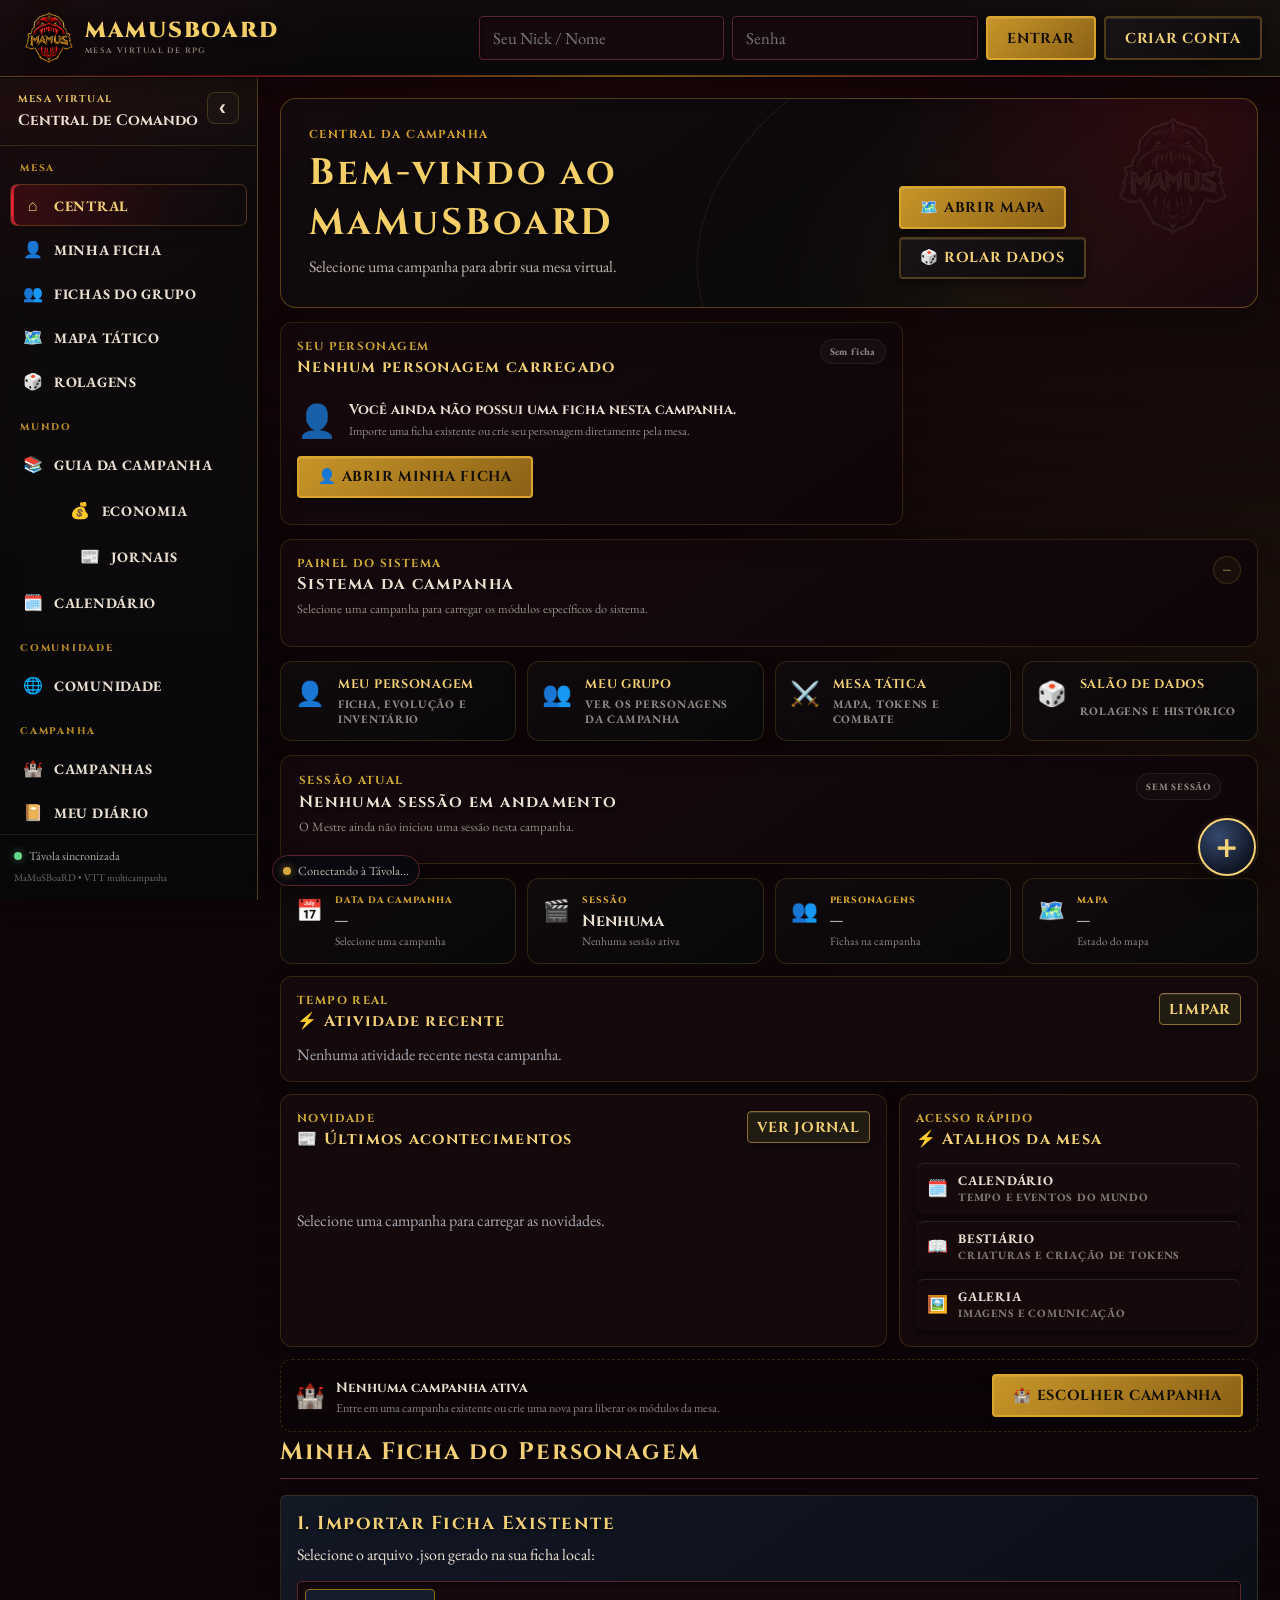
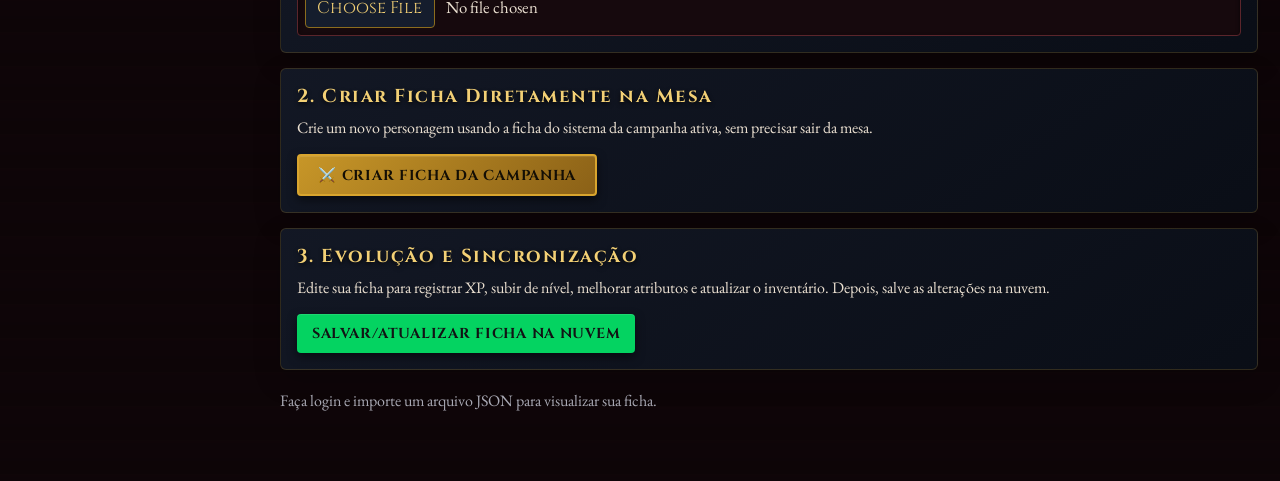
==== commit 382fe9e7: "papa" ====
--- a/index.html
+++ b/index.html
@@ -24,6 +24,7 @@
   <script src="js/realtime.js?v=marco2-realtime-v1"></script>
   <script src="js/auth/auth.js?v=marco4-auth-v1"></script>
   <script src="js/campaigns/campaigns.js?v=marco4-campaigns-v1"></script>
+  <script src="js/social/social.js?v=marco11-social-v1"></script>
   <script src="js/systems/systems.js?v=marco5-systems-v1"></script>
 </head>
 <body>
@@ -88,6 +89,11 @@
           <button id="btn-aba-economia" class="aba-mundo" data-nav-group-item="mundo" onclick="mudarAba('economia', event)" aria-label="Economia do Mundo"><span>💰</span><span>Economia</span></button>
           <button id="btn-aba-jornais" class="aba-mundo" data-nav-group-item="mundo" onclick="mudarAba('jornais', event)" aria-label="Jornais do Mundo"><span>📰</span><span>Jornais</span></button>
           <button id="btn-aba-calendario" class="aba-mundo" data-nav-group-item="mundo" onclick="mudarAba('calendario', event)" aria-label="Calendário das Brasas"><span>🗓️</span><span>Calendário</span></button>
+        </div>
+
+        <div class="nav-grupo" data-nav-group="comunidade">
+          <div class="nav-grupo-titulo">COMUNIDADE</div>
+          <button data-nav-group-item="comunidade" onclick="mudarAba('comunidade', event)"><span>🌐</span><span>Comunidade</span></button>
         </div>
 
         <div class="nav-grupo" data-nav-group="campanha">
@@ -276,6 +282,60 @@
       </div>
     </section>
 
+    <section id="aba-comunidade" class="painel painel-comunidade">
+      <div class="cabecalho-campanhas comunidade-cabecalho">
+        <div>
+          <span class="eyebrow-galeria">🌐 REDE RPG</span>
+          <h2>Comunidade MaMuS</h2>
+          <p class="subtexto-galeria">Encontre amigos, acompanhe suas mesas e descubra campanhas procurando jogadores.</p>
+        </div>
+      </div>
+
+      <div id="comunidade-login-aviso" class="card-secao comunidade-aviso" style="display:none;">
+        <h3>Entre na rede</h3><p>Faça login para encontrar jogadores, adicionar amigos e descobrir mesas abertas.</p>
+      </div>
+
+      <div id="comunidade-conteudo" class="comunidade-grid">
+        <section class="card-secao comunidade-card comunidade-perfil-card">
+          <div class="comunidade-card-titulo"><div><span class="eyebrow-galeria">SEU PERFIL</span><h3 id="social-perfil-nome">Carregando...</h3></div><span id="social-perfil-status" class="social-badge">ONLINE</span></div>
+          <p id="social-perfil-bio" class="social-bio">Configure seu perfil para aparecer na comunidade.</p>
+          <div class="social-form">
+            <label>Username<input id="social-username" maxlength="32" placeholder="seu_username"></label>
+            <label>Nome de exibição<input id="social-display-name" maxlength="80" placeholder="Como você quer ser chamado"></label>
+            <label>Bio<textarea id="social-bio-input" maxlength="240" rows="3" placeholder="Mestre de fantasia, jogador casual, procurando grupo...\"></textarea></label>
+            <button type="button" class="btn-ficha-principal" onclick="salvarPerfilSocial()">Salvar perfil</button>
+          </div>
+        </section>
+
+        <section class="card-secao comunidade-card">
+          <div class="comunidade-card-titulo"><div><span class="eyebrow-galeria">AMIGOS</span><h3>Minha rede</h3></div><span id="social-amigos-count" class="social-badge">0</span></div>
+          <div class="social-search-row"><input id="social-busca-usuario" type="search" maxlength="60" placeholder="Buscar por username ou nome"><button type="button" class="btn-secundario" onclick="buscarUsuariosSocial()">Buscar</button></div>
+          <div id="social-resultados-busca" class="social-lista"><p class="texto-vazio">Procure jogadores para adicionar à sua rede.</p></div>
+          <div id="social-solicitacoes" class="social-sublista"></div>
+          <div id="social-amigos" class="social-lista"><p class="texto-vazio">Você ainda não adicionou amigos.</p></div>
+        </section>
+
+        <section class="card-secao comunidade-card comunidade-mesas-card">
+          <div class="comunidade-card-titulo"><div><span class="eyebrow-galeria">EXPLORAR</span><h3>Mesas procurando jogadores</h3></div><button type="button" class="btn-secundario" onclick="carregarDescobertaSocial()">Atualizar</button></div>
+          <div class="social-filtros"><input id="social-filtro-mesas" type="search" maxlength="80" placeholder="Buscar mesa ou sistema" oninput="filtrarMesasSocial()"><select id="social-filtro-vagas" onchange="filtrarMesasSocial()"><option value="todas">Todas as mesas</option><option value="vagas">Com vagas</option></select></div>
+          <div id="social-mesas-lista" class="social-mesas-lista"><p class="texto-vazio">Carregando mesas...</p></div>
+        </section>
+
+        <section class="card-secao comunidade-card comunidade-publicar-card">
+          <div class="comunidade-card-titulo"><div><span class="eyebrow-galeria">SUA MESA</span><h3>Encontrar jogadores</h3></div></div>
+          <p class="social-bio">Publique a campanha ativa na descoberta. Isso mostra apenas informações públicas da mesa; fichas, mapa e recursos continuam protegidos.</p>
+          <div id="social-campanha-atual" class="social-campanha-atual">Nenhuma campanha ativa.</div>
+          <div class="social-publicar-form">
+            <label class="social-toggle"><input id="social-campanha-publica" type="checkbox"><span>Mostrar esta campanha na comunidade</span></label>
+            <label class="social-toggle"><input id="social-procurando-jogadores" type="checkbox"><span>Estou procurando jogadores</span></label>
+            <label>Vagas disponíveis<input id="social-vagas" type="number" min="0" max="99" value="1"></label>
+            <label>Horário / disponibilidade<input id="social-horario" maxlength="160" placeholder="Ex.: sábados às 20h"></label>
+            <button type="button" class="btn-ficha-principal" onclick="salvarPublicacaoMesaSocial()">Atualizar publicação</button>
+          </div>
+        </section>
+      </div>
+    </section>
+
     <section id="aba-campanhas" class="painel">
       <div class="cabecalho-campanhas">
         <div>
@@ -771,7 +831,10 @@
   <div id="status-conexao" class="status-conexao" aria-live="polite"><span class="status-ponto"></span><span id="status-conexao-texto">Conectando à Távola...</span></div>
 
   <script src="js/characters/characters.js?v=marco6-characters-v1"></script>
-  <script src="app.js?v=marco5-systems-v1"></script>
+  <script src="js/tabletop/tabletop.js?v=marco7-tabletop-v1"></script>
+  <script src="js/systems-modules/registry.js?v=marco8-modules-v1"></script>
+  <script src="js/systems-modules/world-trigger.js?v=marco8-modules-v1"></script>
+  <script src="app.js?v=marco10-cleanup-v1"></script>
   <script>if("serviceWorker" in navigator){window.addEventListener("load",()=>navigator.serviceWorker.register("./service-worker.js").catch(()=>{}));}</script>
 </body>
 </html>
--- a/style.css
+++ b/style.css
@@ -2784,3 +2784,28 @@
     overflow: visible !important;
   }
 }
+
+/* ==========================================================
+   MARCO 11 — COMUNIDADE / REDE RPG
+   ========================================================== */
+.comunidade-grid{display:grid;grid-template-columns:minmax(280px,.9fr) minmax(320px,1.1fr);gap:16px;max-width:1500px;margin:0 auto}
+.comunidade-card{min-width:0}.comunidade-mesas-card,.comunidade-publicar-card{grid-column:1/-1}
+.comunidade-card-titulo{display:flex;align-items:flex-start;justify-content:space-between;gap:12px;margin-bottom:10px}
+.comunidade-card-titulo h3{margin:3px 0 0;color:#f3d075;font-family:'Cinzel',serif}
+.social-badge{display:inline-flex;align-items:center;justify-content:center;min-height:24px;padding:3px 9px;border:1px solid rgba(197,160,89,.45);border-radius:999px;color:#f3d075;background:rgba(197,160,89,.08);font-size:.7rem;font-weight:800;letter-spacing:.06em}
+.social-bio{color:#a8a8b3;line-height:1.5;margin:0 0 12px}.social-form,.social-publicar-form{display:grid;gap:10px}
+.social-form label,.social-publicar-form label{display:grid;gap:5px;color:#d8c58f;font-family:'Cinzel',serif;font-size:.78rem}
+.social-form input,.social-form textarea,.social-publicar-form input{box-sizing:border-box;width:100%;font-family:'EB Garamond',serif}
+.social-search-row{display:grid;grid-template-columns:1fr auto;gap:8px;margin-bottom:10px}.social-lista{display:grid;gap:7px;max-height:300px;overflow:auto}.social-sublista{display:grid;gap:7px;margin-bottom:8px}
+.social-subtitulo{color:#9f8750;font-size:.7rem;letter-spacing:.1em;font-weight:800;margin:8px 0 2px}
+.social-user-row{display:flex;align-items:center;justify-content:space-between;gap:10px;padding:9px 10px;border:1px solid rgba(197,160,89,.14);border-radius:7px;background:rgba(10,12,18,.55)}
+.social-user-row>div{min-width:0;display:grid;gap:2px}.social-user-row strong{color:#eee;font-family:'Cinzel',serif;font-size:.86rem;overflow:hidden;text-overflow:ellipsis}.social-user-row small{color:#858b98}
+.btn-social{min-height:32px;padding:5px 9px;font-size:.8rem;white-space:nowrap}.social-filtros{display:grid;grid-template-columns:1fr 180px;gap:9px;margin-bottom:12px}
+.social-mesas-lista{display:grid;grid-template-columns:repeat(auto-fit,minmax(290px,1fr));gap:12px}
+.social-mesa{display:flex;flex-direction:column;gap:10px;padding:14px;border:1px solid rgba(197,160,89,.18);border-radius:9px;background:linear-gradient(145deg,#151923,#0d1018);box-shadow:0 8px 20px rgba(0,0,0,.16)}
+.social-mesa-top{display:flex;justify-content:space-between;gap:10px;align-items:flex-start}.social-mesa-sistema{color:#9f8750;font-size:.7rem;text-transform:uppercase;letter-spacing:.06em}
+.social-mesa h4{margin:3px 0 0;color:#f3d075;font-family:'Cinzel',serif;font-size:1rem}.social-mesa p{margin:0;color:#a8a8b3;line-height:1.4}.social-mesa-meta{display:flex;flex-wrap:wrap;gap:7px;color:#858b98;font-size:.78rem}.social-vagas{color:#77d99b;font-size:.75rem;font-weight:800;white-space:nowrap}
+.social-campanha-atual{display:flex;flex-direction:column;gap:2px;padding:10px;border:1px solid rgba(197,160,89,.16);border-radius:7px;background:#0d1018;margin-bottom:12px}.social-campanha-atual strong{color:#f3d075}.social-campanha-atual small{color:#858b98}
+.social-toggle{display:flex!important;grid-template-columns:none!important;align-items:center;gap:9px!important;color:#ddd!important;font-family:'EB Garamond',serif!important;font-size:1rem!important}.social-toggle input{width:auto!important;accent-color:#c5a059}
+@media(max-width:900px){.comunidade-grid{grid-template-columns:1fr}.comunidade-mesas-card,.comunidade-publicar-card{grid-column:auto}.social-filtros,.social-search-row{grid-template-columns:1fr}}
+@media(max-width:600px){.social-mesas-lista{grid-template-columns:1fr}.social-user-row{align-items:flex-start}}
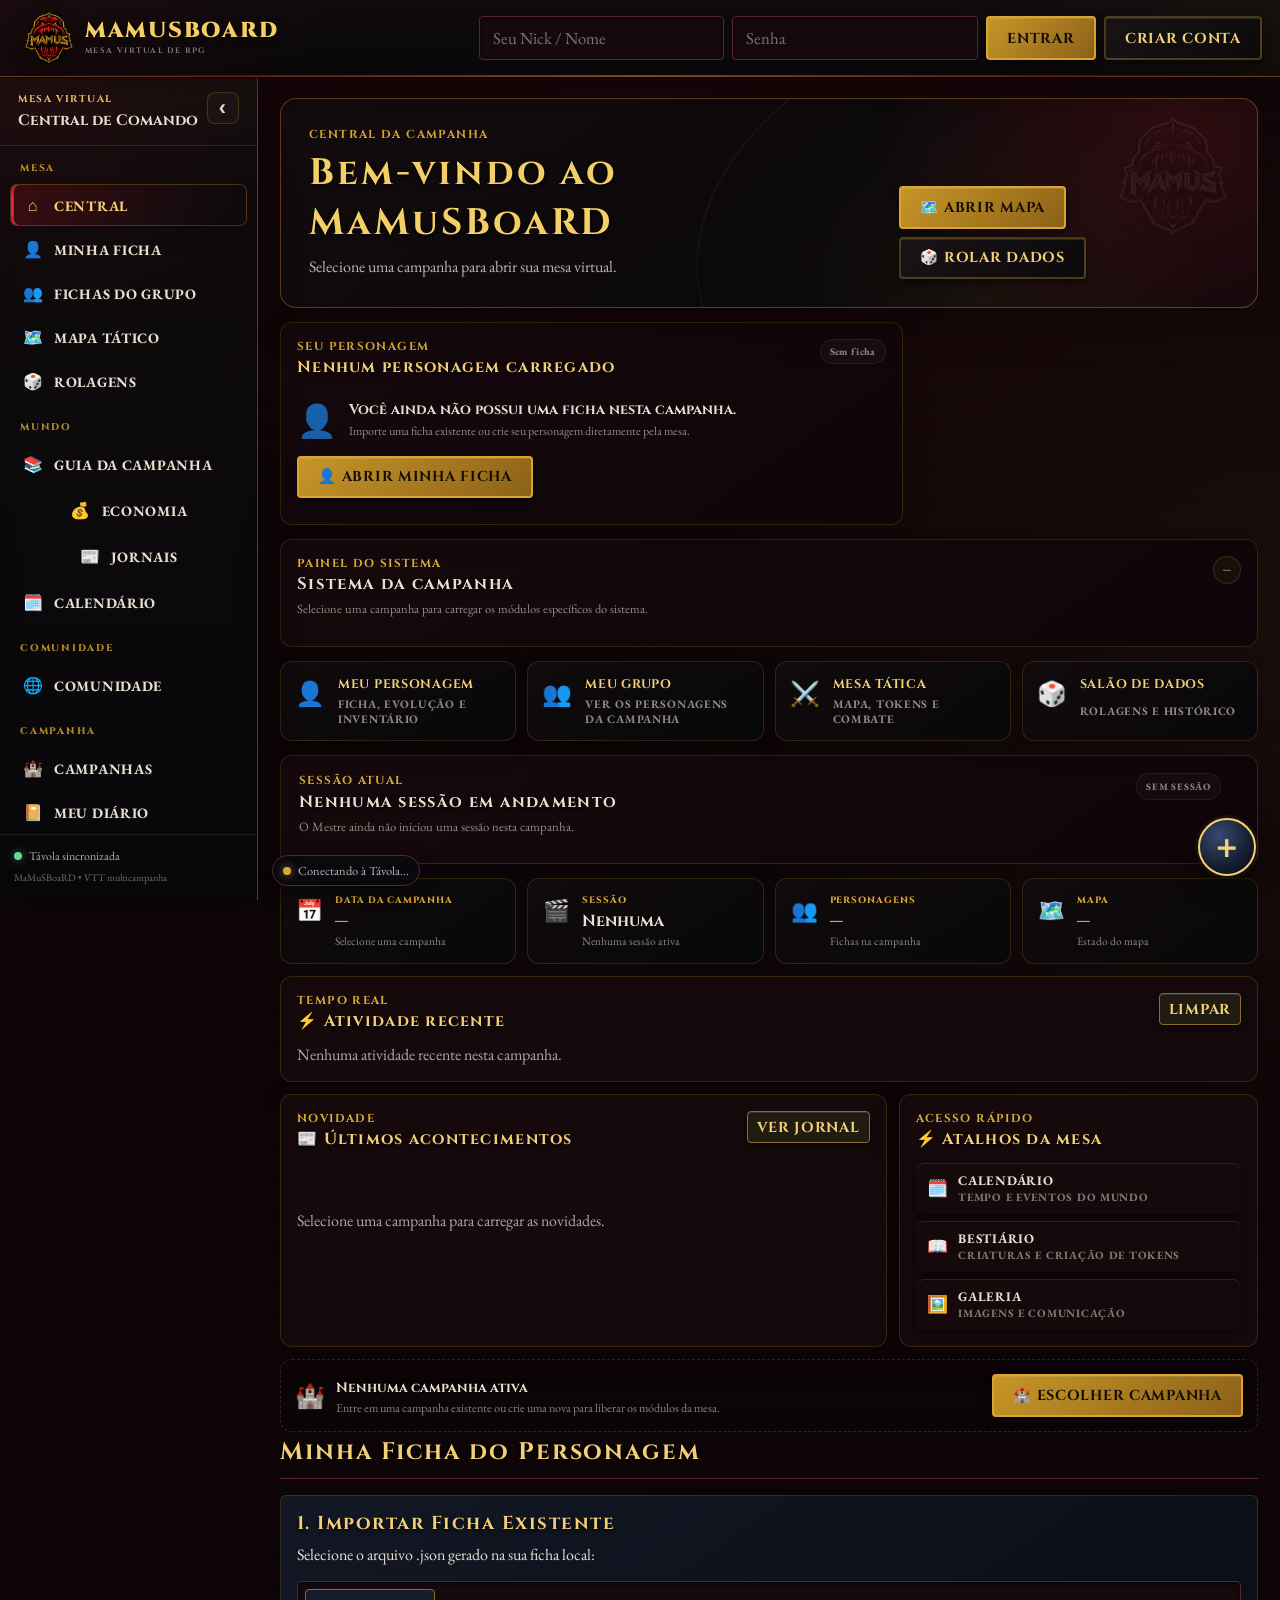
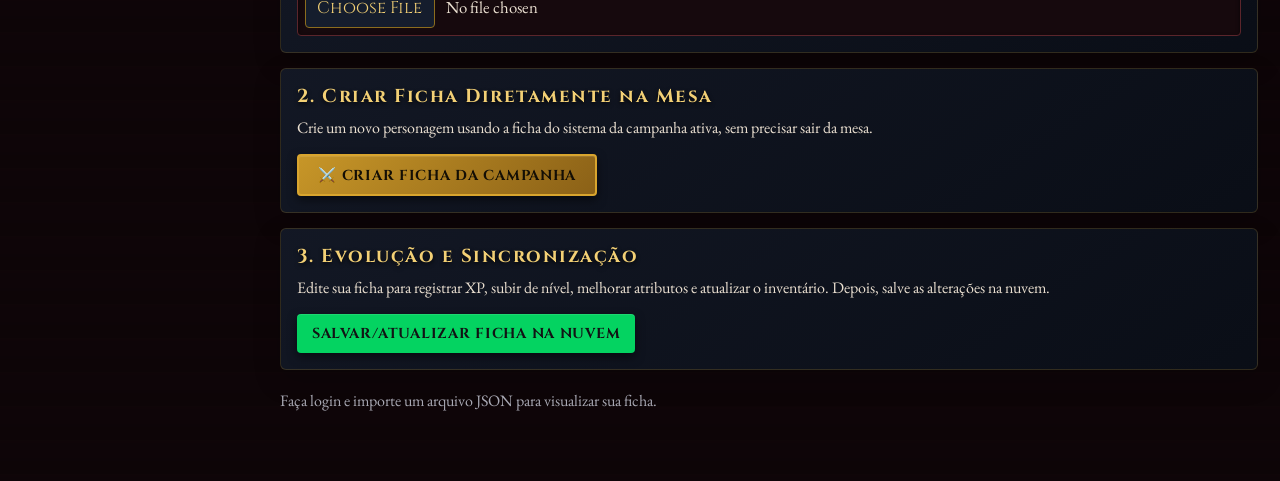
==== commit a51b5c3b: "correção" ====
--- a/index.html
+++ b/index.html
@@ -24,7 +24,7 @@
   <script src="js/realtime.js?v=marco2-realtime-v1"></script>
   <script src="js/auth/auth.js?v=marco4-auth-v1"></script>
   <script src="js/campaigns/campaigns.js?v=marco4-campaigns-v1"></script>
-  <script src="js/social/social.js?v=marco11-social-v1"></script>
+  <script src="js/social/social.js?v=marco11-social-v2"></script>
   <script src="js/systems/systems.js?v=marco5-systems-v1"></script>
 </head>
 <body>
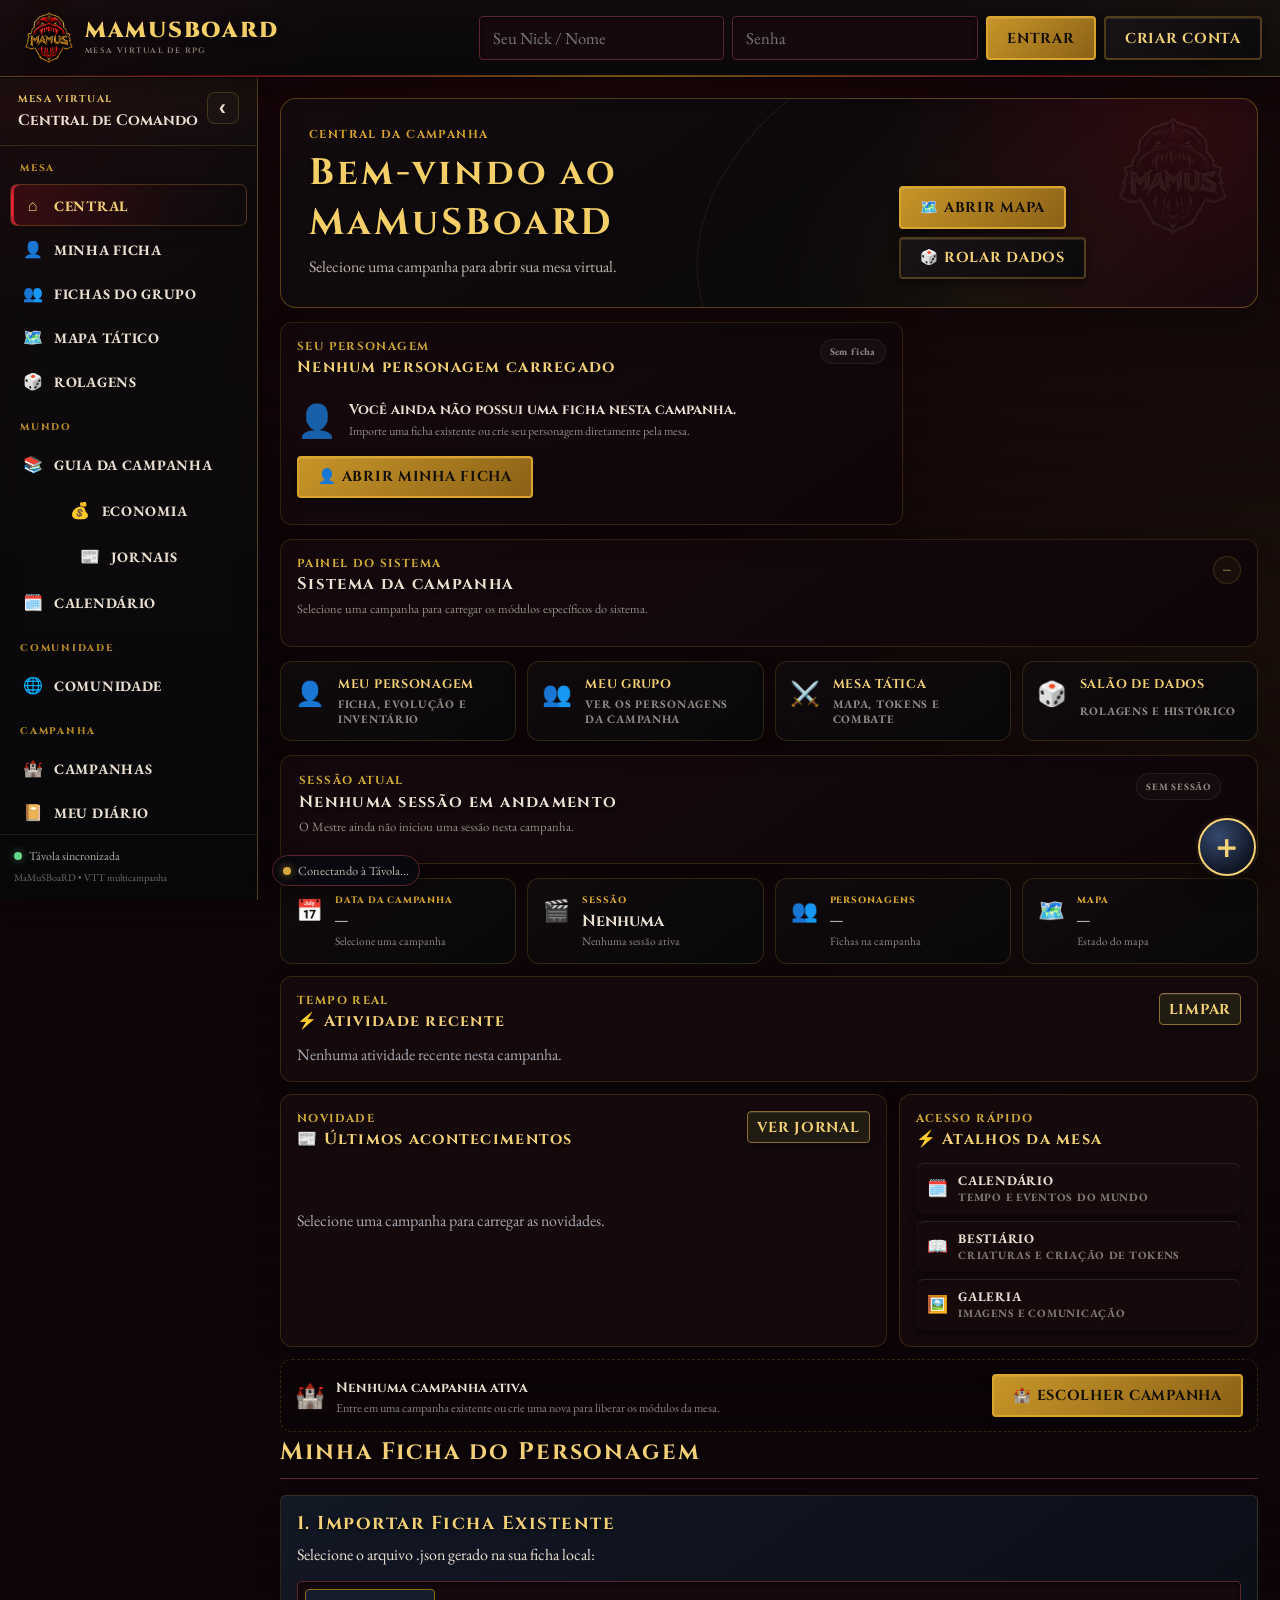
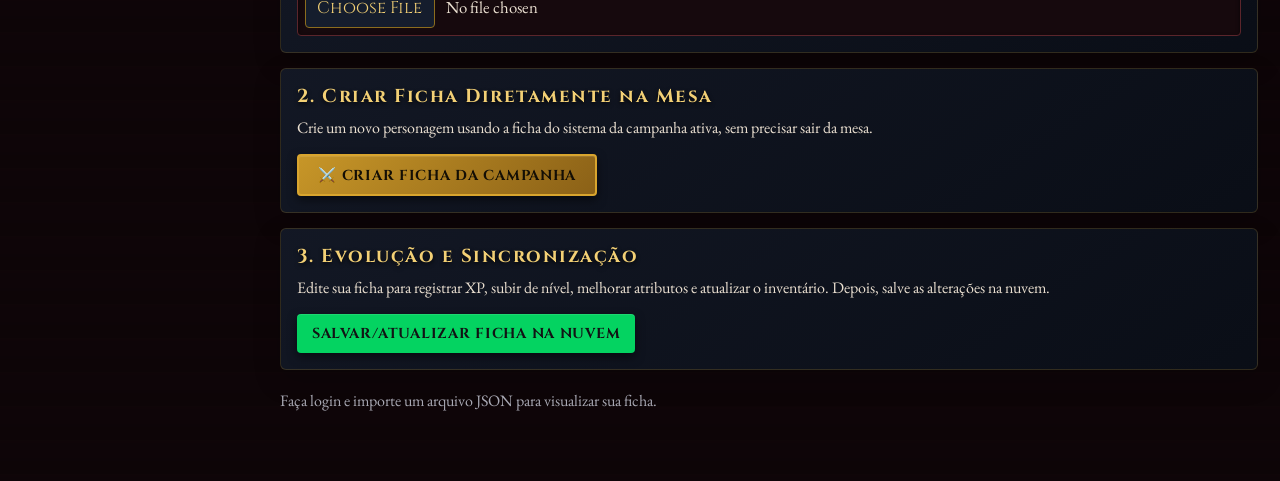
==== commit 935122e0: "correção tavola" ====
--- a/index.html
+++ b/index.html
@@ -19,9 +19,9 @@
   <script src="https://cdn.jsdelivr.net/npm/@supabase/supabase-js@2"></script>
   <script src="js/core/supabase.js?v=marco4-supabase-v1"></script>
   <!-- MaMuS Core: estado e bootstrap de transição arquitetural -->
-  <script src="js/core/state.js?v=marco1-core-v1"></script>
+  <script src="js/core/state.js?v=marco12-realtime-fix-v1"></script>
   <script src="js/core/bootstrap.js?v=marco1-core-v1"></script>
-  <script src="js/realtime.js?v=marco2-realtime-v1"></script>
+  <script src="js/realtime.js?v=marco12-realtime-fix-v1"></script>
   <script src="js/auth/auth.js?v=marco4-auth-v1"></script>
   <script src="js/campaigns/campaigns.js?v=marco4-campaigns-v1"></script>
   <script src="js/social/social.js?v=marco11-social-v2"></script>
@@ -834,7 +834,7 @@
   <script src="js/tabletop/tabletop.js?v=marco7-tabletop-v1"></script>
   <script src="js/systems-modules/registry.js?v=marco8-modules-v1"></script>
   <script src="js/systems-modules/world-trigger.js?v=marco8-modules-v1"></script>
-  <script src="app.js?v=marco10-cleanup-v1"></script>
+  <script src="app.js?v=marco12-realtime-fix-v1"></script>
   <script>if("serviceWorker" in navigator){window.addEventListener("load",()=>navigator.serviceWorker.register("./service-worker.js").catch(()=>{}));}</script>
 </body>
 </html>
--- a/style.css
+++ b/style.css
@@ -481,6 +481,8 @@
 }
 .status-ponto { width:8px; height:8px; border-radius:50%; background:#d6a83d; box-shadow:0 0 8px rgba(214,168,61,.7); }
 .status-conexao.online .status-ponto { background:#5fcf82; box-shadow:0 0 8px rgba(95,207,130,.8); }
+.status-conexao.connecting .status-ponto { animation: statusPulse 1.2s ease-in-out infinite; }
+@keyframes statusPulse { 0%,100% { opacity:.45; transform:scale(.85); } 50% { opacity:1; transform:scale(1.15); } }
 .status-conexao.offline .status-ponto { background:#d45b5b; box-shadow:0 0 8px rgba(212,91,91,.7); }
 
 .toast {
